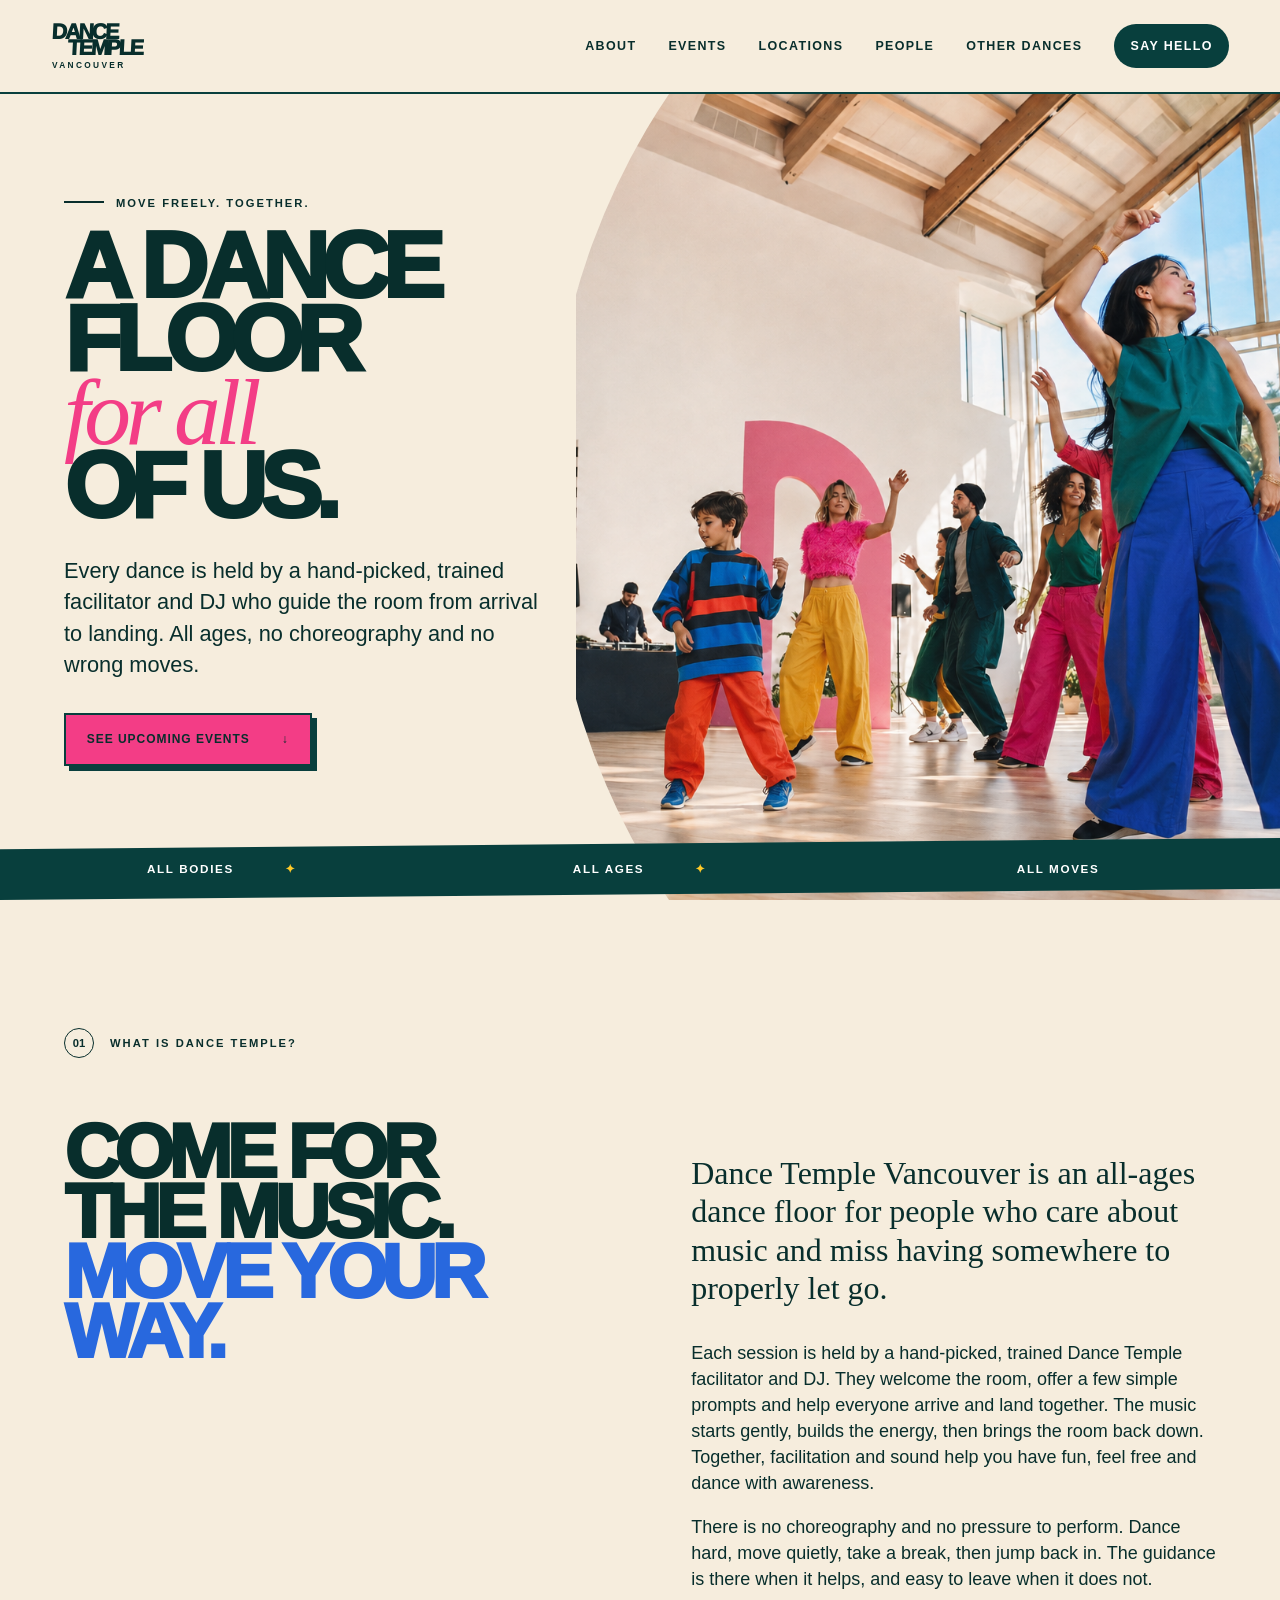
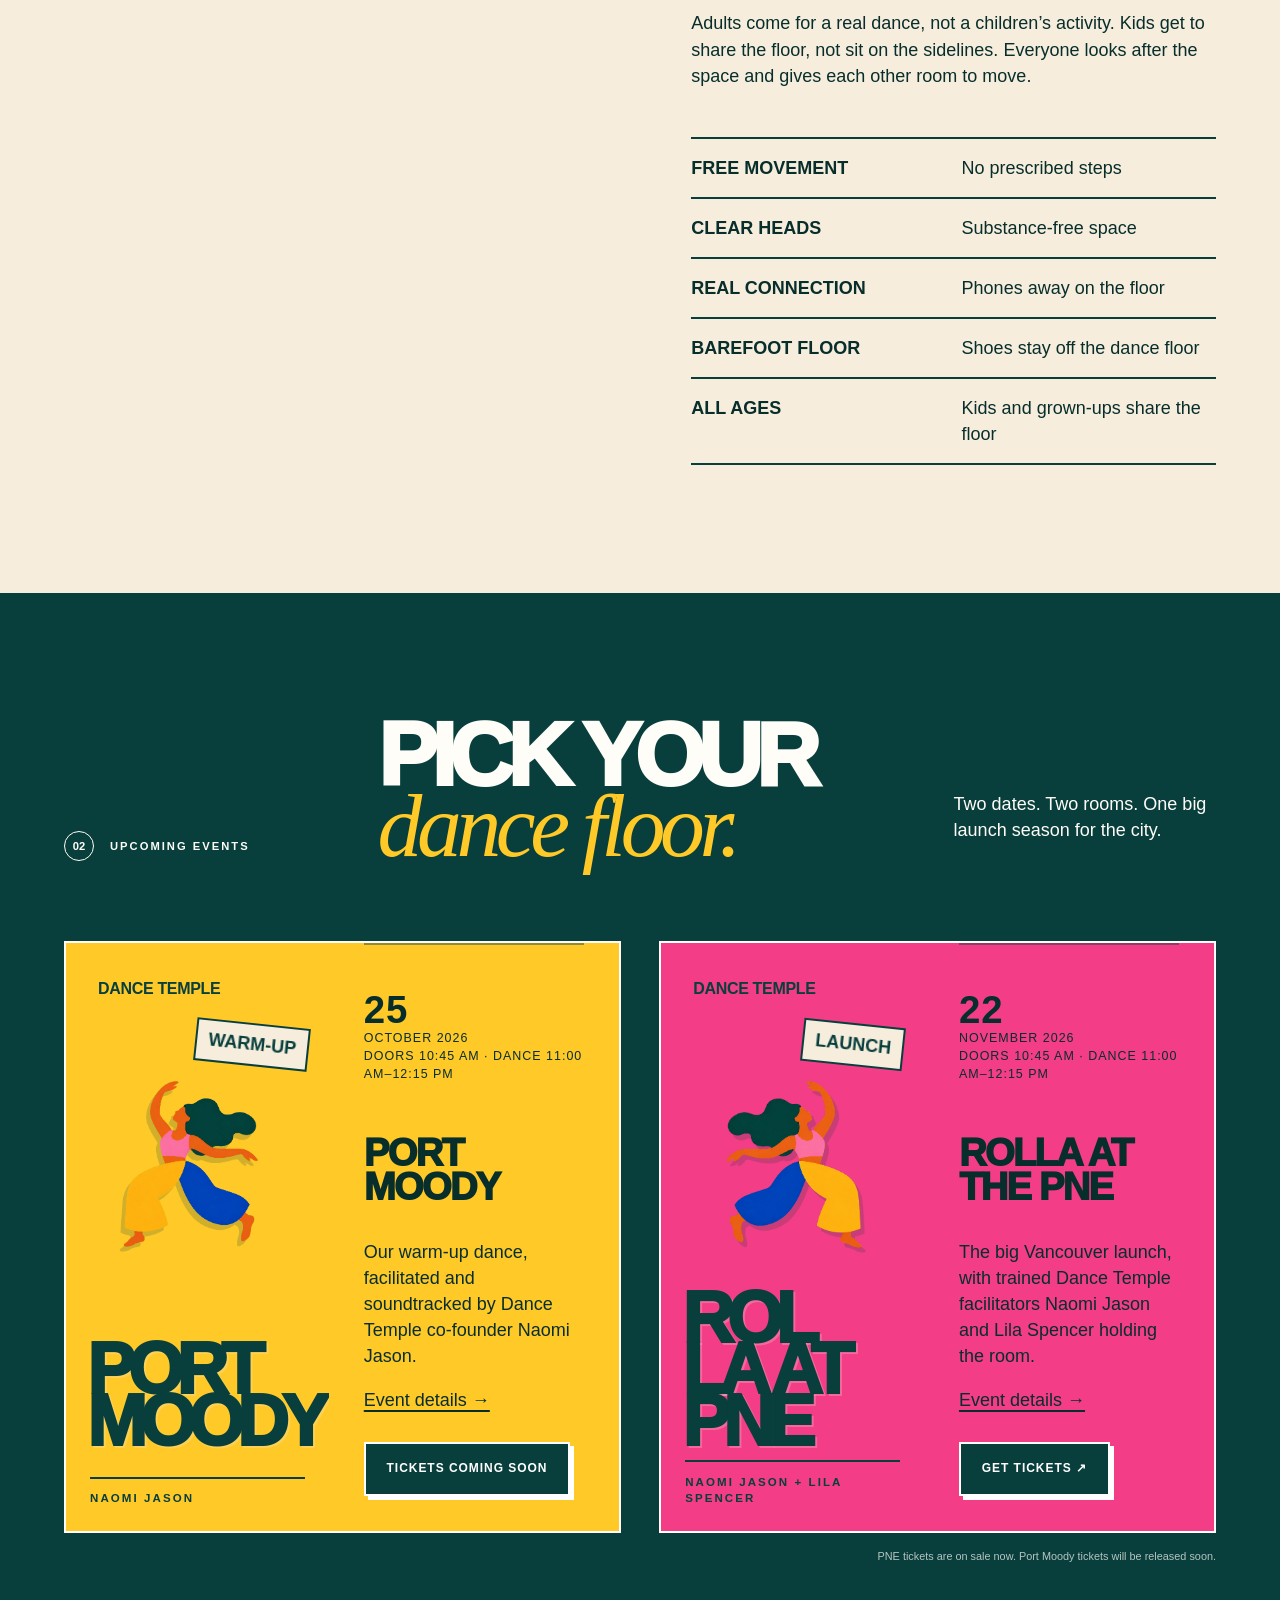
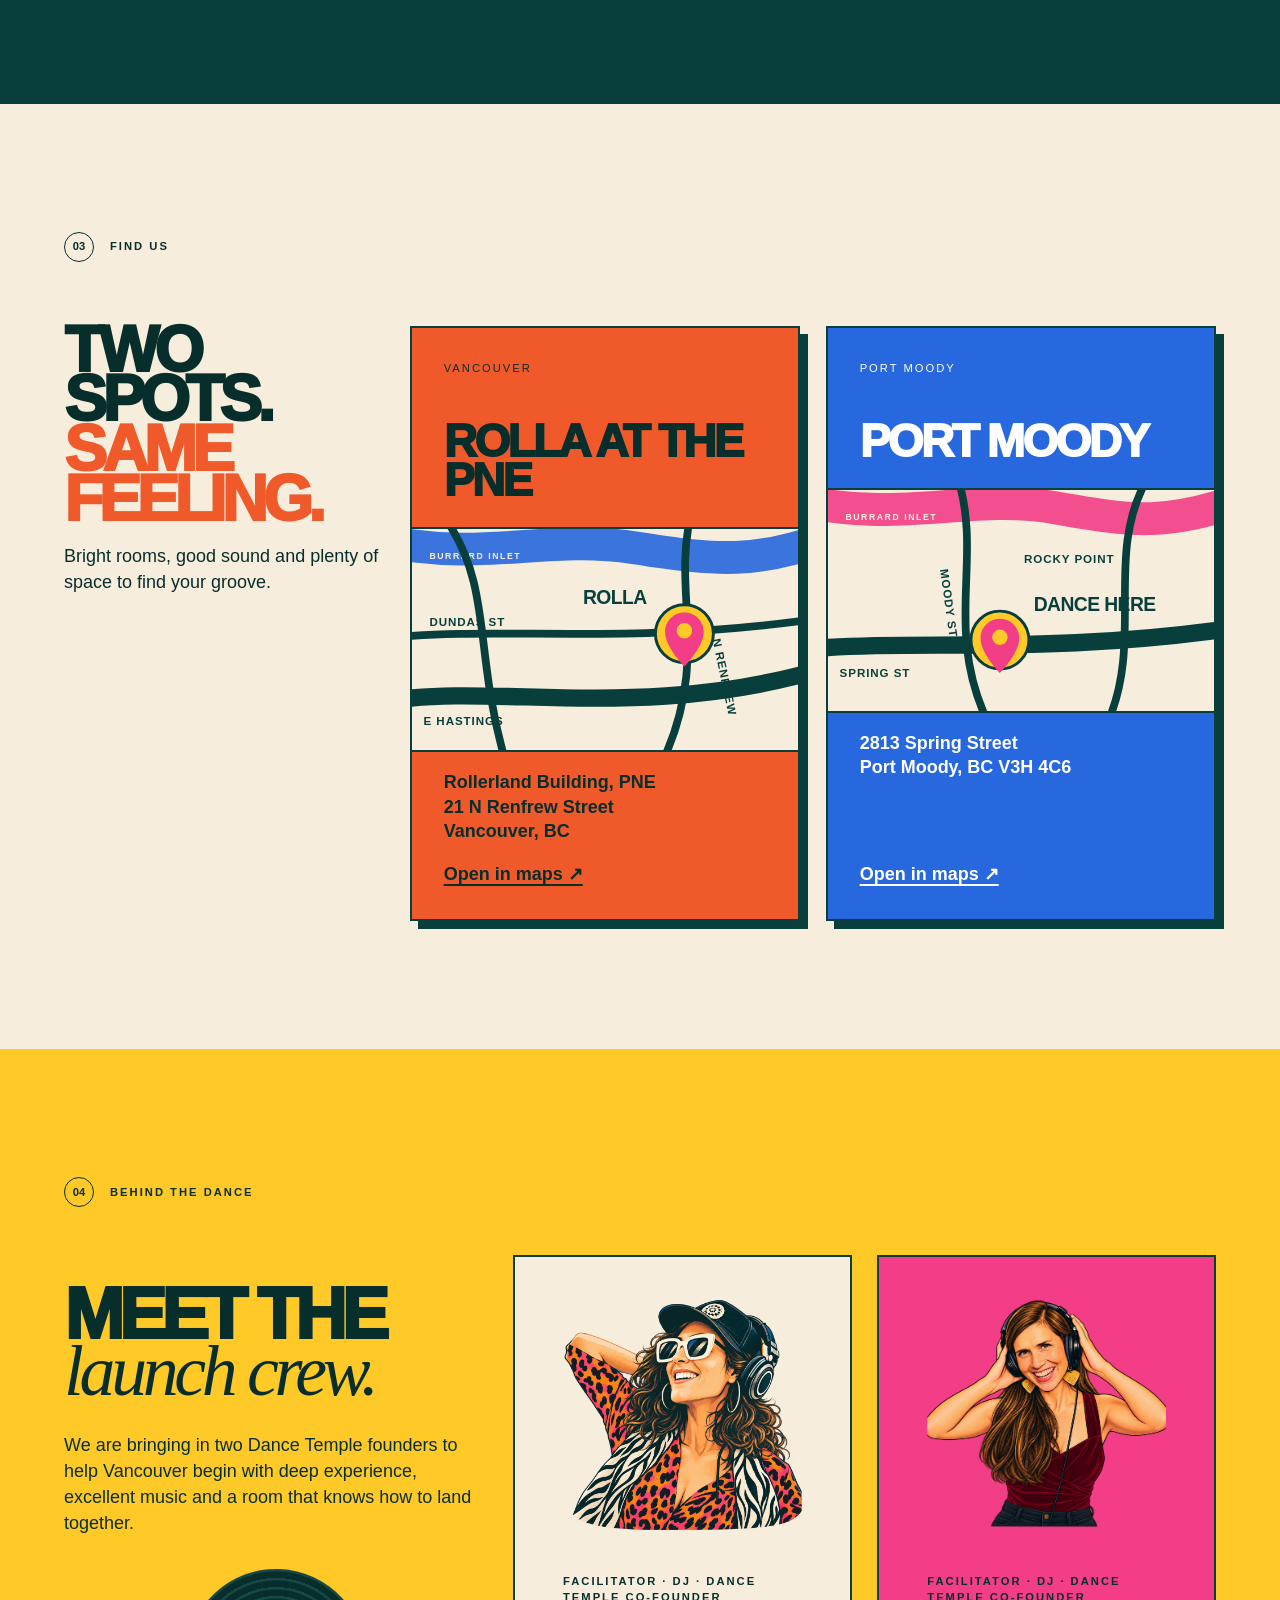
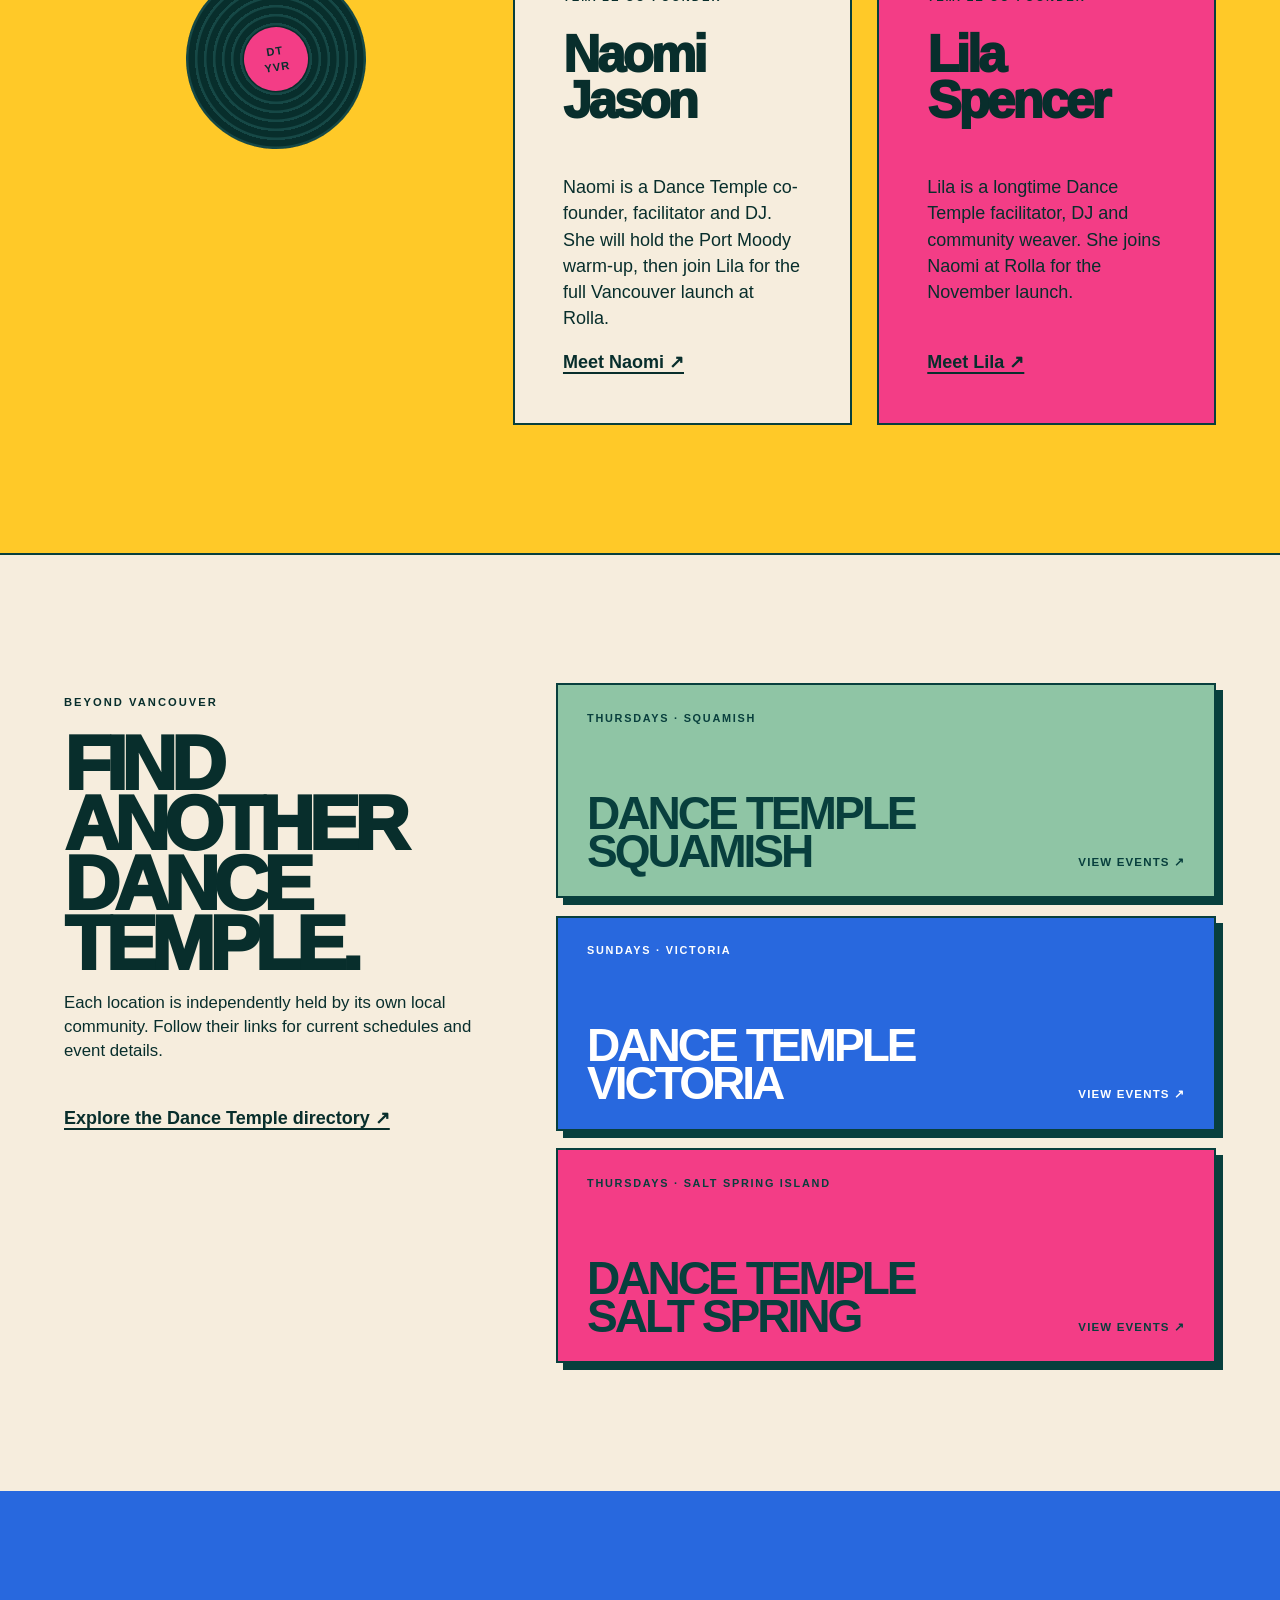
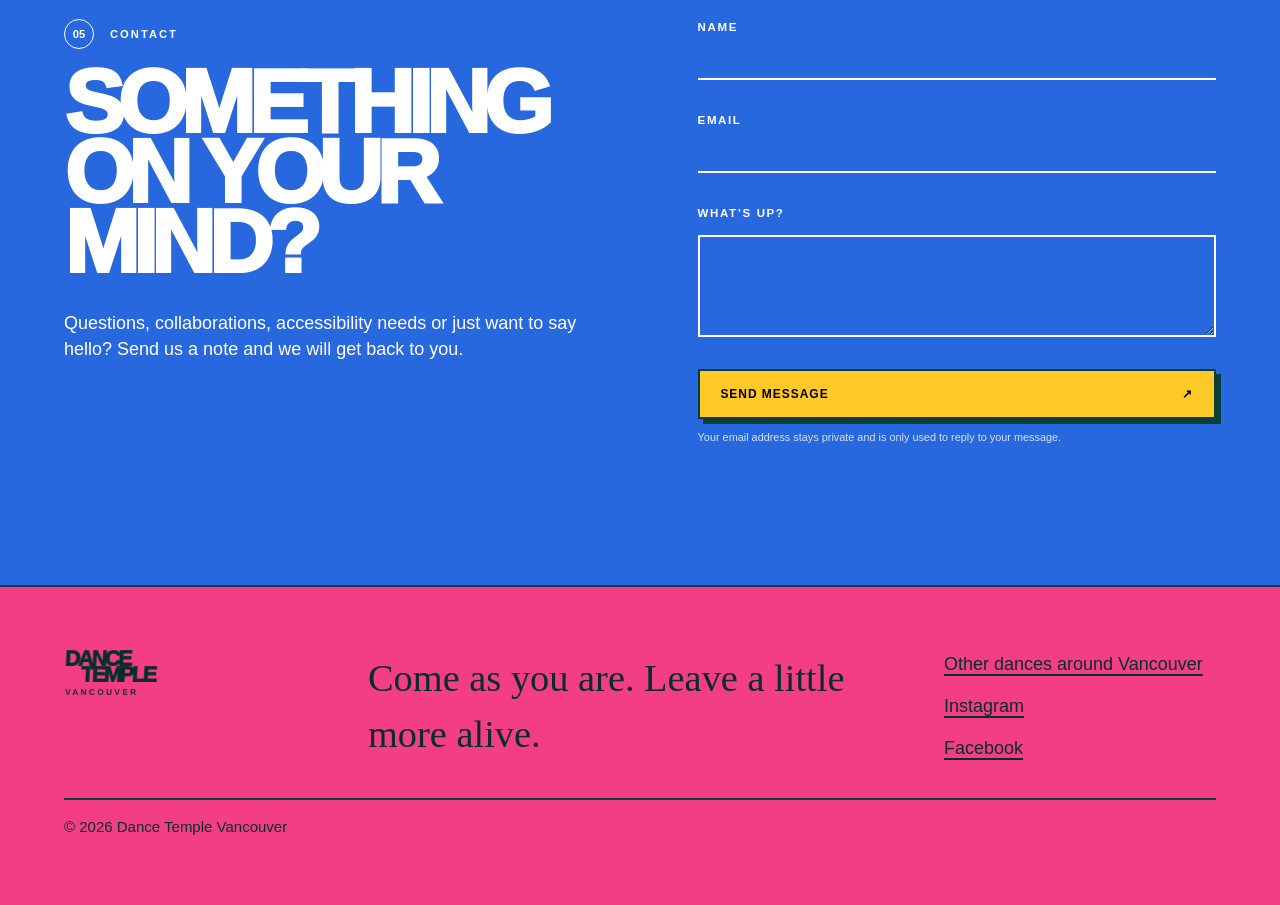
==== index.html @ 4ffa29ea "Shorten directory link for mobile" ====
<!doctype html>
<html lang="en">
<head>
  <meta charset="utf-8">
  <meta name="viewport" content="width=device-width, initial-scale=1">
  <title>All-Ages Conscious Dance Events | Dance Temple Vancouver</title>
  <meta name="description" content="All-ages conscious dance events in Vancouver and Port Moody, guided by a facilitator and rotating local DJs.">
  <link rel="canonical" href="https://dancetemplevancouver.com/">
  <link rel="icon" href="assets/logo-dancer.png" type="image/png">
  <meta name="theme-color" content="#004d46">
  <meta property="og:type" content="website">
  <meta property="og:site_name" content="Dance Temple Vancouver">
  <meta property="og:title" content="All-Ages Conscious Dance Events | Dance Temple Vancouver">
  <meta property="og:description" content="A conscious dance floor for people of all ages in Vancouver and Port Moody, with guided facilitation and brilliant local DJs.">
  <meta property="og:url" content="https://dancetemplevancouver.com/">
  <meta property="og:image" content="https://dancetemplevancouver.com/assets/dancers-hero.png">
  <meta property="og:image:alt" content="A colourful group of adults and children dancing together">
  <meta name="twitter:card" content="summary_large_image">
  <meta name="twitter:title" content="All-Ages Conscious Dance Events | Dance Temple Vancouver">
  <meta name="twitter:description" content="Move freely at an all-ages conscious dance in Vancouver and Port Moody, guided by a facilitator and local DJs.">
  <meta name="twitter:image" content="https://dancetemplevancouver.com/assets/dancers-hero.png">
  <link rel="stylesheet" href="styles.css">
  <link rel="stylesheet" href="revision.css?v=2">
  <script src="script.js" defer></script>
  <script type="application/ld+json">
  {
    "@context": "https://schema.org",
    "@graph": [
      {
        "@type": "Organization",
        "@id": "https://dancetemplevancouver.com/#organization",
        "name": "Dance Temple Vancouver",
        "url": "https://dancetemplevancouver.com/",
        "logo": "https://dancetemplevancouver.com/assets/logo-dancer.png",
        "sameAs": [
          "https://instagram.com/dancetemplevancouver",
          "https://facebook.com/dancetemplevancouver"
        ]
      },
      {
        "@type": "WebSite",
        "@id": "https://dancetemplevancouver.com/#website",
        "url": "https://dancetemplevancouver.com/",
        "name": "Dance Temple Vancouver",
        "publisher": { "@id": "https://dancetemplevancouver.com/#organization" },
        "inLanguage": "en-CA"
      },
      {
        "@type": "Event",
        "name": "Dance Temple Vancouver: Port Moody warm-up",
        "startDate": "2026-10-25T10:45:00-07:00",
        "endDate": "2026-10-25T12:15:00-07:00",
        "eventStatus": "https://schema.org/EventScheduled",
        "eventAttendanceMode": "https://schema.org/OfflineEventAttendanceMode",
        "url": "https://dancetemplevancouver.com/events/port-moody.html",
        "location": { "@type": "Place", "name": "Port Moody", "address": "2813 Spring Street, Port Moody, BC" },
        "organizer": { "@id": "https://dancetemplevancouver.com/#organization" },
        "performer": { "@type": "Person", "name": "Naomi Jason", "url": "https://www.naomijason.com/dancetemple" }
      },
      {
        "@type": "Event",
        "name": "Dance Temple Vancouver: Rolla at the PNE",
        "startDate": "2026-11-22T10:45:00-08:00",
        "endDate": "2026-11-22T12:15:00-08:00",
        "eventStatus": "https://schema.org/EventScheduled",
        "eventAttendanceMode": "https://schema.org/OfflineEventAttendanceMode",
        "url": "https://dancetemplevancouver.com/events/vancouver-pne.html",
        "location": { "@type": "Place", "name": "Rolla at the PNE", "address": "21 N Renfrew Street, Vancouver, BC" },
        "organizer": { "@id": "https://dancetemplevancouver.com/#organization" },
        "performer": [
          { "@type": "Person", "name": "Naomi Jason", "url": "https://www.naomijason.com/dancetemple" },
          { "@type": "Person", "name": "Lila Spencer", "url": "https://dancetemplegathering.com/contributors/" }
        ]
      }
    ]
  }
  </script>
</head>
<body>
  <a class="skip-link" href="#main">Skip to content</a>
  <header class="site-header">
    <a class="wordmark" href="#top" aria-label="Dance Temple Vancouver home"><span>Dance</span><span>Temple</span><small>Vancouver</small></a>
    <button class="menu-toggle" aria-expanded="false" aria-controls="site-nav">Menu</button>
    <nav id="site-nav" aria-label="Main navigation">
      <a href="#about">About</a><a href="#events">Events</a><a href="#locations">Locations</a><a href="#people">People</a><a href="other-dances.html">Other dances</a>
      <a class="nav-cta" href="#contact">Say hello</a>
    </nav>
  </header>

  <main id="main">
    <section class="hero" id="top">
      <div class="hero-copy">
        <p class="eyebrow">Move freely. Together.</p>
        <h1>A dance floor<br><em>for all</em><br>of us.</h1>
        <p class="hero-deck">Every dance is held by a hand-picked, trained facilitator and DJ who guide the room from arrival to landing. All ages, no choreography and no wrong moves.</p>
        <a class="button button-pink" href="#events">See upcoming events <span aria-hidden="true">↓</span></a>
      </div>
      <div class="hero-image" role="img" aria-label="A colourful group of people dancing joyfully"></div>
      <div class="hero-tape" aria-hidden="true"><span>all bodies</span><span>all ages</span><span>all moves</span></div>
    </section>

    <section class="about section" id="about">
      <div class="section-label"><span>01</span> What is Dance Temple?</div>
      <div class="about-grid">
        <h2>Come for<br>the music.<br><span>Move your way.</span></h2>
        <div class="about-copy">
          <p class="lead">Dance Temple Vancouver is an all-ages dance floor for people who care about music and miss having somewhere to properly let go.</p>
          <p>Each session is held by a hand-picked, trained Dance Temple facilitator and DJ. They welcome the room, offer a few simple prompts and help everyone arrive and land together. The music starts gently, builds the energy, then brings the room back down. Together, facilitation and sound help you have fun, feel free and dance with awareness.</p>
          <p>There is no choreography and no pressure to perform. Dance hard, move quietly, take a break, then jump back in. The guidance is there when it helps, and easy to leave when it does not.</p>
          <p>Adults come for a real dance, not a children’s activity. Kids get to share the floor, not sit on the sidelines. Everyone looks after the space and gives each other room to move.</p>
          <ul class="values" aria-label="Our values">
            <li><b>Free movement</b><span>No prescribed steps</span></li>
            <li><b>Clear heads</b><span>Substance-free space</span></li>
            <li><b>Real connection</b><span>Phones away on the floor</span></li>
            <li><b>Barefoot floor</b><span>Shoes stay off the dance floor</span></li>
            <li><b>All ages</b><span>Kids and grown-ups share the floor</span></li>
          </ul>
        </div>
      </div>
    </section>

    <section class="events section" id="events">
      <div class="section-heading">
        <div class="section-label section-label-light"><span>02</span> Upcoming events</div>
        <h2>Pick your<br><i>dance floor.</i></h2>
        <p>Two dates. Two rooms. One big launch season for the city.</p>
      </div>
      <div class="event-grid">
        <article class="event-card card-yellow">
          <a class="poster" href="events/port-moody.html" aria-label="View Port Moody event details">
            <span class="poster-kicker">Dance Temple</span><strong>PORT<br>MOODY</strong><span class="poster-place">WARM-UP</span><span class="poster-dj">NAOMI JASON</span>
            <span class="dancer dancer-a logo-figure" aria-hidden="true"><svg viewBox="0 0 260 320"><path class="flow-hair" d="M113 93C74 99 61 76 31 91C3 105 11 139 39 139C21 169 54 188 80 168C93 201 138 182 135 148C164 132 151 99 113 93Z"/><path class="skin-fill" d="M111 92C124 76 148 82 154 101C159 119 145 132 130 131L121 146L99 130L108 115C97 108 99 98 111 92ZM104 136C78 139 55 148 35 160C19 169 11 178 3 190C17 196 29 189 43 180C66 166 86 163 112 164ZM146 141C166 123 180 105 181 78C182 53 174 28 164 8C179 8 191 20 199 41C211 73 206 105 191 131C181 149 168 162 156 168Z"/><path class="top-fill" d="M102 128C122 124 148 130 160 151L153 205L104 200L91 151Z"/><path class="leg-one" d="M104 196C82 213 54 223 35 245C25 256 22 274 34 291C56 286 72 277 86 263C104 246 118 224 132 201Z"/><path class="leg-two" d="M132 199C150 205 175 220 190 241C204 260 209 280 203 302C180 305 160 299 145 288C131 278 121 261 113 247Z"/></svg></span>
            <span class="dancer dancer-b dancer-small logo-figure" aria-hidden="true"><svg viewBox="0 0 260 320"><path class="flow-hair" d="M102 74C73 61 45 78 45 105C22 107 19 139 40 149C31 176 65 192 86 171C105 193 141 180 140 151C162 131 147 96 124 95C123 82 114 77 102 74Z"/><path class="skin-fill" d="M99 91C115 80 139 91 140 111C141 128 128 140 113 139L108 151L85 139L93 126C81 119 84 100 99 91ZM91 145C62 143 38 132 18 115C12 128 18 141 31 152C48 166 65 172 93 172ZM135 148C158 150 181 139 205 119C214 130 208 144 196 155C177 172 156 180 131 176Z"/><path class="top-fill" d="M87 139C107 136 132 144 143 165L134 205L84 204L74 165Z"/><path class="leg-one" d="M86 200C66 213 51 232 41 258C35 274 35 292 43 307C61 306 76 296 84 281C95 258 103 231 111 202Z"/><path class="leg-two" d="M111 201C134 214 151 232 164 253C176 272 180 292 174 307C154 309 139 300 130 286C116 264 107 235 99 205Z"/></svg></span>
          </a>
          <div class="event-info"><p class="event-date"><span>25</span> October 2026<br>Doors 10:45 am · Dance 11:00 am–12:15 pm</p><h3>Port Moody</h3><p>Our warm-up dance, facilitated and soundtracked by Dance Temple co-founder Naomi Jason.</p><div class="event-actions"><a href="events/port-moody.html">Event details →</a><a class="button button-dark" href="#" data-ticket>Tickets coming soon</a></div></div>
        </article>
        <article class="event-card card-pink">
          <a class="poster" href="events/vancouver-pne.html" aria-label="View Rolla at the PNE event details">
            <span class="poster-kicker">Dance Temple</span><strong>ROL<br>LA AT<br>PNE</strong><span class="poster-place">LAUNCH</span><span class="poster-dj">NAOMI JASON + LILA SPENCER</span>
            <span class="dancer dancer-c logo-figure" aria-hidden="true"><svg viewBox="0 0 260 320"><path class="flow-hair" d="M132 91C110 61 70 64 60 95C24 92 7 125 27 148C6 174 34 204 63 188C80 215 120 205 126 174C154 165 165 132 145 112Z"/><path class="skin-fill" d="M112 90C129 75 153 83 158 103C162 121 148 135 132 134L124 149L100 135L108 120C94 113 98 99 112 90ZM103 141C81 129 61 108 55 82C51 65 55 48 65 31C77 40 83 53 84 67C87 91 101 108 119 121ZM148 143C169 129 187 111 199 88C208 71 211 53 207 35C224 43 231 60 227 81C220 115 194 146 158 169Z"/><path class="top-fill" d="M101 132C124 128 150 137 163 158L152 207L98 202L87 158Z"/><path class="leg-one" d="M101 198C77 210 55 229 41 253C31 269 28 287 34 305C55 306 74 297 88 281C104 262 116 232 127 203Z"/><path class="leg-two" d="M126 202C145 215 171 229 190 250C205 267 210 286 204 304C180 306 158 299 144 286C125 268 117 236 109 205Z"/></svg></span>
            <span class="dancer dancer-d dancer-small logo-figure" aria-hidden="true"><svg viewBox="0 0 260 320"><path class="flow-hair" d="M118 83C91 56 54 72 53 105C26 111 24 144 46 157C38 183 70 201 93 181C112 200 145 184 143 156C165 139 156 104 132 99Z"/><path class="skin-fill" d="M105 92C122 78 145 87 149 106C152 124 139 137 123 136L116 150L93 136L101 122C88 114 91 101 105 92ZM97 145C71 153 49 171 35 194C26 208 24 222 28 236C42 231 52 221 61 208C75 189 90 178 111 170ZM140 146C158 128 169 104 170 78C170 60 166 44 157 29C174 30 185 43 191 61C201 95 188 130 155 169Z"/><path class="top-fill" d="M94 137C117 131 142 139 155 159L146 206L91 204L80 161Z"/><path class="leg-one" d="M94 201C70 214 51 235 40 261C33 278 34 295 42 309C62 306 78 296 89 280C103 260 112 232 120 204Z"/><path class="leg-two" d="M120 203C141 216 163 235 177 258C188 276 190 294 182 309C162 308 146 300 136 285C121 263 113 234 106 206Z"/></svg></span>
          </a>
          <div class="event-info"><p class="event-date"><span>22</span> November 2026<br>Doors 10:45 am · Dance 11:00 am–12:15 pm</p><h3>Rolla at the PNE</h3><p>The big Vancouver launch, with trained Dance Temple facilitators Naomi Jason and Lila Spencer holding the room.</p><div class="event-actions"><a href="events/vancouver-pne.html">Event details →</a><a class="button button-dark" href="https://www.eventbrite.com/e/dance-temple-vancouver-official-launch-at-rolla-pne-tickets-1999994018949?aff=ebdsoporgprofile" target="_blank" rel="noopener">Get tickets ↗</a></div></div>
        </article>
      </div>
      <p class="placeholder-note">PNE tickets are on sale now. Port Moody tickets will be released soon.</p>
    </section>

    <section class="locations section" id="locations">
      <div class="section-label"><span>03</span> Find us</div>
      <div class="location-grid">
        <div class="location-intro"><h2>Two spots.<br><span>Same feeling.</span></h2><p>Bright rooms, good sound and plenty of space to find your groove.</p></div>
        <article class="location-card coral"><span>Vancouver</span><h3>Rolla at the PNE</h3><div class="mini-map" aria-label="Stylized map showing Rolla at the PNE at North Renfrew and Dundas Street"><svg viewBox="0 0 400 210" role="img"><path class="water" d="M-25 4 C80 24 140 -4 230 10 S355 26 430 0"/><text class="water-label" x="18" y="22">BURRARD INLET</text><path class="road" d="M-20 168 C90 151 245 190 430 134"/><path class="road thin" d="M-20 103 C92 91 232 112 430 82"/><path class="road thin" d="M288 -20 C270 55 308 126 260 230"/><path class="road thin" d="M38 -15 C82 52 65 118 95 225"/><circle class="pin-dot" cx="282" cy="99" r="30"/><path class="pin" d="M282 77c-11 0-20 9-20 20 0 16 20 36 20 36s20-20 20-36c0-11-9-20-20-20zm0 27a8 8 0 1 1 0-16 8 8 0 0 1 0 16z"/><text x="12" y="194">E HASTINGS</text><text x="18" y="91">DUNDAS ST</text><text x="311" y="105" transform="rotate(78 311 105)">N RENFREW</text><text class="map-label" x="177" y="68">ROLLA</text></svg></div><p class="address">Rollerland Building, PNE<br>21 N Renfrew Street<br>Vancouver, BC</p><a href="https://maps.google.com/?q=21+N+Renfrew+Street+Vancouver+BC" target="_blank" rel="noopener">Open in maps ↗</a></article>
        <article class="location-card blue"><span>Port Moody</span><h3>Port Moody</h3><div class="mini-map" aria-label="Stylized map showing 2813 Spring Street just east of Moody Street"><svg viewBox="0 0 400 210" role="img"><path class="water" d="M-25 2 C72 25 150 -6 235 9 S350 27 430 0"/><text class="water-label" x="18" y="22">BURRARD INLET</text><path class="road" d="M-20 155 C90 145 230 162 430 132"/><path class="road thin" d="M135 -20 C160 64 120 133 165 230"/><path class="road thin" d="M330 -20 C286 58 327 145 290 230"/><circle class="pin-dot" cx="178" cy="146" r="30"/><path class="pin" d="M178 124c-11 0-20 9-20 20 0 16 20 36 20 36s20-20 20-36c0-11-9-20-20-20zm0 27a8 8 0 1 1 0-16 8 8 0 0 1 0 16z"/><text x="12" y="184">SPRING ST</text><text x="116" y="73" transform="rotate(82 116 73)">MOODY ST</text><text x="203" y="66">ROCKY POINT</text><text class="map-label" x="213" y="116">DANCE HERE</text></svg></div><p class="address">2813 Spring Street<br>Port Moody, BC V3H 4C6</p><a href="https://maps.google.com/?q=2813+Spring+Street+Port+Moody+BC" target="_blank" rel="noopener">Open in maps ↗</a></article>
      </div>
    </section>

    <section class="people section" id="people">
      <div class="section-label"><span>04</span> Behind the dance</div>
      <div class="people-grid">
        <div class="people-title"><h2>Meet the<br><i>launch crew.</i></h2><p>We are bringing in two Dance Temple founders to help Vancouver begin with deep experience, excellent music and a room that knows how to land together.</p><div class="vinyl" aria-hidden="true"><span>DT<br>YVR</span></div></div>
        <article class="person-card"><img class="person-portrait" src="assets/portraits/naomi-jason.png" alt="Illustrated portrait of Naomi Jason" loading="lazy"><p class="role">Facilitator · DJ · Dance Temple co-founder</p><h3>Naomi Jason</h3><p>Naomi is a Dance Temple co-founder, facilitator and DJ. She will hold the Port Moody warm-up, then join Lila for the full Vancouver launch at Rolla.</p><a href="https://www.naomijason.com/dancetemple" target="_blank" rel="noopener">Meet Naomi ↗</a></article>
        <article class="person-card person-card-pink"><img class="person-portrait" src="assets/portraits/lila-spencer-v2.png" alt="Illustrated portrait of Lila Spencer wearing headphones" loading="lazy"><p class="role">Facilitator · DJ · Dance Temple co-founder</p><h3>Lila Spencer</h3><p>Lila is a longtime Dance Temple facilitator, DJ and community weaver. She joins Naomi at Rolla for the November launch.</p><a href="https://dancetemplegathering.com/contributors/" target="_blank" rel="noopener">Meet Lila ↗</a></article>
      </div>
    </section>

    <section class="city-guide temple-network section" aria-labelledby="city-guide-title">
      <div class="temple-network-intro"><p class="section-label">Beyond Vancouver</p><h2 id="city-guide-title">Find another<br>Dance Temple.</h2><p>Each location is independently held by its own local community. Follow their links for current schedules and event details.</p><a class="directory-link" href="https://dancetempleinternational.com/all-listings/" target="_blank" rel="noopener">Explore the Dance Temple directory ↗</a></div>
      <div class="temple-links" aria-label="Other Dance Temple locations">
        <a class="temple-link temple-link-green" href="https://www.dancetemplesquamish.ca/special-events" target="_blank" rel="noopener"><span>Thursdays · Squamish</span><strong>Dance Temple<br>Squamish</strong><em>View events ↗</em></a>
        <a class="temple-link temple-link-blue" href="https://www.facebook.com/DanceTempleVictoria" target="_blank" rel="noopener"><span>Sundays · Victoria</span><strong>Dance Temple<br>Victoria</strong><em>View events ↗</em></a>
        <a class="temple-link temple-link-pink" href="https://www.dancetemplesaltspring.com/" target="_blank" rel="noopener"><span>Thursdays · Salt Spring Island</span><strong>Dance Temple<br>Salt Spring</strong><em>View events ↗</em></a>
      </div>
    </section>

    <section class="contact section" id="contact">
      <div class="contact-copy"><div class="section-label section-label-light"><span>05</span> Contact</div><h2>Something<br>on your mind?</h2><p>Questions, collaborations, accessibility needs or just want to say hello? Send us a note and we will get back to you.</p></div>
      <form class="contact-form" id="contact-form" action="https://script.google.com/macros/s/AKfycbxjIYxrnARhOuVimfpV2gXaCUdnsebm8f3Qfwp2_0CRE3tC4y0xD2vM2CZEPV_pOhESww/exec" method="post" target="contact-target">
        <label>Name<input name="name" required autocomplete="name"></label>
        <label>Email<input type="email" name="email" required autocomplete="email"></label>
        <label>What’s up?<textarea name="message" rows="4" required></textarea></label>
        <label class="form-trap" aria-hidden="true">Leave this blank<input name="website" tabindex="-1" autocomplete="off"></label>
        <button class="button button-yellow" type="submit">Send message <span aria-hidden="true">↗</span></button>
        <p class="form-note" id="form-status" role="status" aria-live="polite">Your email address stays private and is only used to reply to your message.</p>
      </form>
      <iframe class="form-target" name="contact-target" title="Contact form response"></iframe>
    </section>
  </main>
  <footer><a class="wordmark wordmark-footer" href="#top"><span>Dance</span><span>Temple</span><small>Vancouver</small></a><p>Come as you are. Leave a little more alive.</p><div><a href="other-dances.html">Other dances around Vancouver</a><a href="https://instagram.com/dancetemplevancouver">Instagram</a><a href="https://facebook.com/dancetemplevancouver">Facebook</a></div><small>© <span id="year"></span> Dance Temple Vancouver</small></footer>
</body>
</html>
---- styles.css ----
:root{--cream:#f6eddd;--teal:#083f3d;--pink:#f33d86;--orange:#f05a2b;--yellow:#ffc928;--blue:#2868de;--green:#2db777;--white:#fffdf7;--ink:#082e2c;--border:2px solid var(--teal)}
*{box-sizing:border-box}html{scroll-behavior:smooth}body{margin:0;background:var(--cream);color:var(--ink);font-family:Arial,Helvetica,sans-serif;font-size:18px;line-height:1.45}body.menu-open{overflow:hidden}a{color:inherit;text-decoration-thickness:2px;text-underline-offset:4px}img{max-width:100%}.skip-link{position:fixed;left:1rem;top:-5rem;z-index:100;background:#fff;padding:.7rem}.skip-link:focus{top:1rem}.site-header{height:94px;display:flex;align-items:center;justify-content:space-between;padding:0 4vw;border-bottom:var(--border);background:rgba(246,237,221,.96);position:relative;z-index:20}.wordmark{text-decoration:none;text-transform:uppercase;font-size:1.24rem;font-weight:900;letter-spacing:-.08em;line-height:.78;display:grid;width:max-content}.wordmark span:last-of-type{margin-left:1.35rem}.wordmark small{font-size:.52rem;letter-spacing:.25em;margin:7px 0 0 2px}.site-header nav{display:flex;align-items:center;gap:2rem;font-size:.78rem;text-transform:uppercase;letter-spacing:.11em;font-weight:bold}.site-header nav a{text-decoration:none}.site-header nav a:not(.nav-cta):hover{color:var(--pink)}.nav-cta{background:var(--teal);color:#fff;padding:.8rem 1rem;border-radius:100px}.menu-toggle{display:none;background:none;border:var(--border);border-radius:100px;padding:.6rem 1rem;font-weight:bold}.hero{min-height:calc(100svh - 94px);display:grid;grid-template-columns:45% 55%;position:relative;overflow:hidden}.hero-copy{padding:7vw 2vw 8vw 5vw;position:relative;z-index:3}.eyebrow,.section-label,.role{font-size:.7rem;letter-spacing:.18em;text-transform:uppercase;font-weight:bold}.eyebrow:before{content:"";display:inline-block;width:40px;border-top:2px solid;margin:0 12px 4px 0}.hero h1,.section h2{font-size:clamp(3.2rem,7.3vw,8.8rem);line-height:.78;letter-spacing:-.075em;text-transform:uppercase;margin:1.2rem 0 2rem;font-weight:900}.hero h1 em,.events h2 i,.people h2 i{font-family:Georgia,serif;text-transform:none;font-weight:normal;letter-spacing:-.06em}.hero h1 em{color:var(--pink);white-space:nowrap}.hero-deck{max-width:520px;font-size:clamp(1.1rem,1.7vw,1.45rem);margin:0 0 2rem}.button{display:inline-flex;align-items:center;justify-content:space-between;gap:2rem;padding:1rem 1.3rem;border:var(--border);box-shadow:5px 5px 0 var(--teal);text-decoration:none;text-transform:uppercase;letter-spacing:.08em;font-size:.75rem;font-weight:bold;transition:.18s transform,.18s box-shadow;cursor:pointer}.button:hover{transform:translate(3px,3px);box-shadow:2px 2px 0 var(--teal)}.button-pink{background:var(--pink)}.button-dark{background:var(--teal);color:#fff;box-shadow:4px 4px 0 #fff;border-color:#fff}.button-yellow{background:var(--yellow);width:100%}.hero-image{background:url('assets/dancers-hero.png') center/cover no-repeat;clip-path:ellipse(79% 78% at 82% 50%)}.burst{position:absolute;right:3.5vw;top:3vw;background:var(--yellow);width:120px;height:120px;display:grid;place-items:center;font-weight:900;font-size:1.6rem;clip-path:polygon(50% 0,61% 21%,81% 6%,80% 29%,100% 29%,84% 48%,100% 64%,77% 66%,82% 91%,60% 77%,50% 100%,41% 78%,18% 94%,22% 68%,0 66%,17% 50%,0 30%,24% 30%,19% 6%,40% 21%);transform:rotate(10deg);z-index:4}.hero-tape{position:absolute;bottom:0;left:-2%;right:-2%;height:52px;background:var(--teal);color:#fff;z-index:5;display:flex;justify-content:space-around;align-items:center;text-transform:uppercase;letter-spacing:.14em;font-size:.73rem;font-weight:bold;transform:rotate(-1.2deg)}.hero-tape span:after{content:"✦";color:var(--yellow);margin-left:5vw}.section{padding:8rem 5vw}.section-label{display:flex;gap:1rem;align-items:center}.section-label span{display:grid;place-items:center;border:1px solid;border-radius:50%;width:30px;height:30px;letter-spacing:0}.about-grid{display:grid;grid-template-columns:1fr 1fr;gap:8vw;align-items:start}.about h2{font-size:clamp(3rem,6vw,7rem);margin-top:4rem}.about h2 span{color:var(--blue)}.about-copy{padding-top:4rem;max-width:680px}.lead{font-family:Georgia,serif;font-size:clamp(1.5rem,2.5vw,2.3rem);line-height:1.2}.values{list-style:none;padding:0;margin:3rem 0 0;border-top:var(--border)}.values li{display:grid;grid-template-columns:1fr 1fr;padding:1rem 0;border-bottom:var(--border);gap:1rem}.values b{text-transform:uppercase}.events{background:var(--teal);color:var(--white)}.section-label-light{color:var(--white)}.section-heading{display:grid;grid-template-columns:1fr 2fr 1fr;gap:4vw;align-items:end;margin-bottom:5rem}.section-heading h2{font-size:clamp(3.3rem,7vw,8rem);margin:0}.section-heading h2 i{color:var(--yellow)}.section-heading p{max-width:260px}.event-grid{display:grid;grid-template-columns:1fr 1fr;gap:3vw}.event-card{color:var(--ink);border:2px solid var(--white);display:grid;grid-template-columns:minmax(240px,.9fr) 1.1fr;min-height:560px}.card-pink{background:var(--pink)}.card-yellow{background:var(--yellow)}.poster{position:relative;overflow:hidden;border-right:2px solid var(--white);padding:2rem;text-decoration:none;color:var(--teal);min-height:520px}.poster-kicker{position:relative;z-index:2;text-transform:uppercase;font-size:.8rem;letter-spacing:.22em;font-weight:bold}.poster strong{position:absolute;left:1.3rem;bottom:5.2rem;font-size:clamp(3.5rem,6vw,6.5rem);line-height:.72;letter-spacing:-.1em;z-index:2}.poster-place{position:absolute;right:1.2rem;top:5rem;background:var(--cream);border:var(--border);padding:.4rem .7rem;font-weight:bold;transform:rotate(6deg);z-index:3}.poster-dj{position:absolute;bottom:1.5rem;left:1.5rem;right:1.5rem;border-top:var(--border);padding-top:.7rem;font-size:.72rem;font-weight:bold;letter-spacing:.18em}.shape{position:absolute;display:block}.shape-one{background:var(--orange);width:70%;aspect-ratio:1;border-radius:50%;right:-25%;top:14%}.shape-two{background:var(--blue);width:45%;height:38%;left:18%;top:25%;border-radius:50% 50% 0 0;transform:rotate(-22deg)}.shape-three{width:100%;height:42%;background:var(--pink);left:0;top:26%;clip-path:polygon(0 25%,100% 0,83% 100%,5% 87%)}.shape-four{width:55%;aspect-ratio:1;border-radius:50%;background:var(--green);right:-14%;top:9%}.event-info{padding:2.2rem;display:flex;flex-direction:column}.event-date{font-size:.78rem;text-transform:uppercase;letter-spacing:.08em}.event-date span{font-size:2.4rem;font-weight:900;display:block;line-height:1}.event-info h3{font-size:clamp(2rem,3vw,3.4rem);line-height:.9;text-transform:uppercase;letter-spacing:-.05em;margin:2.5rem 0 1rem}.event-actions{display:flex;flex-direction:column;align-items:flex-start;gap:1.8rem;margin-top:auto}.placeholder-note{text-align:right;font-size:.68rem;opacity:.7;margin-top:1rem}.location-grid{display:grid;grid-template-columns:1fr 1fr 1fr;gap:2vw;margin-top:4rem}.location-intro h2{font-size:clamp(3rem,5vw,6rem);margin:0}.location-intro h2 span{color:var(--orange)}.location-intro p{max-width:350px}.location-card{border:var(--border);padding:2.5rem;min-height:420px;display:flex;flex-direction:column;box-shadow:8px 8px 0 var(--teal)}.coral{background:var(--orange)}.blue{background:var(--blue);color:#fff}.location-card span{font-size:.7rem;text-transform:uppercase;letter-spacing:.18em}.location-card h3{font-size:clamp(2.5rem,4vw,5rem);line-height:.85;text-transform:uppercase;letter-spacing:-.06em}.location-card a{margin-top:auto;font-weight:bold}.people{background:var(--yellow)}.people-grid{display:grid;grid-template-columns:1.25fr 1fr 1fr;gap:2vw;margin-top:3rem}.people-title{position:relative}.people-title h2{font-size:clamp(3.3rem,5.6vw,6.6rem);margin:2rem 0}.vinyl{width:180px;aspect-ratio:1;border-radius:50%;background:repeating-radial-gradient(#082e2c 0 6px,#164846 7px 9px);display:grid;place-items:center;transform:rotate(-9deg);margin:2rem auto}.vinyl span{width:64px;aspect-ratio:1;border-radius:50%;background:var(--pink);display:grid;place-items:center;text-align:center;font-weight:900;font-size:.7rem;letter-spacing:.08em}.person-card{border:var(--border);background:var(--cream);padding:3rem;display:flex;flex-direction:column;min-height:530px}.person-card-pink{background:var(--pink)}.person-card h3{font-size:clamp(2.5rem,4vw,4.6rem);letter-spacing:-.06em;line-height:.9;margin:3rem 0 2rem}.person-card a{margin-top:auto;font-weight:bold}.contact{background:var(--blue);color:#fff;display:grid;grid-template-columns:1fr 1fr;gap:9vw}.contact h2{font-size:clamp(3.8rem,7vw,8rem)}.contact-copy>p{max-width:540px}.contact-copy a{color:var(--yellow)}.contact-form label{display:block;font-size:.72rem;text-transform:uppercase;letter-spacing:.14em;font-weight:bold;margin-bottom:2rem}.contact-form input,.contact-form textarea{display:block;width:100%;border:0;border-bottom:2px solid #fff;background:transparent;color:#fff;font:inherit;padding:.8rem 0;border-radius:0}.contact-form textarea{border:2px solid #fff;padding:1rem;margin-top:.8rem;resize:vertical}.contact-form input:focus,.contact-form textarea:focus{outline:3px solid var(--yellow);outline-offset:3px}.form-note{font-size:.68rem;opacity:.8}footer{background:var(--pink);min-height:320px;padding:4rem 5vw;display:grid;grid-template-columns:1fr 2fr 1fr;gap:2rem;align-items:start;border-top:var(--border)}footer>p{font-family:Georgia,serif;font-size:clamp(1.5rem,3vw,3rem);max-width:700px;margin:0}footer>div{display:flex;flex-direction:column;gap:1rem}footer>small{grid-column:1/-1;border-top:var(--border);padding-top:1rem}.wordmark-footer{font-size:1.8rem}
@media(max-width:1050px){.event-card{grid-template-columns:1fr}.poster{border-right:0;border-bottom:2px solid #fff}.location-grid,.people-grid{grid-template-columns:1fr 1fr}.location-intro,.people-title{grid-column:1/-1}.vinyl{position:static;margin:2.5rem auto 0}.section-heading{grid-template-columns:1fr 2fr}.section-heading p{grid-column:2}}
@media(max-width:760px){body{font-size:16px}.site-header{height:78px}.menu-toggle{display:block}.site-header nav{display:none;position:fixed;inset:78px 0 0;background:var(--yellow);flex-direction:column;justify-content:center;font-size:1.3rem}.site-header nav.open{display:flex}.hero{min-height:auto;display:flex;flex-direction:column}.hero-copy{padding:4rem 5vw 2.5rem}.hero h1{font-size:clamp(3.4rem,16vw,6rem)}.hero-image{min-height:52vh;clip-path:ellipse(92% 82% at 66% 55%);background-position:62% center}.burst{width:85px;height:85px;top:auto;bottom:46vh}.hero-tape{position:relative}.section{padding:5rem 5vw}.about-grid,.section-heading,.event-grid,.location-grid,.people-grid,.contact{grid-template-columns:1fr}.about-copy{padding-top:0}.section-heading h2,.section-heading p{grid-column:1}.event-card{grid-template-columns:1fr}.poster{min-height:480px}.location-intro,.people-title{grid-column:auto}.location-card{min-height:330px}.vinyl{position:static;margin:2rem auto}.person-card{min-height:420px}footer{grid-template-columns:1fr}footer>small{grid-column:1}}
.form-trap,.form-target{position:absolute!important;left:-10000px!important;width:1px!important;height:1px!important;border:0!important;overflow:hidden!important}.contact-form button[disabled]{opacity:.65;cursor:wait}.form-note.form-success{color:var(--yellow);font-weight:bold;opacity:1}.form-note.form-error{color:#fff;font-weight:bold;opacity:1}
@media(max-width:760px){.hero-tape{left:auto;right:auto;width:100vw;margin-left:calc(50% - 50vw);height:auto;min-height:60px;padding:.8rem .35rem;display:grid;grid-template-columns:repeat(3,minmax(0,1fr));transform:none;font-size:.58rem;letter-spacing:.1em}.hero-tape span{display:flex;align-items:center;justify-content:center;white-space:nowrap}.hero-tape span:after{margin-left:.55rem}.hero-tape span:last-child:after{display:none}.hero h1,.section h2{line-height:.94;letter-spacing:-.045em}.about h2,.section-heading h2,.people-title h2{font-size:clamp(2.9rem,13vw,4.2rem);line-height:.95}.people-title h2 i{display:block;line-height:1.05;margin-top:.12em}.poster strong{font-size:clamp(3.8rem,18vw,5.6rem);line-height:.88;letter-spacing:-.06em;bottom:5.5rem}.event-info h3{font-size:clamp(2rem,10vw,2.65rem);line-height:1.02;letter-spacing:-.015em}.location-card h3,.person-card h3{line-height:1;letter-spacing:-.035em}.contact h2{line-height:.95}.detail-hero h1,.detail-body h2,.guide-intro h2,.dj-profile h2{line-height:.94;letter-spacing:-.045em}}
.hero-tape{left:0;right:0;width:100%;height:62px;padding:.4rem 1vw;display:grid;grid-template-columns:repeat(3,minmax(0,1fr));transform:none;clip-path:polygon(0 18%,100% 0,100% 82%,0 100%)}
.hero-tape span{display:flex;align-items:center;justify-content:center;white-space:nowrap}
.hero-tape span:after{margin-left:4vw}
.hero-tape span:last-child:after{display:none}
@media(max-width:760px){.hero-tape{left:0;right:0;width:100%;margin-left:0;height:auto;min-height:60px;padding:.8rem .35rem;font-size:.58rem;letter-spacing:.1em;clip-path:polygon(0 10%,100% 0,100% 90%,0 100%)}.hero-tape span:after{margin-left:.55rem}}
@media(prefers-reduced-motion:reduce){html{scroll-behavior:auto}*{transition:none!important}}
---- revision.css ----
/* Refinement pass: stronger type, all-ages positioning, dancer posters and illustrated maps. */
body{font-family:"Avenir Next",Avenir,"Helvetica Neue",Arial,sans-serif}
.wordmark{font-family:"Arial Black",Impact,"Avenir Next",sans-serif;font-size:1.35rem;font-weight:950;line-height:.72;letter-spacing:-.105em;transform:skew(-3deg)}
.wordmark span:last-of-type{margin-left:1.05rem}.wordmark small{font-family:"Avenir Next",Arial,sans-serif;letter-spacing:.28em;font-weight:800;transform:skew(3deg)}
.hero h1,.section h2,.poster strong,.event-info h3,.location-card h3,.person-card h3{font-family:"Arial Black",Impact,"Avenir Next",sans-serif;font-weight:950}
.person-portrait{width:100%;height:clamp(240px,20vw,300px);object-fit:cover;object-position:center top;display:block;margin:-1.5rem 0 1.5rem;background:transparent;clip-path:inset(0)}
.person-card:has(.person-portrait) h3{margin-top:1rem}
.city-guide{display:grid;grid-template-columns:1fr 1fr;gap:8vw;background:var(--cream);border-top:var(--border)}
.city-guide h2{font-size:clamp(3.4rem,6vw,7rem);margin:1.5rem 0 0}.city-guide .button{margin-top:2rem}
.temple-network{grid-template-columns:minmax(280px,.85fr) minmax(0,1.35fr);align-items:start;gap:6vw}.temple-network-intro{position:sticky;top:3rem}.temple-network-intro>p:not(.section-label){max-width:570px;font-size:1.05rem}.directory-link{display:inline-block;margin-top:1.5rem;font-weight:800}.temple-links{display:grid;gap:1.1rem}.temple-link{min-height:215px;border:var(--border);box-shadow:7px 7px 0 var(--teal);padding:1.6rem 1.8rem;color:var(--teal);text-decoration:none;display:grid;grid-template-columns:1fr auto;align-items:end;transition:transform .18s,box-shadow .18s}.temple-link:hover{transform:translate(3px,3px);box-shadow:4px 4px 0 var(--teal)}.temple-link span{grid-column:1/-1;align-self:start;font-size:.68rem;letter-spacing:.16em;text-transform:uppercase;font-weight:800}.temple-link strong{font-family:"Arial Black",Impact,"Avenir Next",sans-serif;font-size:clamp(2.2rem,3.6vw,4.4rem);line-height:.82;letter-spacing:-.065em;text-transform:uppercase}.temple-link em{font-style:normal;font-size:.72rem;letter-spacing:.1em;text-transform:uppercase;font-weight:800;text-align:right}.temple-link-green{background:#8fc5a5}.temple-link-blue{background:var(--blue);color:#fff}.temple-link-pink{background:var(--pink)}
@media(max-width:760px){.person-portrait{height:280px}}
.hero-image{background-image:url('assets/dancers-hero.png');background-position:59% center;clip-path:ellipse(83% 82% at 79% 50%)}
.hero h1 em{font-family:Georgia,serif;font-weight:normal}.hero-deck{max-width:570px}
.poster{border-right:0}.event-card{grid-template-columns:minmax(250px,.95fr) 1.05fr}.event-info{position:relative}.event-info:before{content:"";position:absolute;left:2.2rem;right:2.2rem;top:0;border-top:2px solid rgba(8,63,61,.45)}
.dancer{--skin:var(--orange);--clothes:var(--blue);position:absolute;display:block;width:112px;height:230px;left:48%;top:17%;transform:rotate(-8deg);z-index:1}.dancer i{display:block;position:absolute;background:var(--teal)}.dancer .head{width:42px;height:45px;border-radius:50%;background:var(--skin);left:35px;top:0}.dancer .body{width:68px;height:105px;background:var(--clothes);left:22px;top:40px;border-radius:55% 45% 28% 28%;transform:rotate(-4deg)}.dancer .arm,.dancer .leg{height:13px;border-radius:20px;transform-origin:8px center}.dancer .arm{width:86px;top:57px}.dancer .arm-l{left:28px;transform:rotate(-48deg)}.dancer .arm-r{left:76px;transform:rotate(-118deg)}.dancer .leg{width:100px;top:135px;left:45px}.dancer .leg-l{transform:rotate(105deg)}.dancer .leg-r{transform:rotate(56deg)}.dancer-small{width:75px;height:150px;transform:scale(.68) rotate(15deg);left:13%;top:38%;transform-origin:top left;--skin:var(--yellow);--clothes:var(--green)}.dancer-b{left:12%;top:26%;--clothes:var(--yellow);--skin:var(--orange)}.dancer-c{left:50%;top:18%;transform:rotate(12deg);--clothes:var(--pink);--skin:var(--orange)}.dancer-d{left:16%;top:34%;--clothes:var(--blue);--skin:var(--pink)}
.dancer .arm::after{content:"";position:absolute;right:-8px;top:-5px;width:22px;height:22px;border-radius:55% 45% 50% 45%;background:var(--skin);box-shadow:7px -3px 0 -5px var(--teal),8px 2px 0 -5px var(--teal),5px 7px 0 -5px var(--teal)}.dancer .leg::after{content:"";position:absolute;right:-9px;top:-3px;width:28px;height:17px;border-radius:70% 35% 45% 30%;background:var(--cream);border:3px solid var(--teal)}.dancer-a .head::before,.dancer-c .head::before{content:"";position:absolute;z-index:-1;background:var(--teal)}.dancer-a .head::before{width:58px;height:58px;border-radius:50% 50% 42% 45%;left:-8px;top:-7px;box-shadow:-14px 17px 0 -5px var(--teal),18px 12px 0 -4px var(--teal)}.dancer-c .head::before{width:63px;height:34px;border-radius:50% 50% 20% 20%;left:-10px;top:-8px;box-shadow:-13px 18px 0 -7px var(--teal),13px 20px 0 -5px var(--teal)}.dancer-b .arm-l{transform:rotate(-105deg)}.dancer-b .arm-r{transform:rotate(-18deg)}.dancer-c .arm-l{transform:rotate(-150deg)}.dancer-c .arm-r{transform:rotate(-76deg)}.dancer-d .arm-l{transform:rotate(-28deg)}.dancer-d .arm-r{transform:rotate(-136deg)}
.dancer svg{display:block;width:100%;height:100%;overflow:visible}.logo-figure .skin-fill{fill:var(--skin)}.logo-figure .flow-hair{fill:var(--teal)}.logo-figure .top-fill{fill:var(--clothes)}.logo-figure .leg-one{fill:var(--blue)}.logo-figure .leg-two{fill:var(--yellow)}.dancer-a{width:190px;height:270px;left:38%;top:9%;transform:rotate(-6deg)}.dancer-b{width:145px;height:218px;left:3%;top:27%;transform:rotate(10deg);--clothes:var(--yellow);--skin:var(--orange)}.dancer-b .leg-one{fill:var(--green)}.dancer-b .leg-two{fill:var(--blue)}.dancer-c{width:190px;height:270px;left:39%;top:9%;transform:rotate(7deg);--clothes:var(--pink);--skin:var(--orange)}.dancer-c .leg-one{fill:var(--green)}.dancer-c .leg-two{fill:var(--blue)}.dancer-d{width:142px;height:214px;left:4%;top:29%;transform:rotate(-9deg);--clothes:var(--blue);--skin:var(--orange)}.dancer-d .leg-one{fill:var(--pink)}.dancer-d .leg-two{fill:var(--green)}.dancer-small{transform-origin:center}.poster strong{font-size:clamp(3.6rem,5.6vw,6.1rem);text-shadow:2px 2px 0 rgba(246,237,221,.25)}.poster-place{z-index:4}.poster-dj{z-index:4}.poster-kicker{font-family:"Arial Black",Impact,sans-serif;font-size:1rem;letter-spacing:-.02em}
.dancer-b,.dancer-d{display:none}.poster .logo-figure{box-sizing:border-box;width:64%;height:52%;left:18%;top:12%;padding:10px 14px;background:var(--cream);border:3px solid var(--teal);border-radius:47% 53% 44% 56% / 56% 43% 57% 44%;transform:none;box-shadow:7px 7px 0 rgba(8,63,61,.9);z-index:1}.poster .logo-figure svg{position:relative;z-index:2}.card-pink .dancer-a{--skin:var(--orange);--clothes:var(--pink)}.card-pink .dancer-a .leg-one{fill:var(--blue)}.card-pink .dancer-a .leg-two{fill:var(--yellow)}.card-yellow .dancer-c{--skin:var(--orange);--clothes:var(--pink)}.card-yellow .dancer-c .leg-one{fill:var(--blue)}.card-yellow .dancer-c .leg-two{fill:var(--green)}.poster strong{z-index:3}.poster-place,.poster-dj,.poster-kicker{z-index:4}
.location-grid{grid-template-columns:.82fr 1fr 1fr}.location-card{padding:0;min-height:590px;overflow:hidden}.location-card>span,.location-card>h3,.location-card>.address,.location-card>a{margin-left:2rem;margin-right:2rem}.location-card>span{margin-top:2rem}.location-card h3{font-size:clamp(2.6rem,3.6vw,4.5rem);margin-bottom:1.2rem}.mini-map{height:225px;border-top:var(--border);border-bottom:var(--border);background:var(--cream);color:var(--teal);margin-top:.5rem}.mini-map svg{width:100%;height:100%}.mini-map .road{fill:none;stroke:currentColor;stroke-width:18}.mini-map .road.thin{stroke-width:8}.mini-map .water{fill:none;stroke:var(--blue);stroke-width:40;opacity:.9}.blue .mini-map .water{stroke:var(--pink)}.mini-map .pin-dot{fill:var(--yellow);stroke:var(--teal);stroke-width:3}.mini-map .pin{fill:var(--pink)}.mini-map text{font:800 12px "Avenir Next",Arial,sans-serif;letter-spacing:.08em;fill:var(--teal)}.mini-map .map-label{font-family:"Arial Black",Impact,sans-serif;font-size:20px;letter-spacing:-.03em}.address{font-weight:700;line-height:1.35;user-select:all}.location-card>a{margin-top:auto;margin-bottom:2rem}.blue .mini-map{color:var(--teal)}
.poster .dancer{display:none}.poster::before{content:"";position:absolute;z-index:1;left:10%;top:10%;width:80%;height:58%;background:url('assets/logo-dancer.png') center/contain no-repeat;filter:drop-shadow(4px 5px 0 rgba(8,63,61,.18))}.card-yellow .poster::before{transform:scaleX(-1);left:8%}.mini-map .water{stroke-width:34}.mini-map .water-label{font-size:9px;letter-spacing:.18em;fill:var(--cream);font-weight:900}
@media(max-width:1050px){.event-card{grid-template-columns:1fr}.poster{border-bottom:0}.location-grid{grid-template-columns:1fr 1fr}.location-intro{grid-column:1/-1}}
@media(max-width:760px){.hero-image{background-position:63% center}.event-card{grid-template-columns:1fr}.event-card .poster strong{font-size:clamp(3.8rem,18vw,5.6rem);line-height:.88;letter-spacing:-.06em}.location-grid{grid-template-columns:1fr}.location-intro{grid-column:auto}.location-card{min-height:540px}.dancer{left:50%}.dancer-small{left:12%}.city-guide{grid-template-columns:1fr}.temple-network-intro{position:static}.temple-link{min-height:190px;padding:1.35rem}.temple-link strong{font-size:clamp(2rem,11vw,3.4rem)}.temple-link em{align-self:end}}
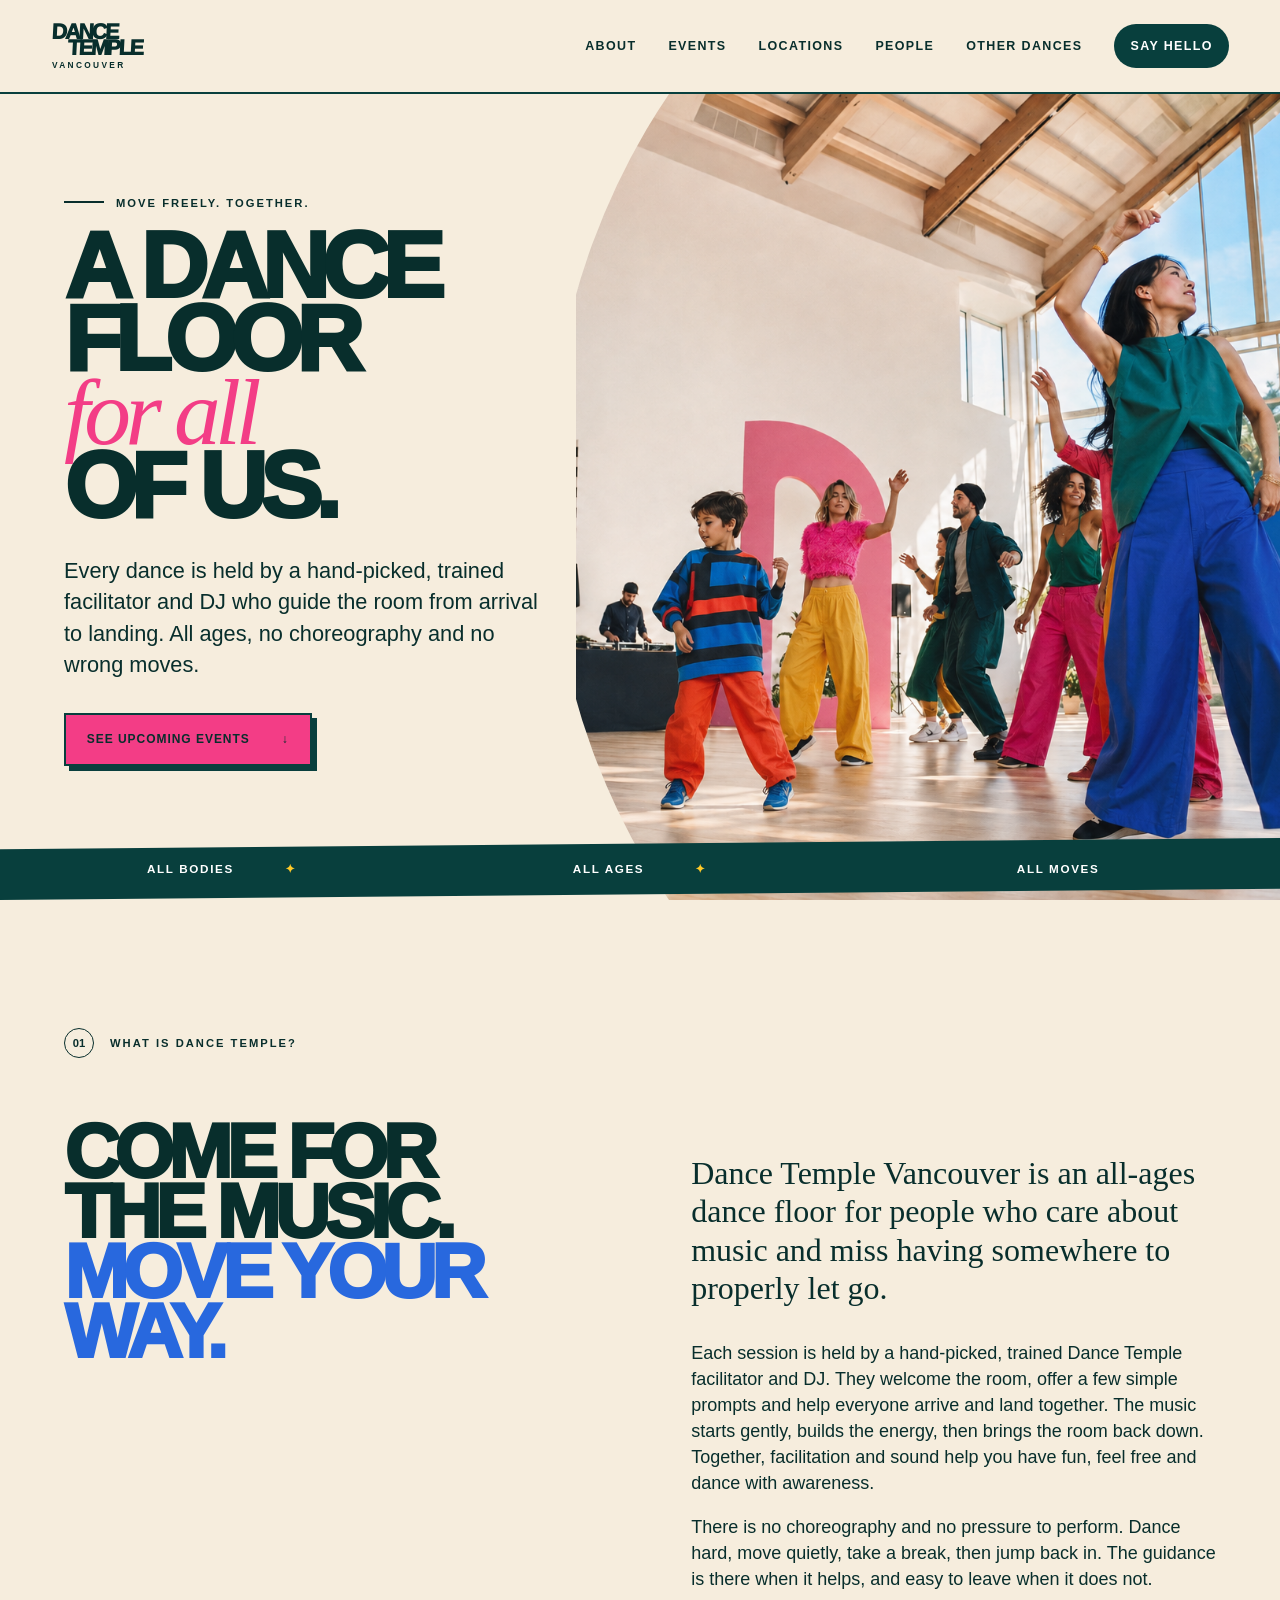
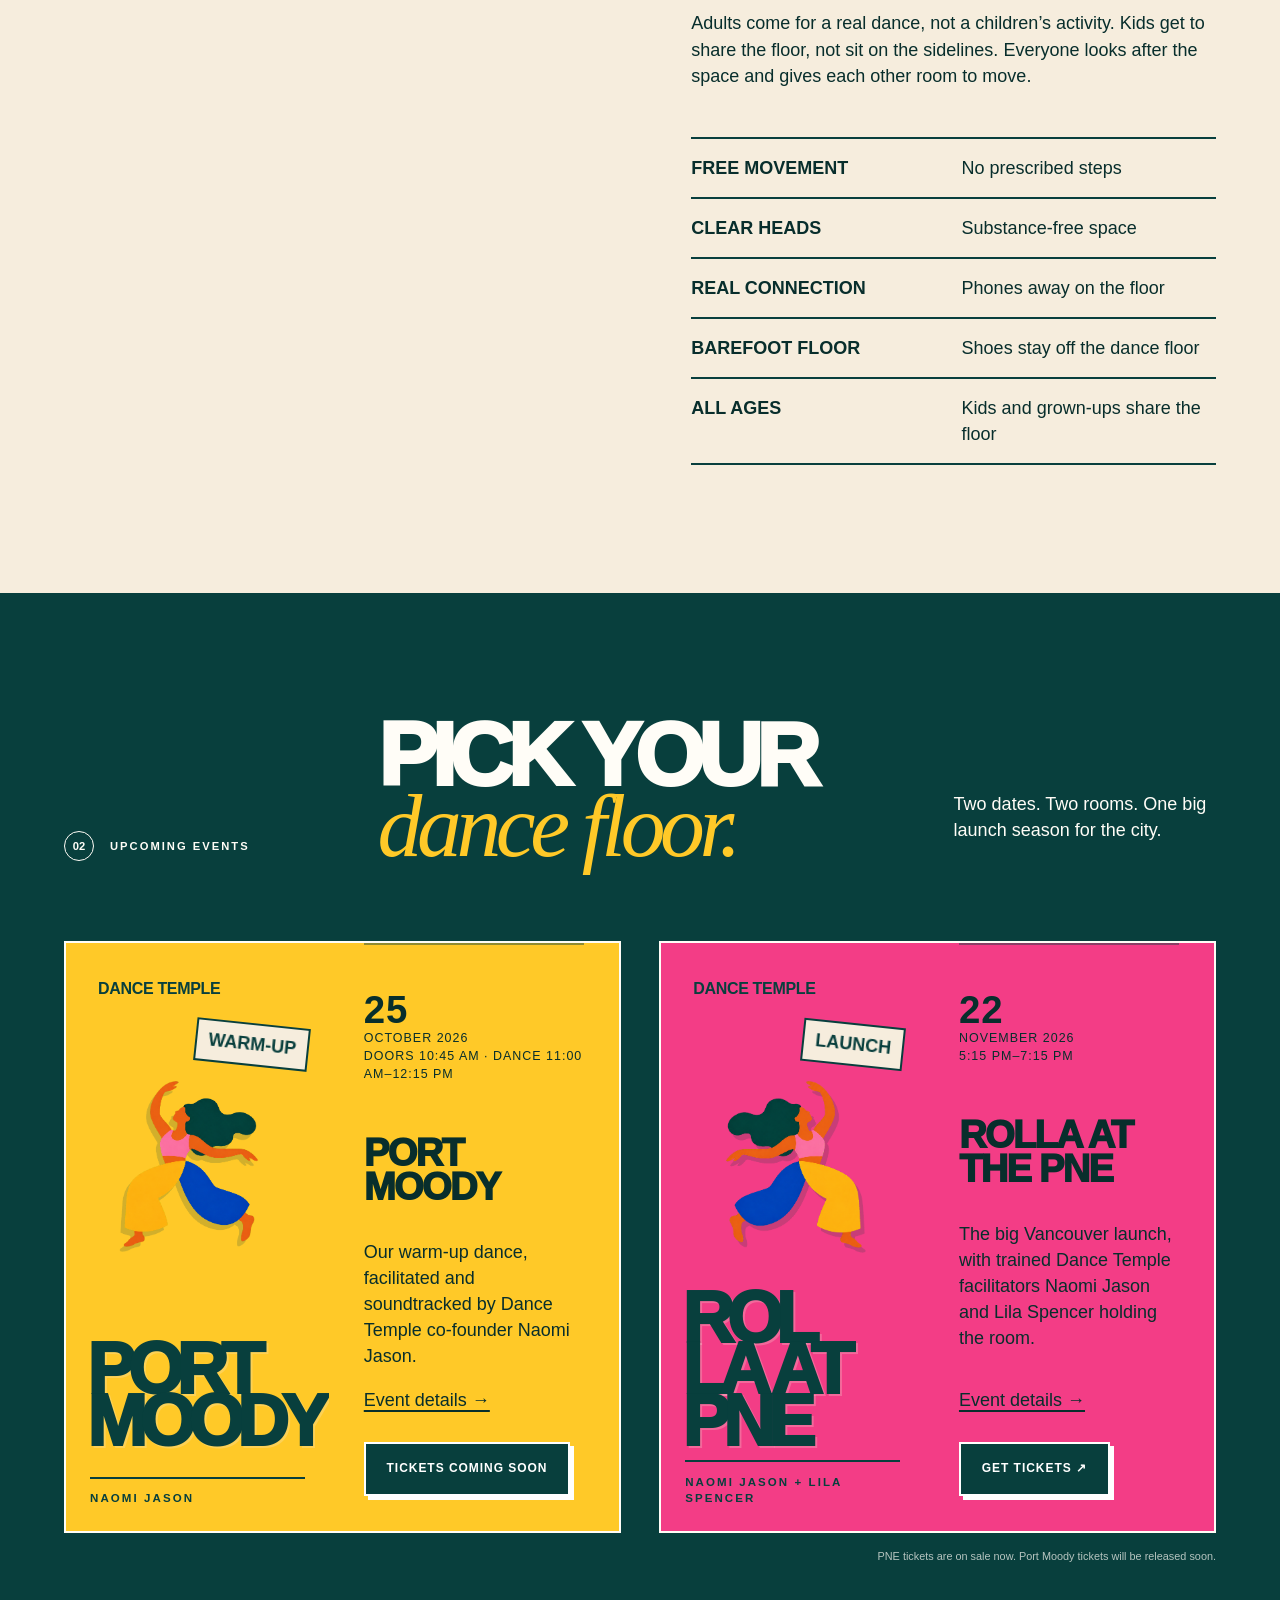
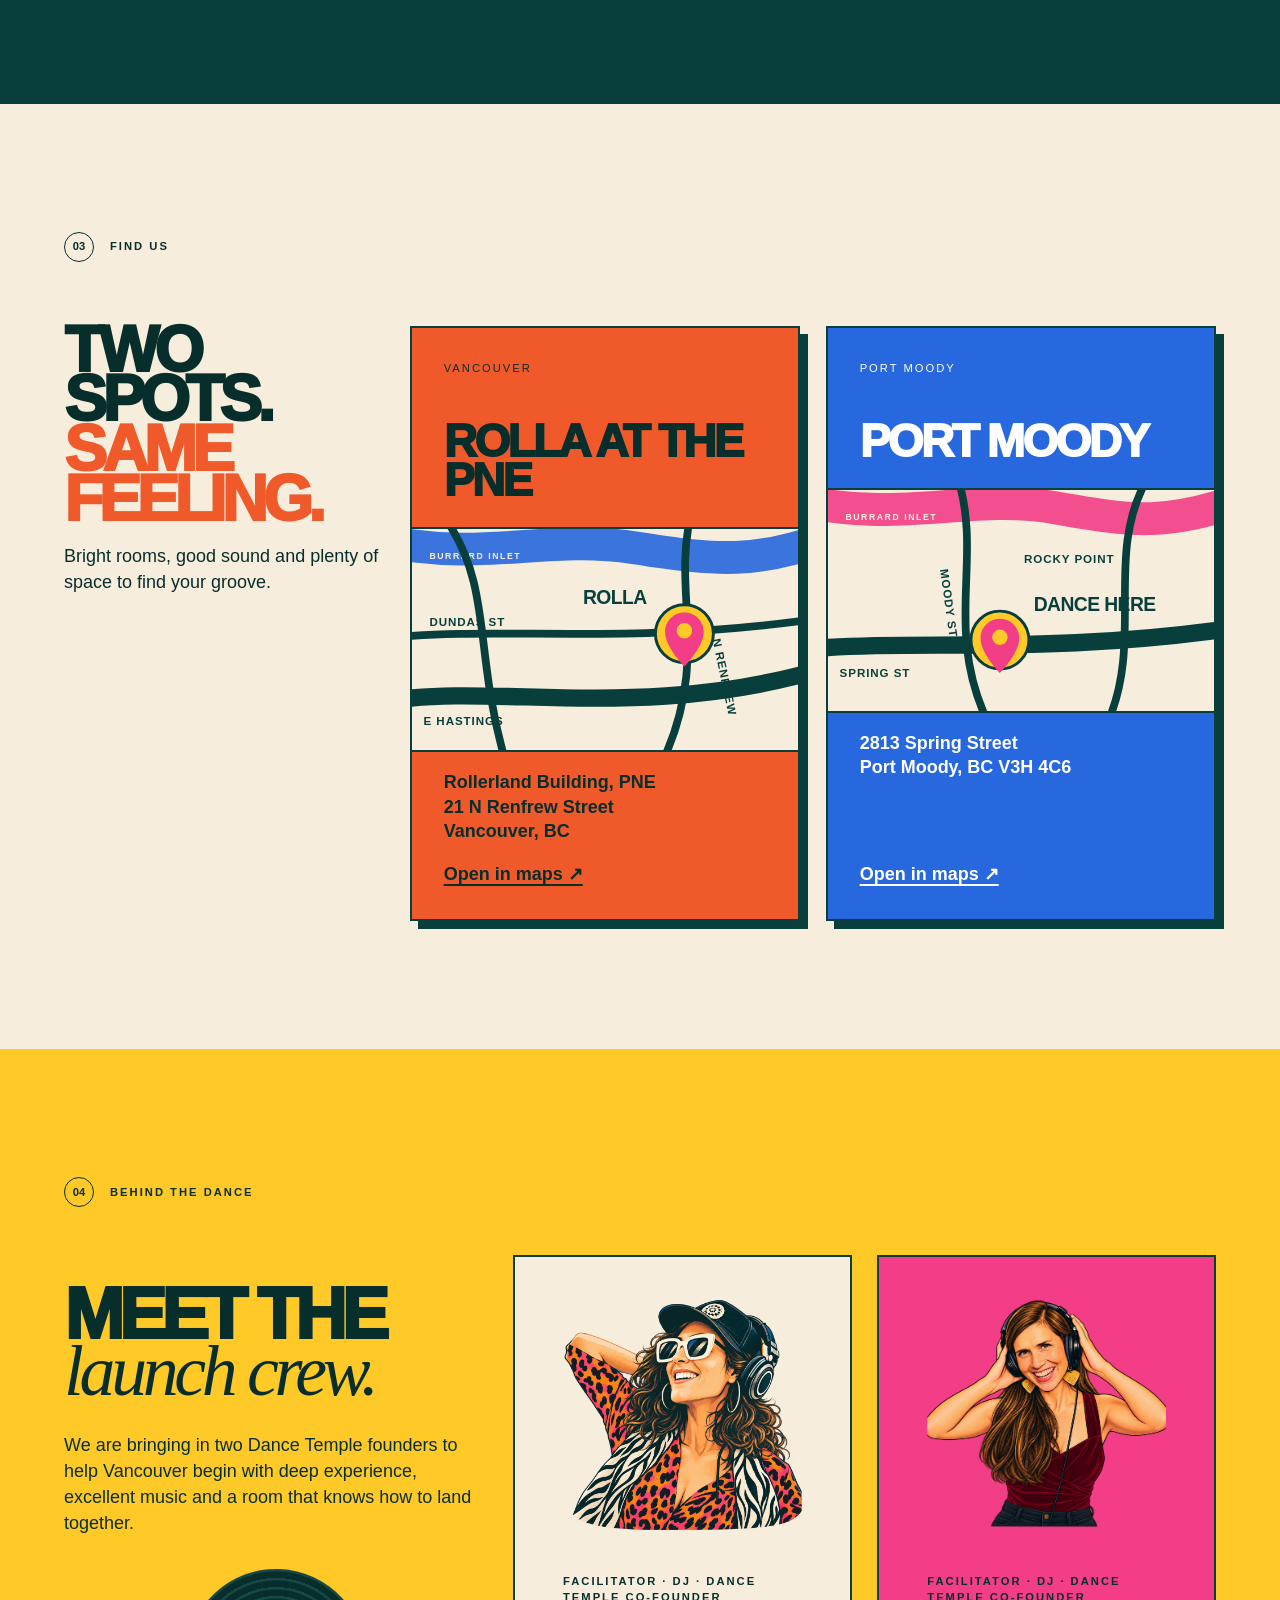
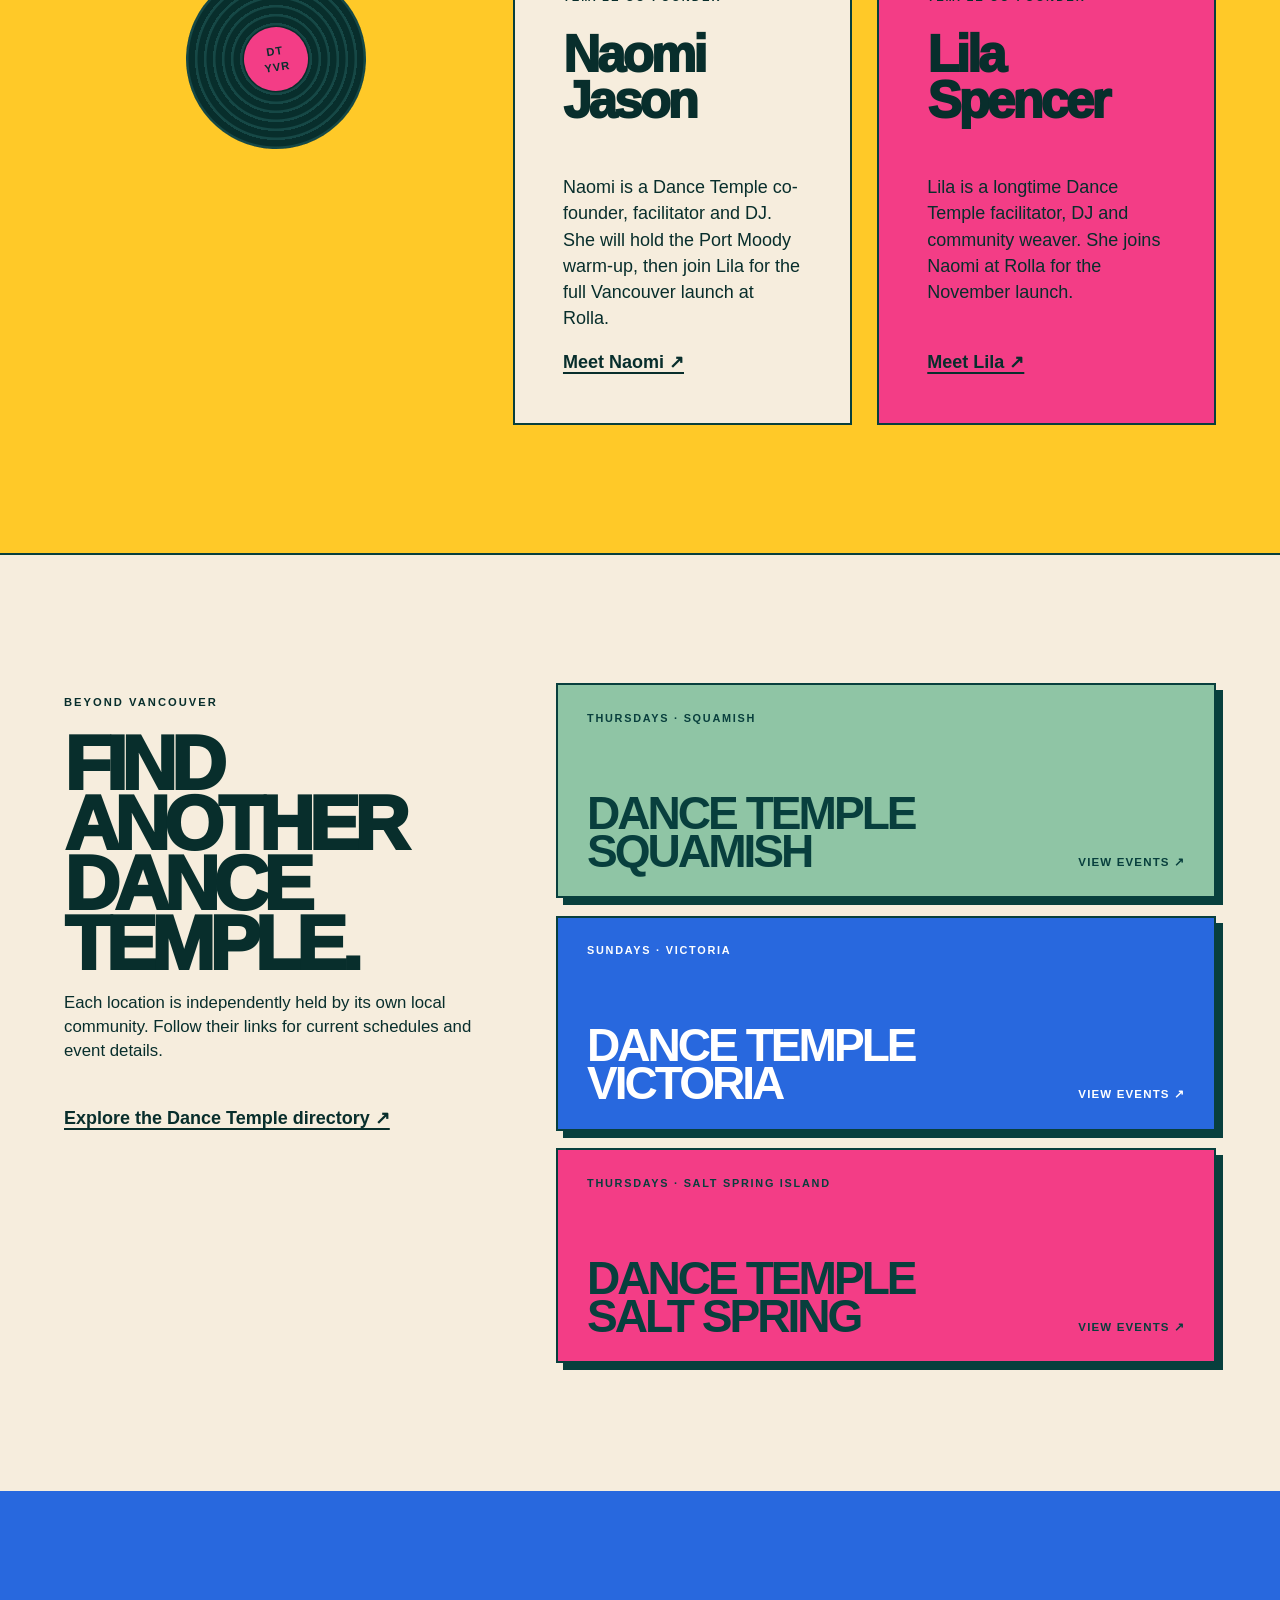
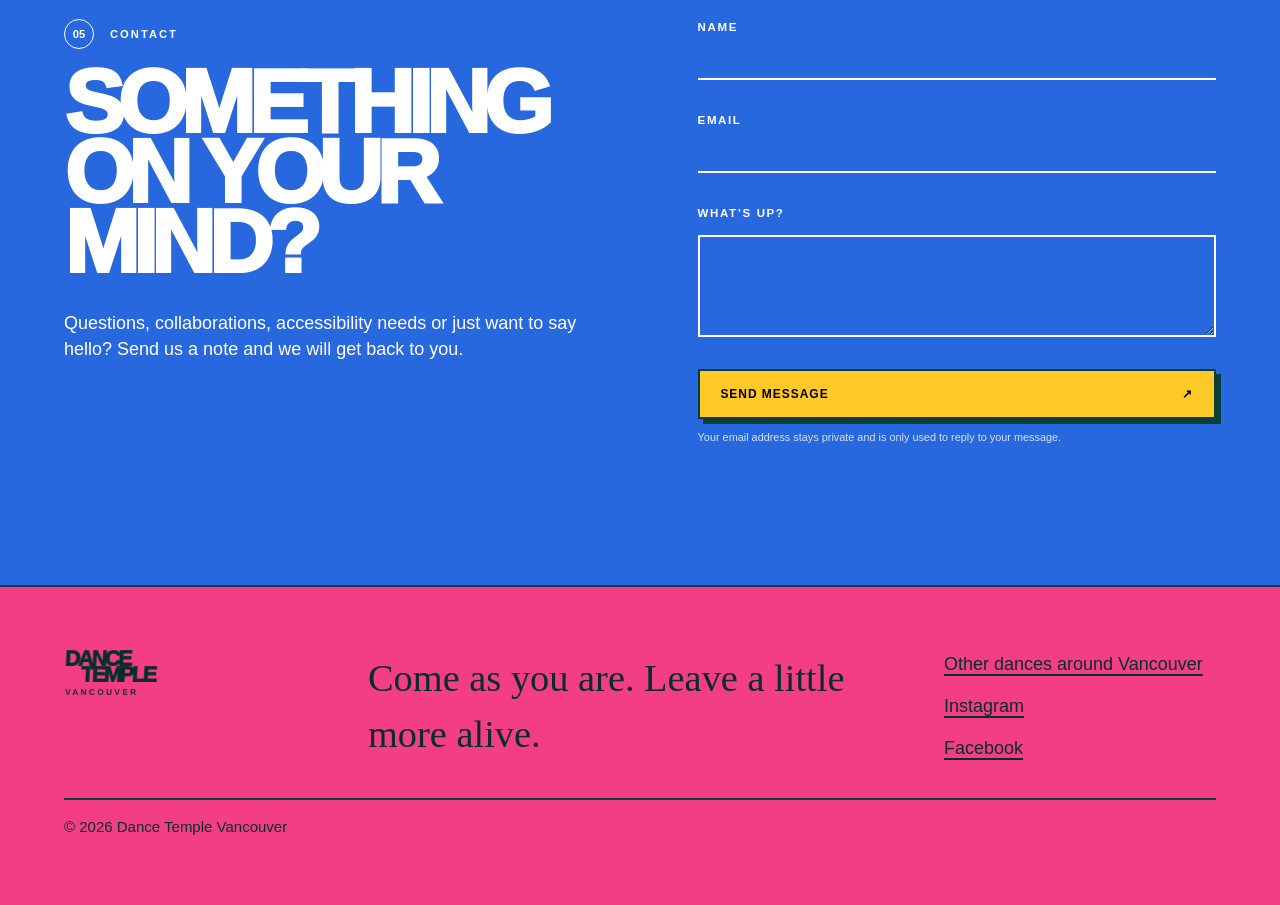
==== commit 3f170f05: "Update PNE event time" ====
--- a/index.html
+++ b/index.html
@@ -60,8 +60,8 @@
       {
         "@type": "Event",
         "name": "Dance Temple Vancouver: Rolla at the PNE",
-        "startDate": "2026-11-22T10:45:00-08:00",
-        "endDate": "2026-11-22T12:15:00-08:00",
+        "startDate": "2026-11-22T17:15:00-08:00",
+        "endDate": "2026-11-22T19:15:00-08:00",
         "eventStatus": "https://schema.org/EventScheduled",
         "eventAttendanceMode": "https://schema.org/OfflineEventAttendanceMode",
         "url": "https://dancetemplevancouver.com/events/vancouver-pne.html",
@@ -140,7 +140,7 @@
             <span class="dancer dancer-c logo-figure" aria-hidden="true"><svg viewBox="0 0 260 320"><path class="flow-hair" d="M132 91C110 61 70 64 60 95C24 92 7 125 27 148C6 174 34 204 63 188C80 215 120 205 126 174C154 165 165 132 145 112Z"/><path class="skin-fill" d="M112 90C129 75 153 83 158 103C162 121 148 135 132 134L124 149L100 135L108 120C94 113 98 99 112 90ZM103 141C81 129 61 108 55 82C51 65 55 48 65 31C77 40 83 53 84 67C87 91 101 108 119 121ZM148 143C169 129 187 111 199 88C208 71 211 53 207 35C224 43 231 60 227 81C220 115 194 146 158 169Z"/><path class="top-fill" d="M101 132C124 128 150 137 163 158L152 207L98 202L87 158Z"/><path class="leg-one" d="M101 198C77 210 55 229 41 253C31 269 28 287 34 305C55 306 74 297 88 281C104 262 116 232 127 203Z"/><path class="leg-two" d="M126 202C145 215 171 229 190 250C205 267 210 286 204 304C180 306 158 299 144 286C125 268 117 236 109 205Z"/></svg></span>
             <span class="dancer dancer-d dancer-small logo-figure" aria-hidden="true"><svg viewBox="0 0 260 320"><path class="flow-hair" d="M118 83C91 56 54 72 53 105C26 111 24 144 46 157C38 183 70 201 93 181C112 200 145 184 143 156C165 139 156 104 132 99Z"/><path class="skin-fill" d="M105 92C122 78 145 87 149 106C152 124 139 137 123 136L116 150L93 136L101 122C88 114 91 101 105 92ZM97 145C71 153 49 171 35 194C26 208 24 222 28 236C42 231 52 221 61 208C75 189 90 178 111 170ZM140 146C158 128 169 104 170 78C170 60 166 44 157 29C174 30 185 43 191 61C201 95 188 130 155 169Z"/><path class="top-fill" d="M94 137C117 131 142 139 155 159L146 206L91 204L80 161Z"/><path class="leg-one" d="M94 201C70 214 51 235 40 261C33 278 34 295 42 309C62 306 78 296 89 280C103 260 112 232 120 204Z"/><path class="leg-two" d="M120 203C141 216 163 235 177 258C188 276 190 294 182 309C162 308 146 300 136 285C121 263 113 234 106 206Z"/></svg></span>
           </a>
-          <div class="event-info"><p class="event-date"><span>22</span> November 2026<br>Doors 10:45 am · Dance 11:00 am–12:15 pm</p><h3>Rolla at the PNE</h3><p>The big Vancouver launch, with trained Dance Temple facilitators Naomi Jason and Lila Spencer holding the room.</p><div class="event-actions"><a href="events/vancouver-pne.html">Event details →</a><a class="button button-dark" href="https://www.eventbrite.com/e/dance-temple-vancouver-official-launch-at-rolla-pne-tickets-1999994018949?aff=ebdsoporgprofile" target="_blank" rel="noopener">Get tickets ↗</a></div></div>
+          <div class="event-info"><p class="event-date"><span>22</span> November 2026<br>5:15 pm–7:15 pm</p><h3>Rolla at the PNE</h3><p>The big Vancouver launch, with trained Dance Temple facilitators Naomi Jason and Lila Spencer holding the room.</p><div class="event-actions"><a href="events/vancouver-pne.html">Event details →</a><a class="button button-dark" href="https://www.eventbrite.com/e/dance-temple-vancouver-official-launch-at-rolla-pne-tickets-1999994018949?aff=ebdsoporgprofile" target="_blank" rel="noopener">Get tickets ↗</a></div></div>
         </article>
       </div>
       <p class="placeholder-note">PNE tickets are on sale now. Port Moody tickets will be released soon.</p>
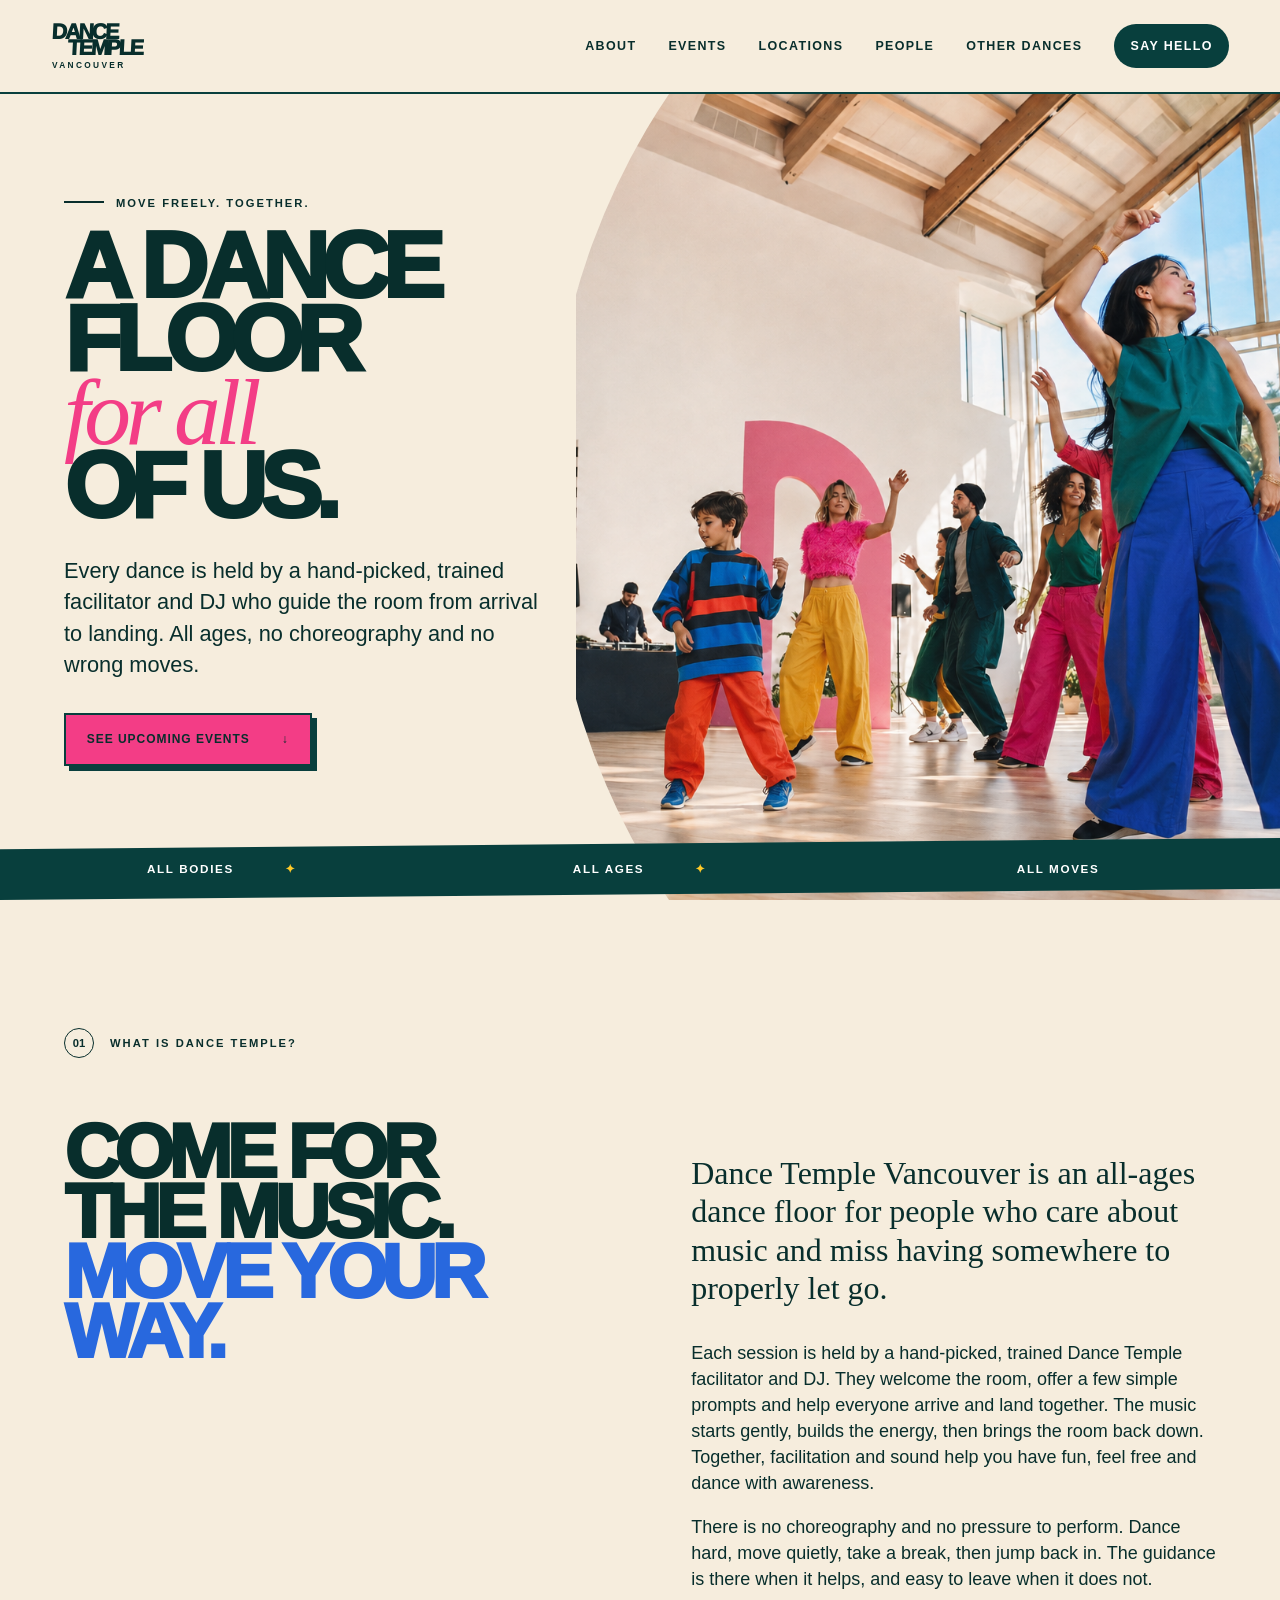
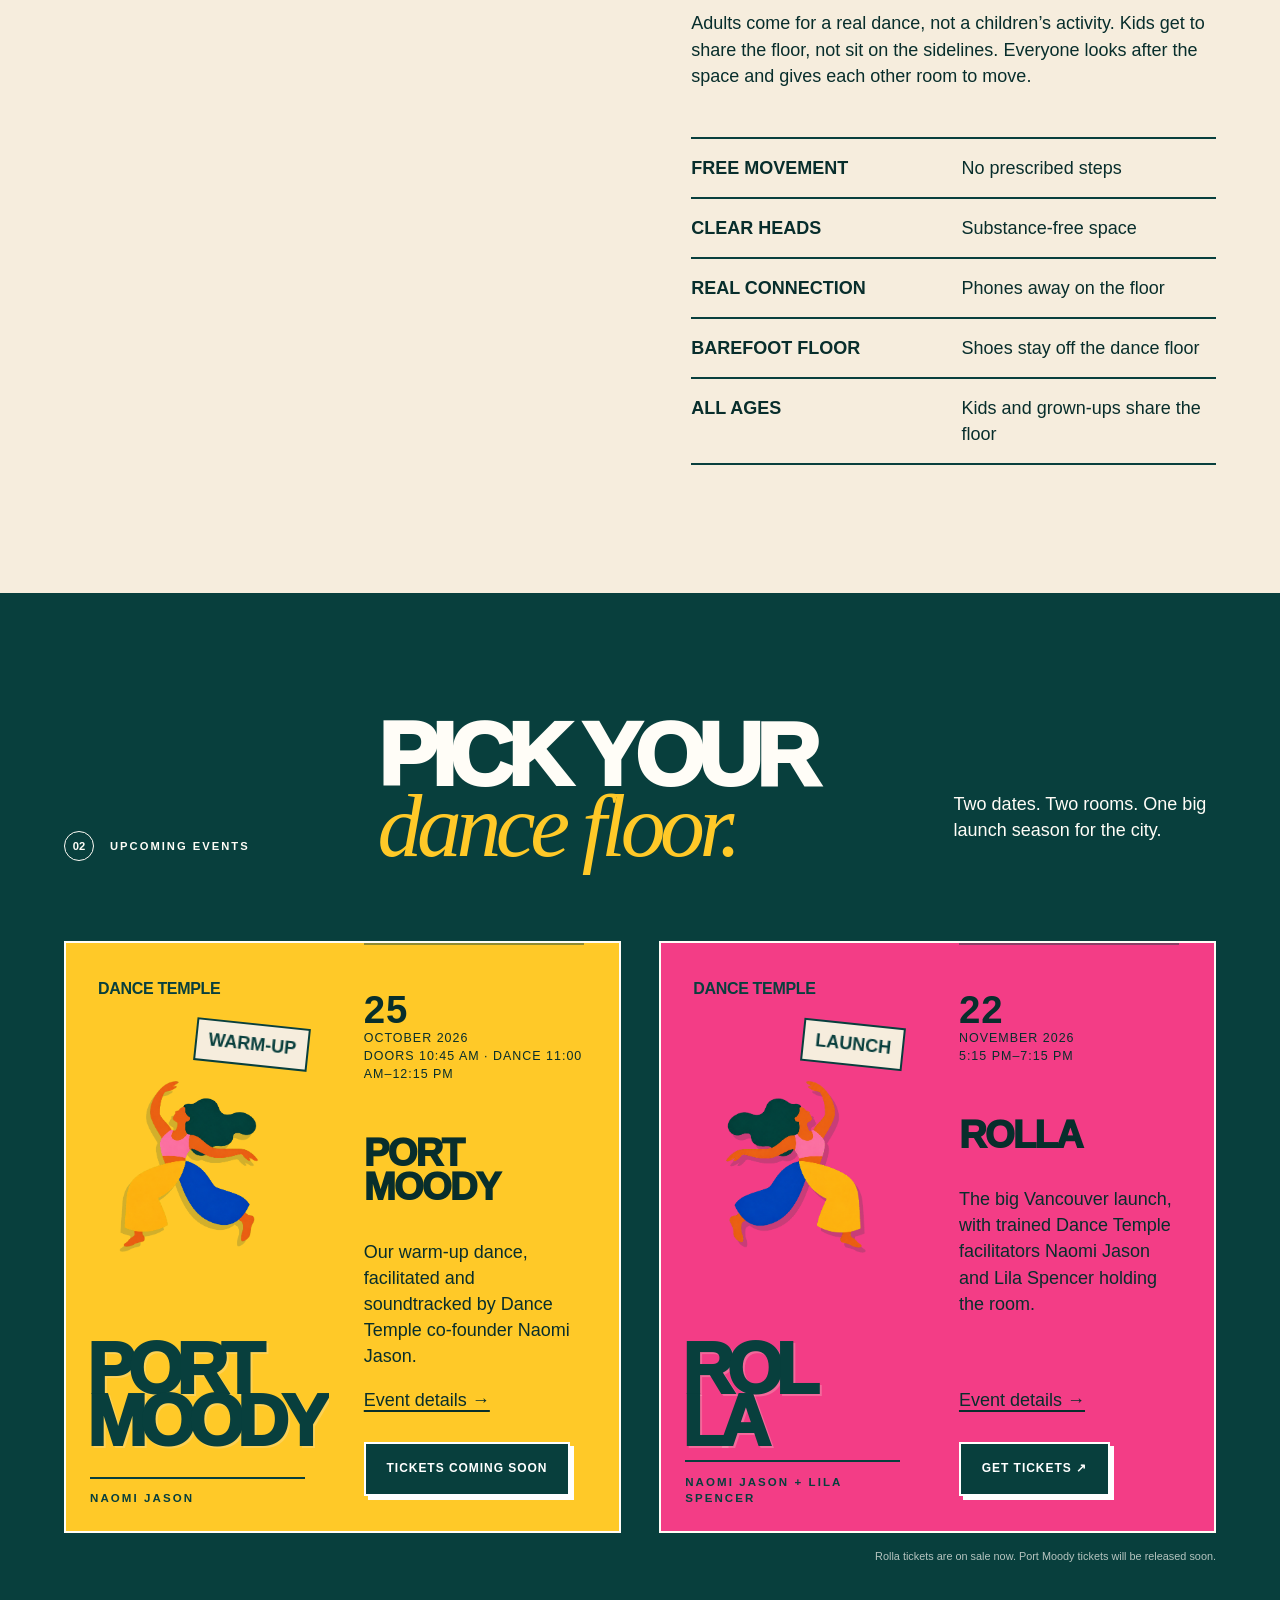
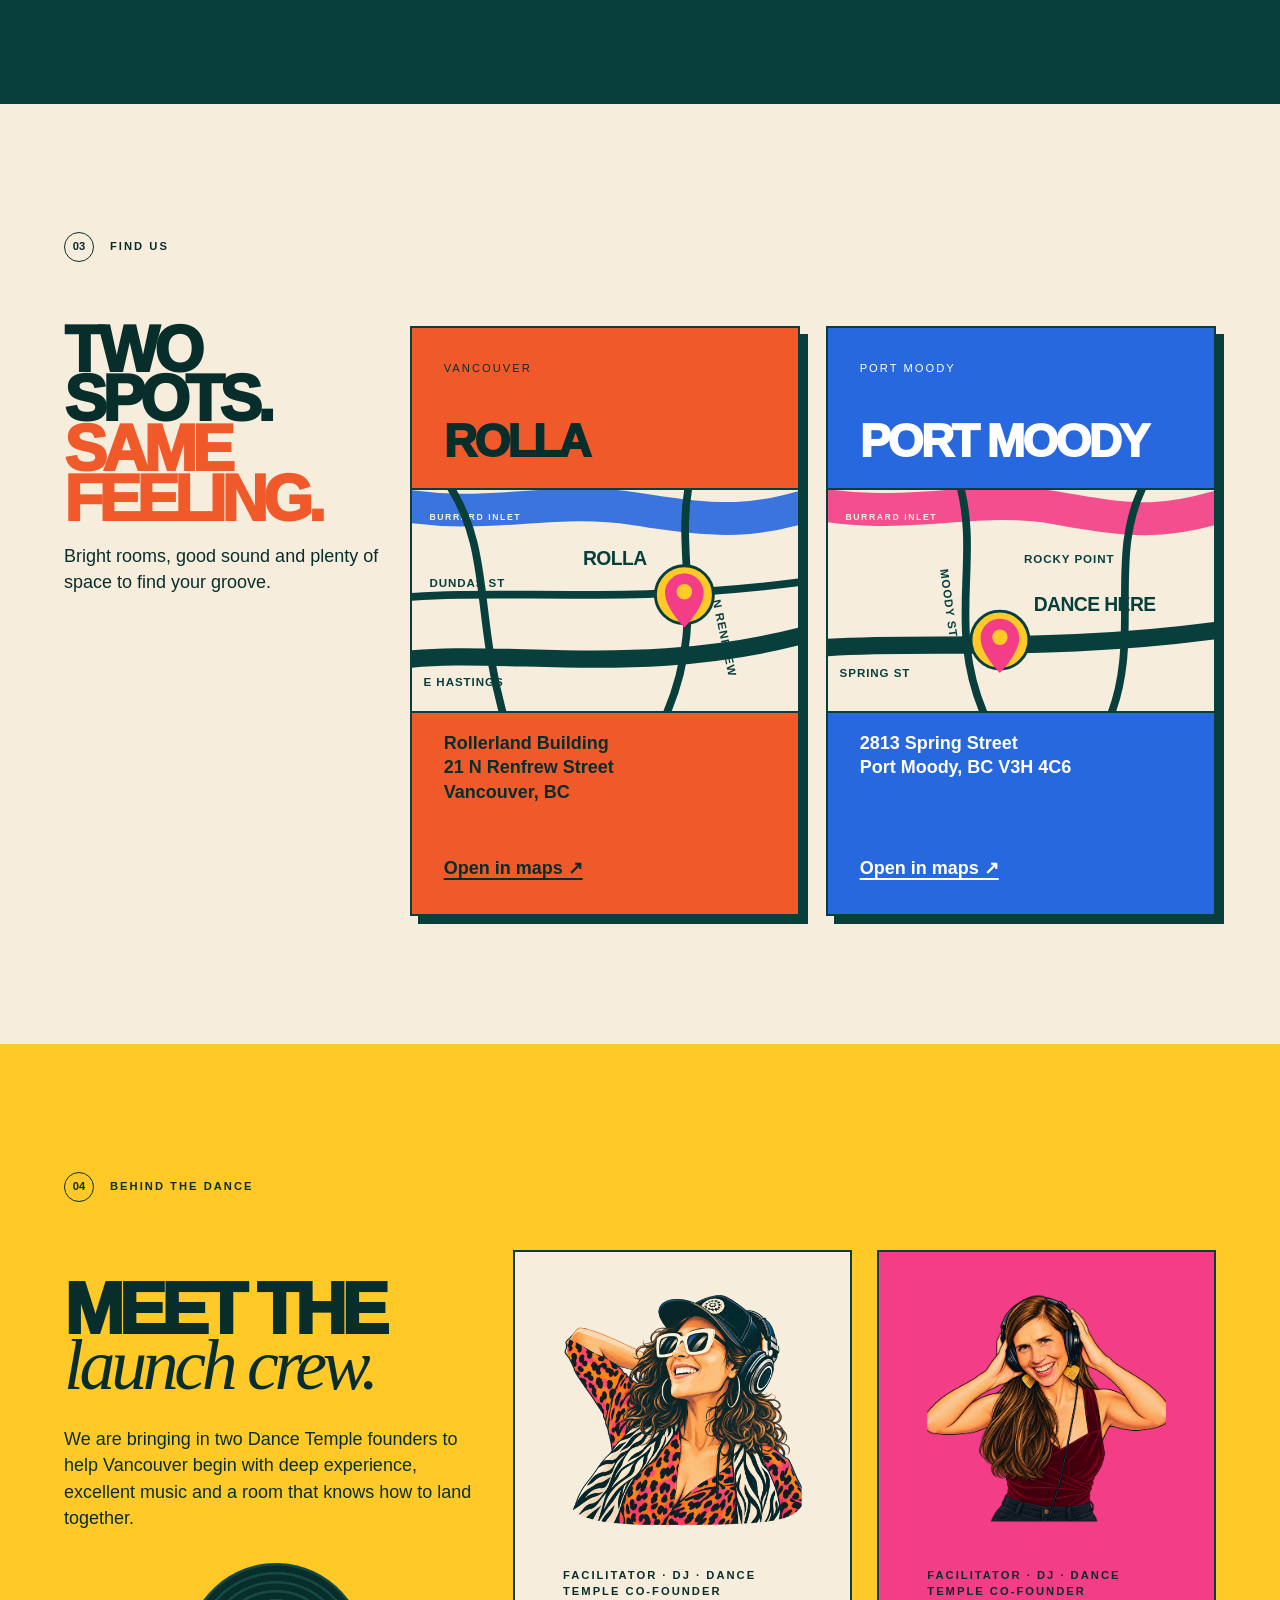
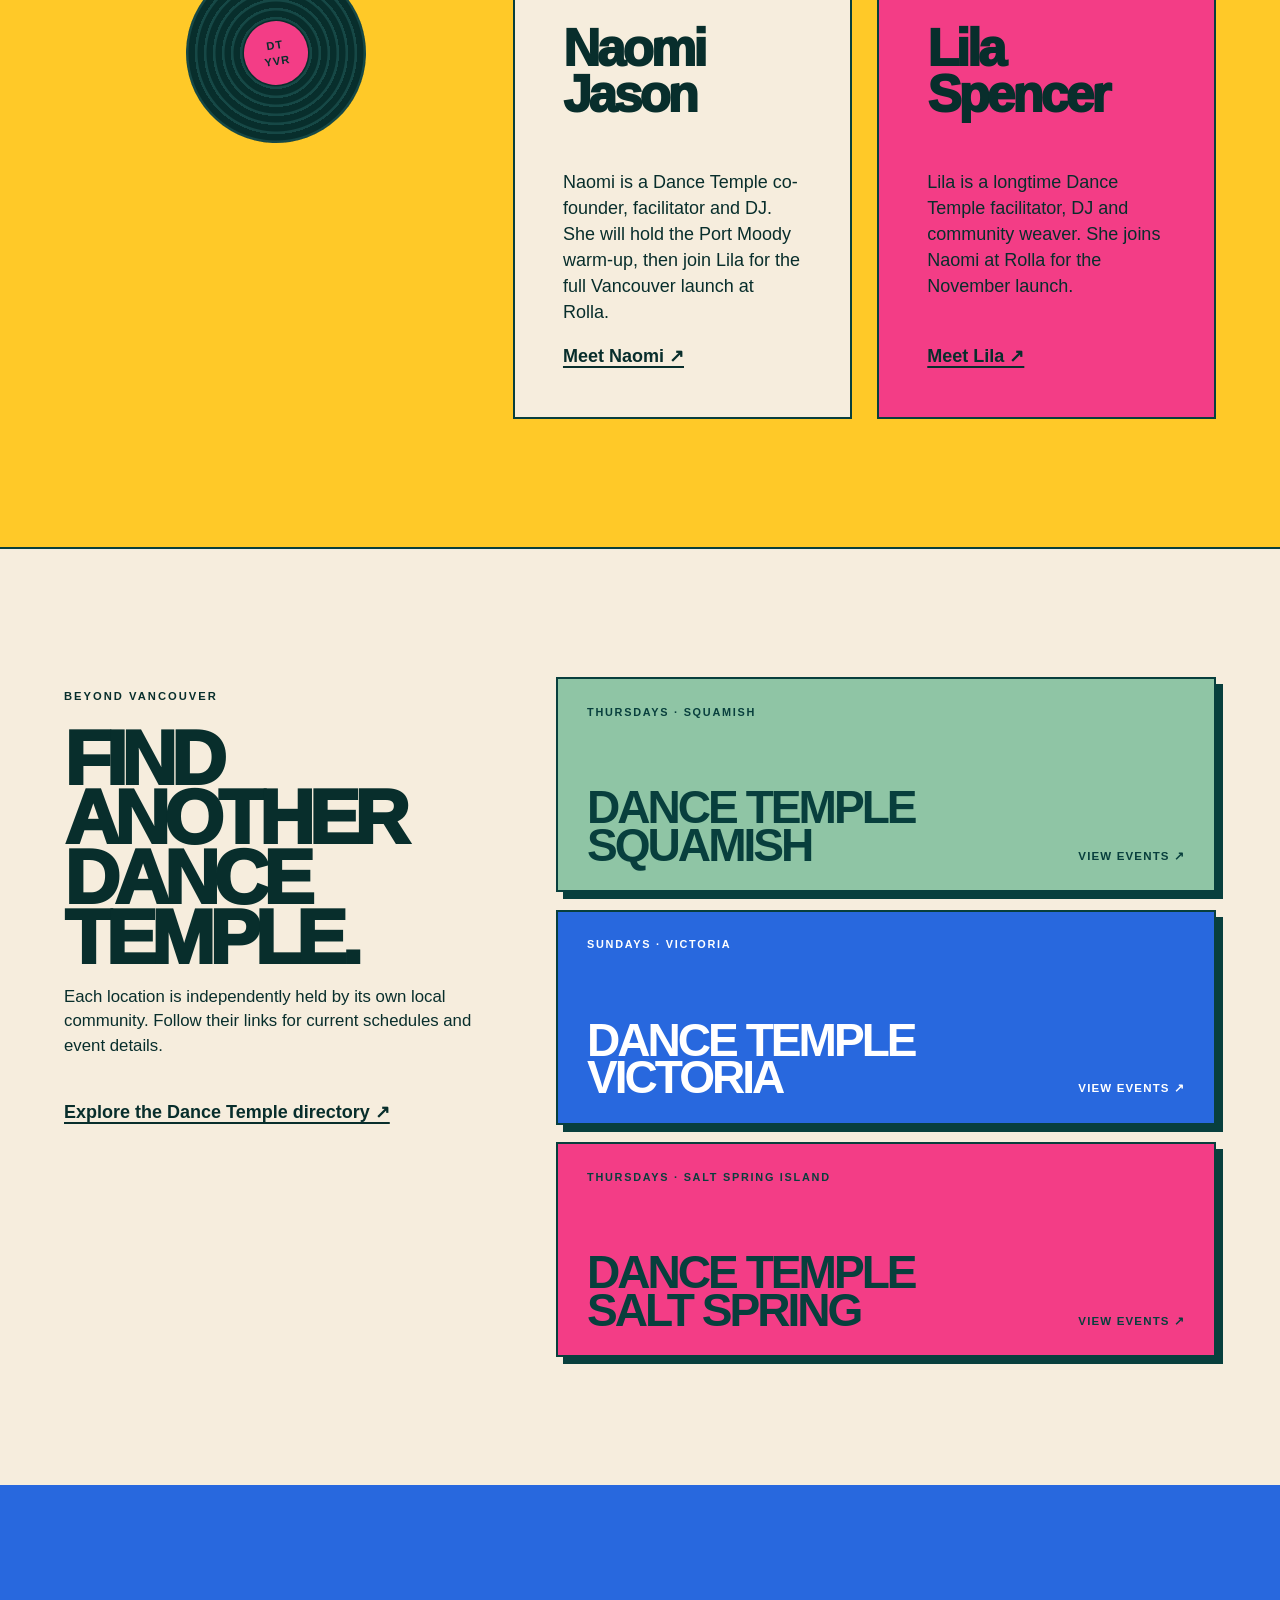
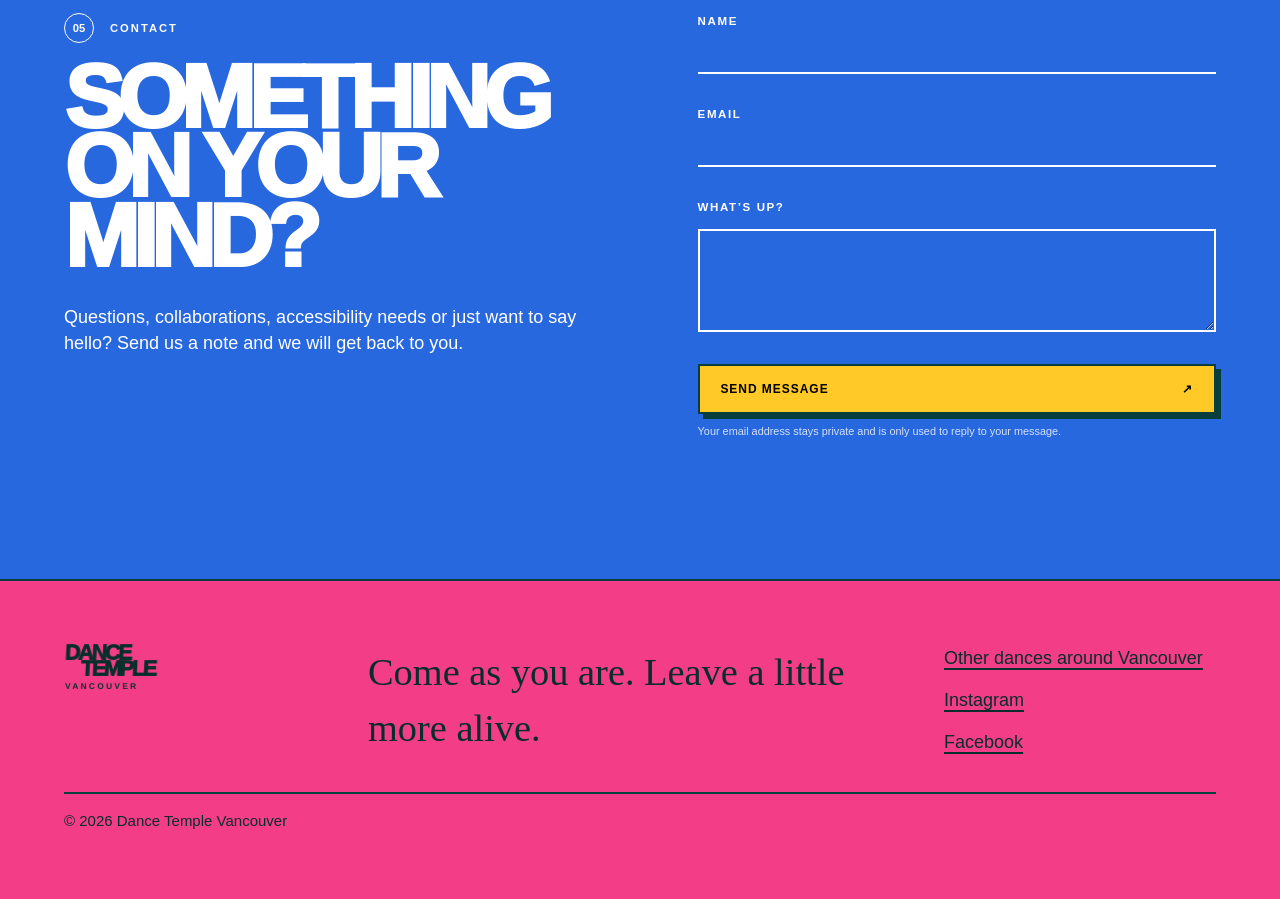
==== commit 32d140ba: "Remove PNE references from Rolla event" ====
--- a/index.html
+++ b/index.html
@@ -59,13 +59,13 @@
       },
       {
         "@type": "Event",
-        "name": "Dance Temple Vancouver: Rolla at the PNE",
+        "name": "Dance Temple Vancouver at Rolla",
         "startDate": "2026-11-22T17:15:00-08:00",
         "endDate": "2026-11-22T19:15:00-08:00",
         "eventStatus": "https://schema.org/EventScheduled",
         "eventAttendanceMode": "https://schema.org/OfflineEventAttendanceMode",
         "url": "https://dancetemplevancouver.com/events/vancouver-pne.html",
-        "location": { "@type": "Place", "name": "Rolla at the PNE", "address": "21 N Renfrew Street, Vancouver, BC" },
+        "location": { "@type": "Place", "name": "Rolla", "address": "21 N Renfrew Street, Vancouver, BC" },
         "organizer": { "@id": "https://dancetemplevancouver.com/#organization" },
         "performer": [
           { "@type": "Person", "name": "Naomi Jason", "url": "https://www.naomijason.com/dancetemple" },
@@ -135,22 +135,22 @@
           <div class="event-info"><p class="event-date"><span>25</span> October 2026<br>Doors 10:45 am · Dance 11:00 am–12:15 pm</p><h3>Port Moody</h3><p>Our warm-up dance, facilitated and soundtracked by Dance Temple co-founder Naomi Jason.</p><div class="event-actions"><a href="events/port-moody.html">Event details →</a><a class="button button-dark" href="#" data-ticket>Tickets coming soon</a></div></div>
         </article>
         <article class="event-card card-pink">
-          <a class="poster" href="events/vancouver-pne.html" aria-label="View Rolla at the PNE event details">
-            <span class="poster-kicker">Dance Temple</span><strong>ROL<br>LA AT<br>PNE</strong><span class="poster-place">LAUNCH</span><span class="poster-dj">NAOMI JASON + LILA SPENCER</span>
+          <a class="poster" href="events/vancouver-pne.html" aria-label="View the Rolla event details">
+            <span class="poster-kicker">Dance Temple</span><strong>ROL<br>LA</strong><span class="poster-place">LAUNCH</span><span class="poster-dj">NAOMI JASON + LILA SPENCER</span>
             <span class="dancer dancer-c logo-figure" aria-hidden="true"><svg viewBox="0 0 260 320"><path class="flow-hair" d="M132 91C110 61 70 64 60 95C24 92 7 125 27 148C6 174 34 204 63 188C80 215 120 205 126 174C154 165 165 132 145 112Z"/><path class="skin-fill" d="M112 90C129 75 153 83 158 103C162 121 148 135 132 134L124 149L100 135L108 120C94 113 98 99 112 90ZM103 141C81 129 61 108 55 82C51 65 55 48 65 31C77 40 83 53 84 67C87 91 101 108 119 121ZM148 143C169 129 187 111 199 88C208 71 211 53 207 35C224 43 231 60 227 81C220 115 194 146 158 169Z"/><path class="top-fill" d="M101 132C124 128 150 137 163 158L152 207L98 202L87 158Z"/><path class="leg-one" d="M101 198C77 210 55 229 41 253C31 269 28 287 34 305C55 306 74 297 88 281C104 262 116 232 127 203Z"/><path class="leg-two" d="M126 202C145 215 171 229 190 250C205 267 210 286 204 304C180 306 158 299 144 286C125 268 117 236 109 205Z"/></svg></span>
             <span class="dancer dancer-d dancer-small logo-figure" aria-hidden="true"><svg viewBox="0 0 260 320"><path class="flow-hair" d="M118 83C91 56 54 72 53 105C26 111 24 144 46 157C38 183 70 201 93 181C112 200 145 184 143 156C165 139 156 104 132 99Z"/><path class="skin-fill" d="M105 92C122 78 145 87 149 106C152 124 139 137 123 136L116 150L93 136L101 122C88 114 91 101 105 92ZM97 145C71 153 49 171 35 194C26 208 24 222 28 236C42 231 52 221 61 208C75 189 90 178 111 170ZM140 146C158 128 169 104 170 78C170 60 166 44 157 29C174 30 185 43 191 61C201 95 188 130 155 169Z"/><path class="top-fill" d="M94 137C117 131 142 139 155 159L146 206L91 204L80 161Z"/><path class="leg-one" d="M94 201C70 214 51 235 40 261C33 278 34 295 42 309C62 306 78 296 89 280C103 260 112 232 120 204Z"/><path class="leg-two" d="M120 203C141 216 163 235 177 258C188 276 190 294 182 309C162 308 146 300 136 285C121 263 113 234 106 206Z"/></svg></span>
           </a>
-          <div class="event-info"><p class="event-date"><span>22</span> November 2026<br>5:15 pm–7:15 pm</p><h3>Rolla at the PNE</h3><p>The big Vancouver launch, with trained Dance Temple facilitators Naomi Jason and Lila Spencer holding the room.</p><div class="event-actions"><a href="events/vancouver-pne.html">Event details →</a><a class="button button-dark" href="https://www.eventbrite.com/e/dance-temple-vancouver-official-launch-at-rolla-pne-tickets-1999994018949?aff=ebdsoporgprofile" target="_blank" rel="noopener">Get tickets ↗</a></div></div>
+          <div class="event-info"><p class="event-date"><span>22</span> November 2026<br>5:15 pm–7:15 pm</p><h3>Rolla</h3><p>The big Vancouver launch, with trained Dance Temple facilitators Naomi Jason and Lila Spencer holding the room.</p><div class="event-actions"><a href="events/vancouver-pne.html">Event details →</a><a class="button button-dark" href="https://www.eventbrite.com/e/dance-temple-vancouver-official-launch-at-rolla-pne-tickets-1999994018949?aff=ebdsoporgprofile" target="_blank" rel="noopener">Get tickets ↗</a></div></div>
         </article>
       </div>
-      <p class="placeholder-note">PNE tickets are on sale now. Port Moody tickets will be released soon.</p>
+      <p class="placeholder-note">Rolla tickets are on sale now. Port Moody tickets will be released soon.</p>
     </section>
 
     <section class="locations section" id="locations">
       <div class="section-label"><span>03</span> Find us</div>
       <div class="location-grid">
         <div class="location-intro"><h2>Two spots.<br><span>Same feeling.</span></h2><p>Bright rooms, good sound and plenty of space to find your groove.</p></div>
-        <article class="location-card coral"><span>Vancouver</span><h3>Rolla at the PNE</h3><div class="mini-map" aria-label="Stylized map showing Rolla at the PNE at North Renfrew and Dundas Street"><svg viewBox="0 0 400 210" role="img"><path class="water" d="M-25 4 C80 24 140 -4 230 10 S355 26 430 0"/><text class="water-label" x="18" y="22">BURRARD INLET</text><path class="road" d="M-20 168 C90 151 245 190 430 134"/><path class="road thin" d="M-20 103 C92 91 232 112 430 82"/><path class="road thin" d="M288 -20 C270 55 308 126 260 230"/><path class="road thin" d="M38 -15 C82 52 65 118 95 225"/><circle class="pin-dot" cx="282" cy="99" r="30"/><path class="pin" d="M282 77c-11 0-20 9-20 20 0 16 20 36 20 36s20-20 20-36c0-11-9-20-20-20zm0 27a8 8 0 1 1 0-16 8 8 0 0 1 0 16z"/><text x="12" y="194">E HASTINGS</text><text x="18" y="91">DUNDAS ST</text><text x="311" y="105" transform="rotate(78 311 105)">N RENFREW</text><text class="map-label" x="177" y="68">ROLLA</text></svg></div><p class="address">Rollerland Building, PNE<br>21 N Renfrew Street<br>Vancouver, BC</p><a href="https://maps.google.com/?q=21+N+Renfrew+Street+Vancouver+BC" target="_blank" rel="noopener">Open in maps ↗</a></article>
+        <article class="location-card coral"><span>Vancouver</span><h3>Rolla</h3><div class="mini-map" aria-label="Stylized map showing Rolla at North Renfrew and Dundas Street"><svg viewBox="0 0 400 210" role="img"><path class="water" d="M-25 4 C80 24 140 -4 230 10 S355 26 430 0"/><text class="water-label" x="18" y="22">BURRARD INLET</text><path class="road" d="M-20 168 C90 151 245 190 430 134"/><path class="road thin" d="M-20 103 C92 91 232 112 430 82"/><path class="road thin" d="M288 -20 C270 55 308 126 260 230"/><path class="road thin" d="M38 -15 C82 52 65 118 95 225"/><circle class="pin-dot" cx="282" cy="99" r="30"/><path class="pin" d="M282 77c-11 0-20 9-20 20 0 16 20 36 20 36s20-20 20-36c0-11-9-20-20-20zm0 27a8 8 0 1 1 0-16 8 8 0 0 1 0 16z"/><text x="12" y="194">E HASTINGS</text><text x="18" y="91">DUNDAS ST</text><text x="311" y="105" transform="rotate(78 311 105)">N RENFREW</text><text class="map-label" x="177" y="68">ROLLA</text></svg></div><p class="address">Rollerland Building<br>21 N Renfrew Street<br>Vancouver, BC</p><a href="https://maps.google.com/?q=21+N+Renfrew+Street+Vancouver+BC" target="_blank" rel="noopener">Open in maps ↗</a></article>
         <article class="location-card blue"><span>Port Moody</span><h3>Port Moody</h3><div class="mini-map" aria-label="Stylized map showing 2813 Spring Street just east of Moody Street"><svg viewBox="0 0 400 210" role="img"><path class="water" d="M-25 2 C72 25 150 -6 235 9 S350 27 430 0"/><text class="water-label" x="18" y="22">BURRARD INLET</text><path class="road" d="M-20 155 C90 145 230 162 430 132"/><path class="road thin" d="M135 -20 C160 64 120 133 165 230"/><path class="road thin" d="M330 -20 C286 58 327 145 290 230"/><circle class="pin-dot" cx="178" cy="146" r="30"/><path class="pin" d="M178 124c-11 0-20 9-20 20 0 16 20 36 20 36s20-20 20-36c0-11-9-20-20-20zm0 27a8 8 0 1 1 0-16 8 8 0 0 1 0 16z"/><text x="12" y="184">SPRING ST</text><text x="116" y="73" transform="rotate(82 116 73)">MOODY ST</text><text x="203" y="66">ROCKY POINT</text><text class="map-label" x="213" y="116">DANCE HERE</text></svg></div><p class="address">2813 Spring Street<br>Port Moody, BC V3H 4C6</p><a href="https://maps.google.com/?q=2813+Spring+Street+Port+Moody+BC" target="_blank" rel="noopener">Open in maps ↗</a></article>
       </div>
     </section>
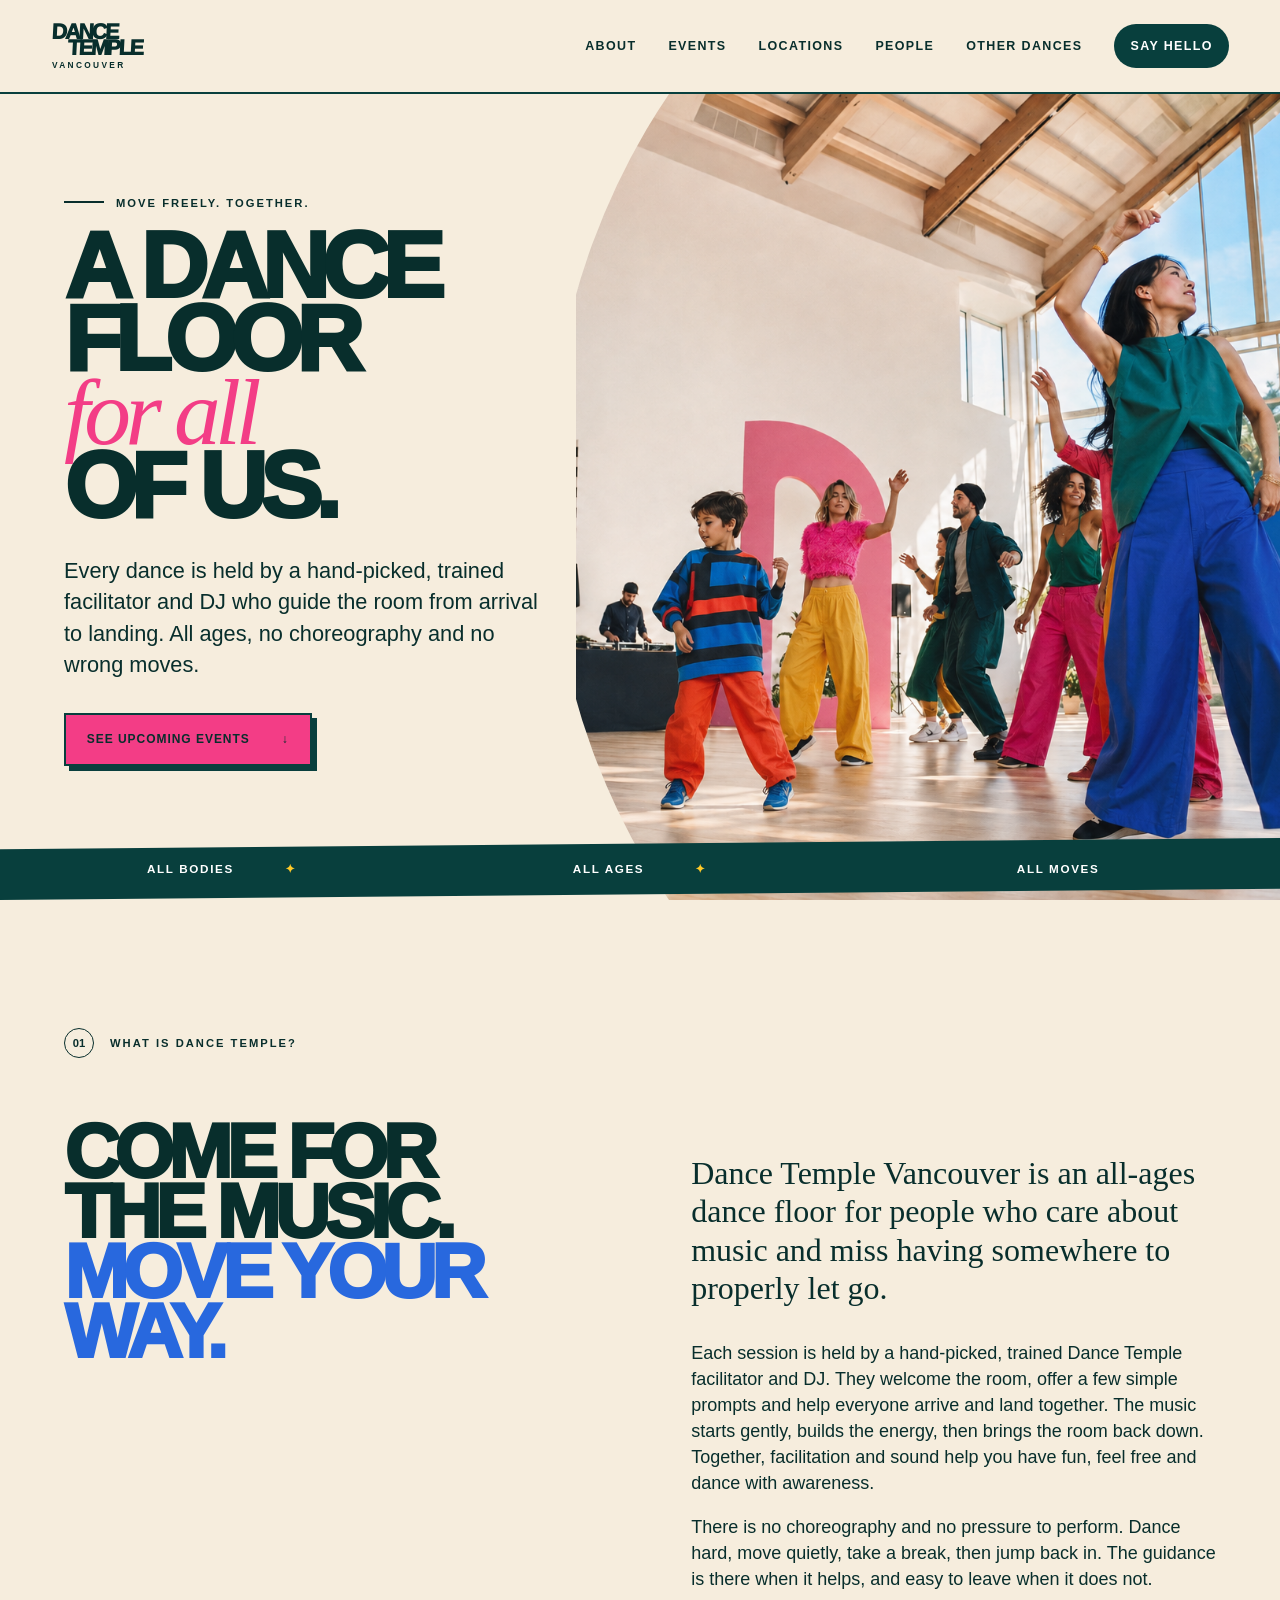
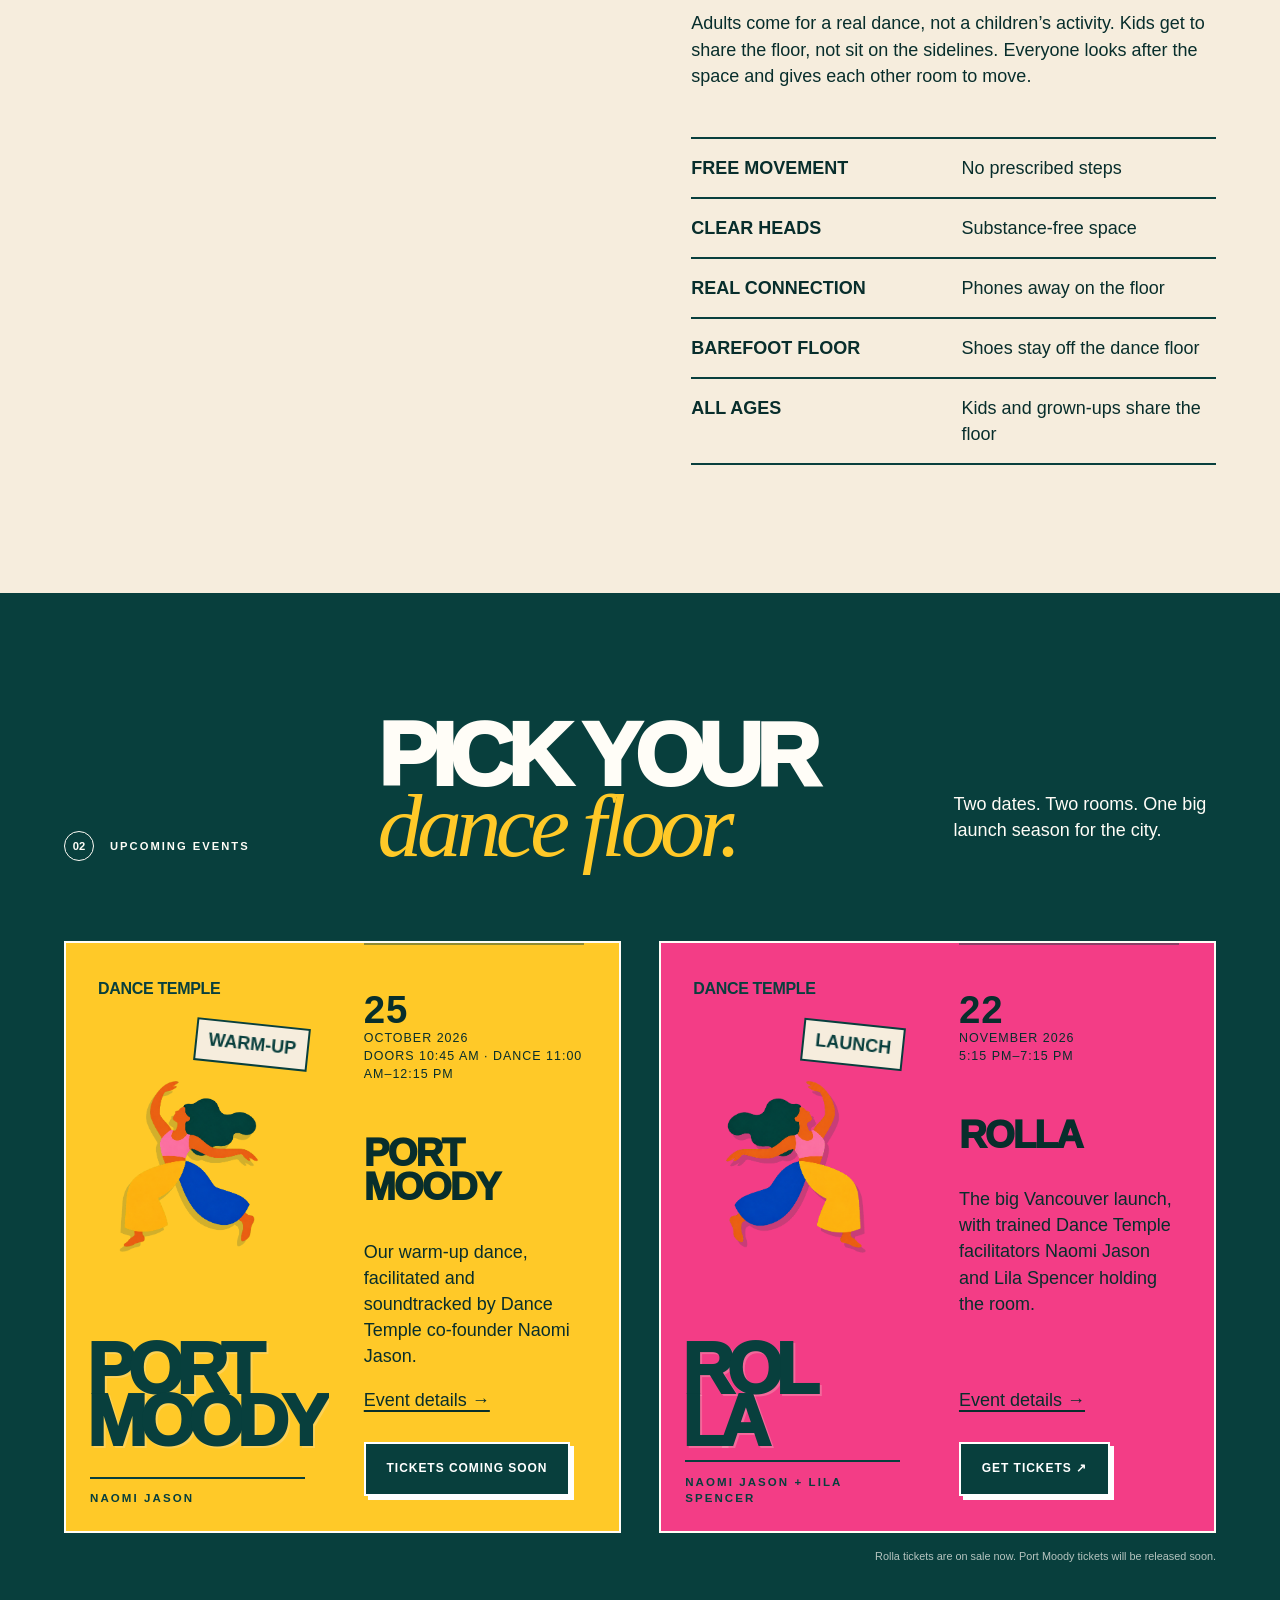
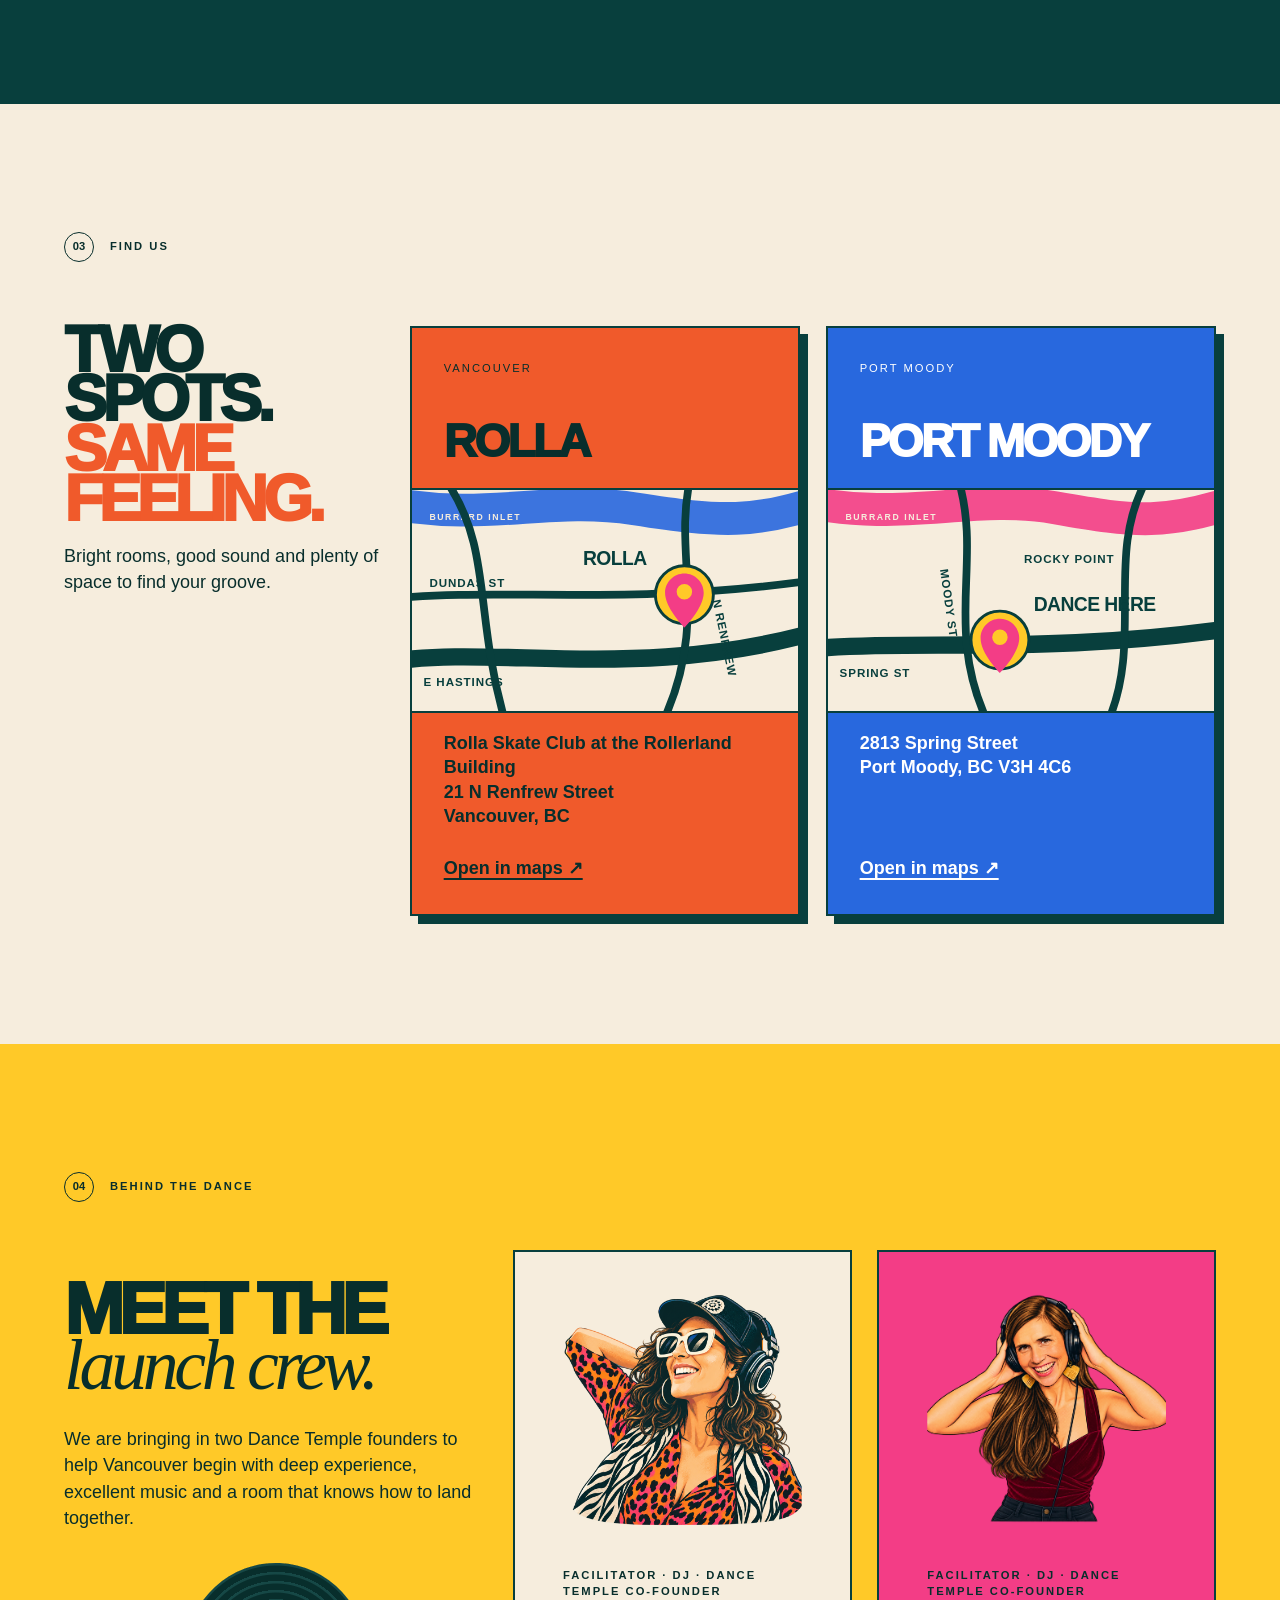
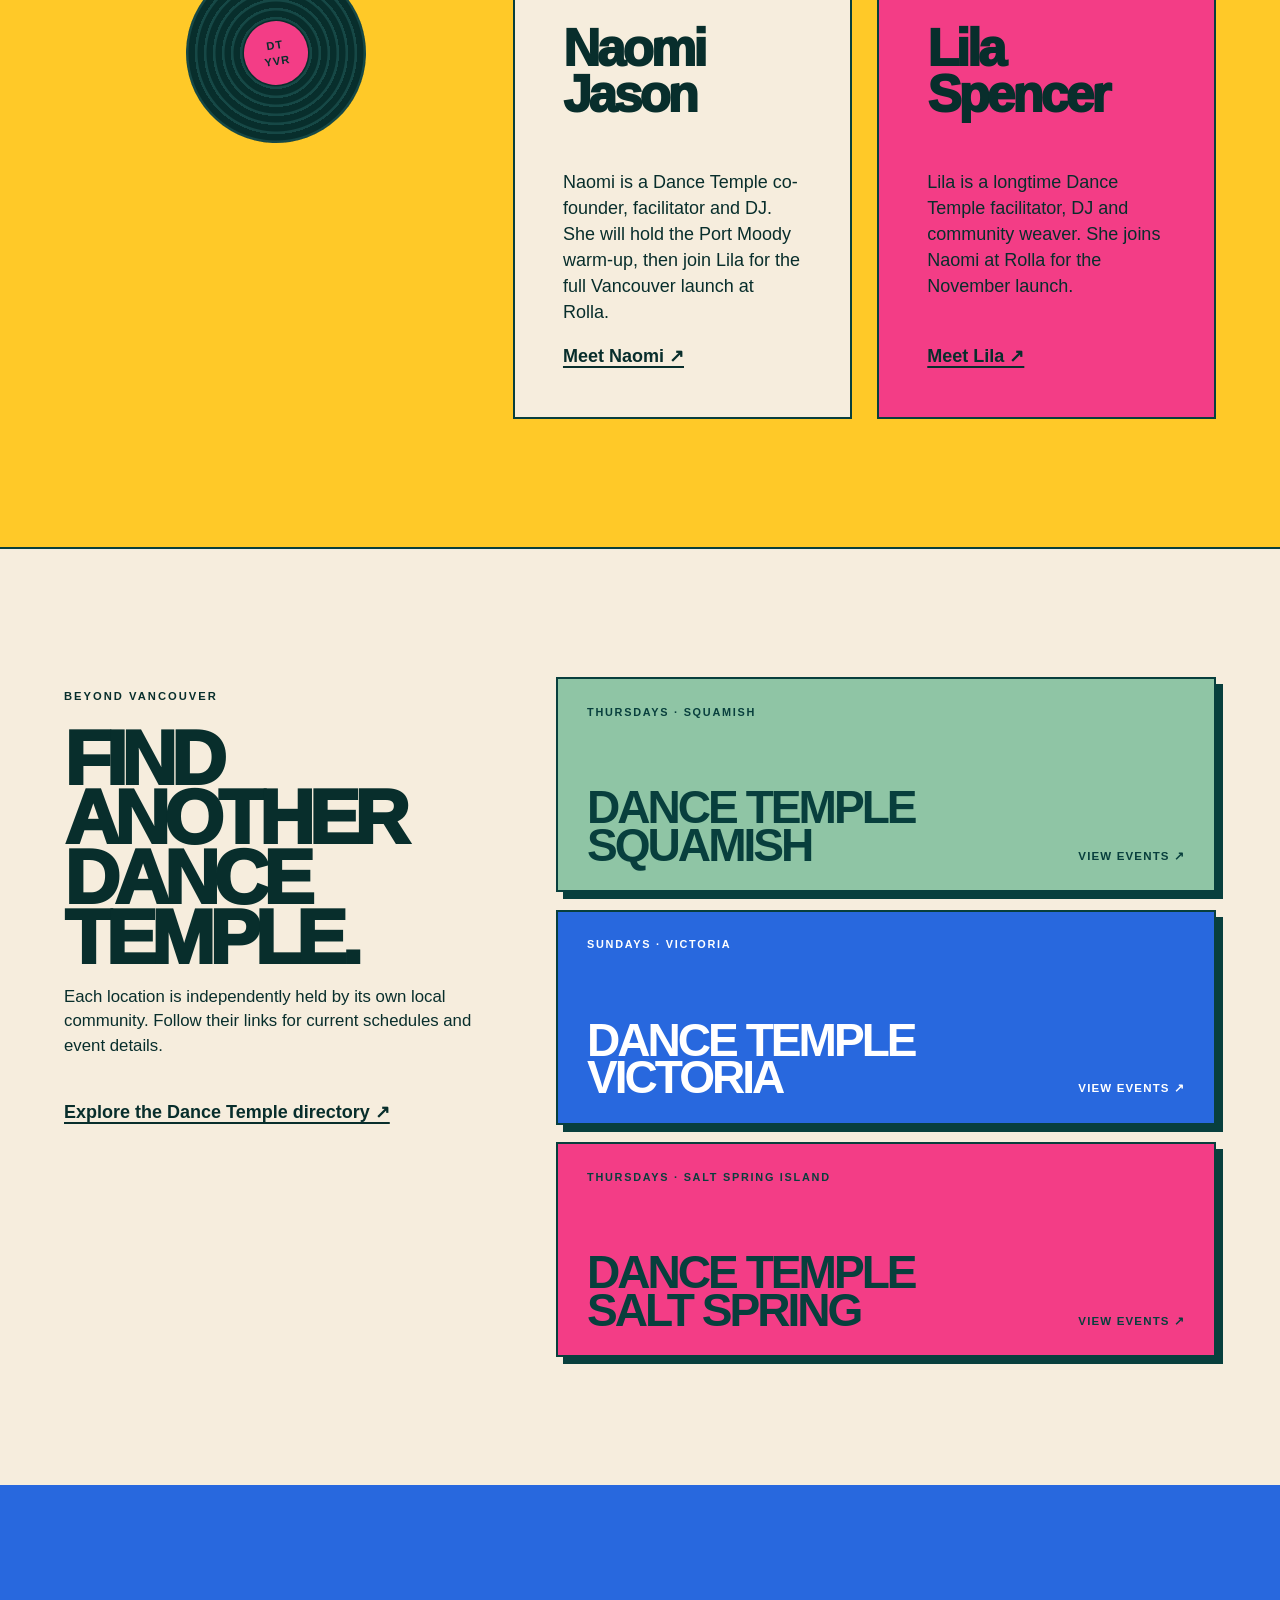
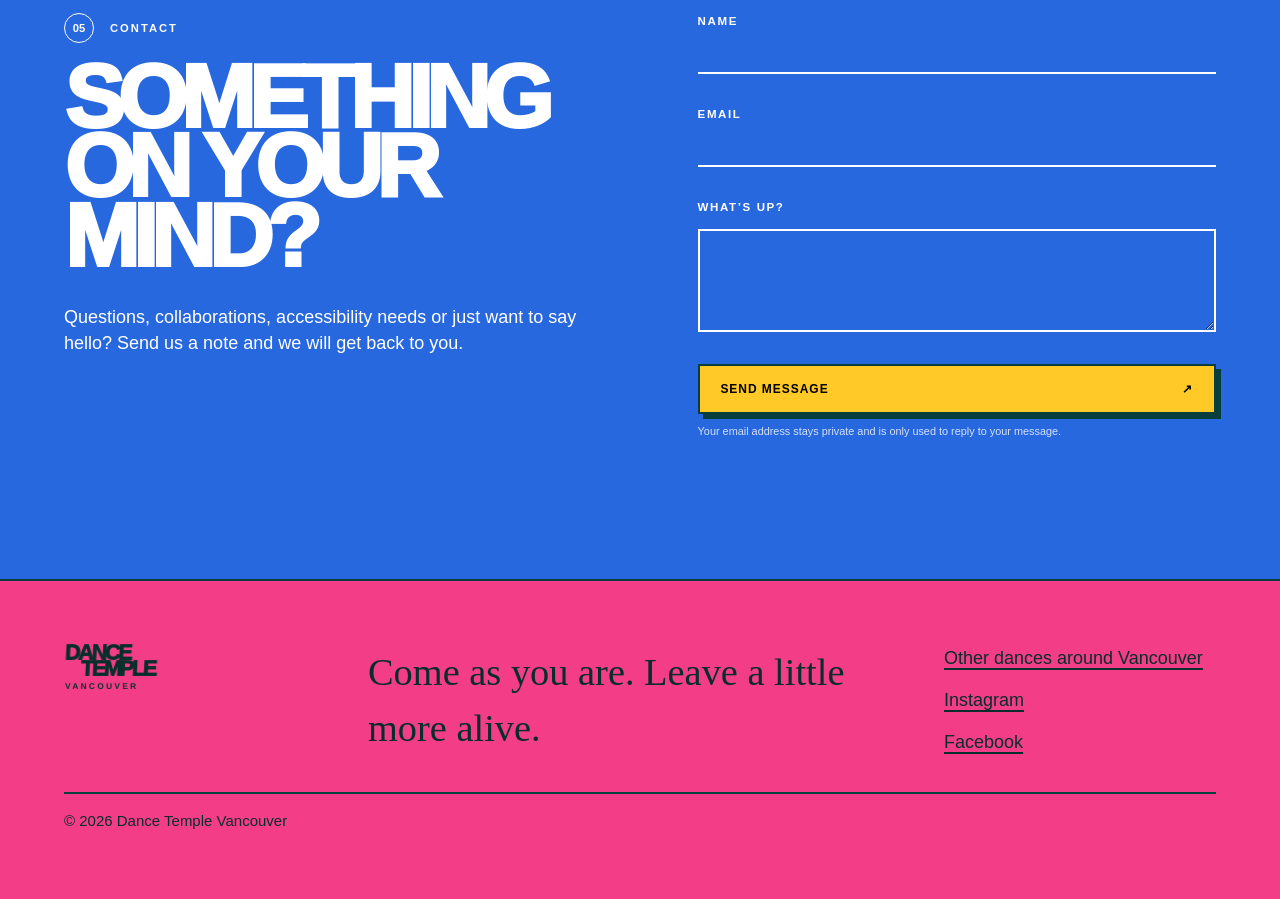
==== commit 193f1526: "Correct Rolla venue address" ====
--- a/index.html
+++ b/index.html
@@ -65,7 +65,7 @@
         "eventStatus": "https://schema.org/EventScheduled",
         "eventAttendanceMode": "https://schema.org/OfflineEventAttendanceMode",
         "url": "https://dancetemplevancouver.com/events/vancouver-pne.html",
-        "location": { "@type": "Place", "name": "Rolla", "address": "21 N Renfrew Street, Vancouver, BC" },
+        "location": { "@type": "Place", "name": "Rolla Skate Club at the Rollerland Building", "address": "21 N Renfrew Street, Vancouver, BC" },
         "organizer": { "@id": "https://dancetemplevancouver.com/#organization" },
         "performer": [
           { "@type": "Person", "name": "Naomi Jason", "url": "https://www.naomijason.com/dancetemple" },
@@ -150,7 +150,7 @@
       <div class="section-label"><span>03</span> Find us</div>
       <div class="location-grid">
         <div class="location-intro"><h2>Two spots.<br><span>Same feeling.</span></h2><p>Bright rooms, good sound and plenty of space to find your groove.</p></div>
-        <article class="location-card coral"><span>Vancouver</span><h3>Rolla</h3><div class="mini-map" aria-label="Stylized map showing Rolla at North Renfrew and Dundas Street"><svg viewBox="0 0 400 210" role="img"><path class="water" d="M-25 4 C80 24 140 -4 230 10 S355 26 430 0"/><text class="water-label" x="18" y="22">BURRARD INLET</text><path class="road" d="M-20 168 C90 151 245 190 430 134"/><path class="road thin" d="M-20 103 C92 91 232 112 430 82"/><path class="road thin" d="M288 -20 C270 55 308 126 260 230"/><path class="road thin" d="M38 -15 C82 52 65 118 95 225"/><circle class="pin-dot" cx="282" cy="99" r="30"/><path class="pin" d="M282 77c-11 0-20 9-20 20 0 16 20 36 20 36s20-20 20-36c0-11-9-20-20-20zm0 27a8 8 0 1 1 0-16 8 8 0 0 1 0 16z"/><text x="12" y="194">E HASTINGS</text><text x="18" y="91">DUNDAS ST</text><text x="311" y="105" transform="rotate(78 311 105)">N RENFREW</text><text class="map-label" x="177" y="68">ROLLA</text></svg></div><p class="address">Rollerland Building<br>21 N Renfrew Street<br>Vancouver, BC</p><a href="https://maps.google.com/?q=21+N+Renfrew+Street+Vancouver+BC" target="_blank" rel="noopener">Open in maps ↗</a></article>
+        <article class="location-card coral"><span>Vancouver</span><h3>Rolla</h3><div class="mini-map" aria-label="Stylized map showing Rolla at North Renfrew and Dundas Street"><svg viewBox="0 0 400 210" role="img"><path class="water" d="M-25 4 C80 24 140 -4 230 10 S355 26 430 0"/><text class="water-label" x="18" y="22">BURRARD INLET</text><path class="road" d="M-20 168 C90 151 245 190 430 134"/><path class="road thin" d="M-20 103 C92 91 232 112 430 82"/><path class="road thin" d="M288 -20 C270 55 308 126 260 230"/><path class="road thin" d="M38 -15 C82 52 65 118 95 225"/><circle class="pin-dot" cx="282" cy="99" r="30"/><path class="pin" d="M282 77c-11 0-20 9-20 20 0 16 20 36 20 36s20-20 20-36c0-11-9-20-20-20zm0 27a8 8 0 1 1 0-16 8 8 0 0 1 0 16z"/><text x="12" y="194">E HASTINGS</text><text x="18" y="91">DUNDAS ST</text><text x="311" y="105" transform="rotate(78 311 105)">N RENFREW</text><text class="map-label" x="177" y="68">ROLLA</text></svg></div><p class="address">Rolla Skate Club at the Rollerland Building<br>21 N Renfrew Street<br>Vancouver, BC</p><a href="https://maps.google.com/?q=21+N+Renfrew+Street+Vancouver+BC" target="_blank" rel="noopener">Open in maps ↗</a></article>
         <article class="location-card blue"><span>Port Moody</span><h3>Port Moody</h3><div class="mini-map" aria-label="Stylized map showing 2813 Spring Street just east of Moody Street"><svg viewBox="0 0 400 210" role="img"><path class="water" d="M-25 2 C72 25 150 -6 235 9 S350 27 430 0"/><text class="water-label" x="18" y="22">BURRARD INLET</text><path class="road" d="M-20 155 C90 145 230 162 430 132"/><path class="road thin" d="M135 -20 C160 64 120 133 165 230"/><path class="road thin" d="M330 -20 C286 58 327 145 290 230"/><circle class="pin-dot" cx="178" cy="146" r="30"/><path class="pin" d="M178 124c-11 0-20 9-20 20 0 16 20 36 20 36s20-20 20-36c0-11-9-20-20-20zm0 27a8 8 0 1 1 0-16 8 8 0 0 1 0 16z"/><text x="12" y="184">SPRING ST</text><text x="116" y="73" transform="rotate(82 116 73)">MOODY ST</text><text x="203" y="66">ROCKY POINT</text><text class="map-label" x="213" y="116">DANCE HERE</text></svg></div><p class="address">2813 Spring Street<br>Port Moody, BC V3H 4C6</p><a href="https://maps.google.com/?q=2813+Spring+Street+Port+Moody+BC" target="_blank" rel="noopener">Open in maps ↗</a></article>
       </div>
     </section>
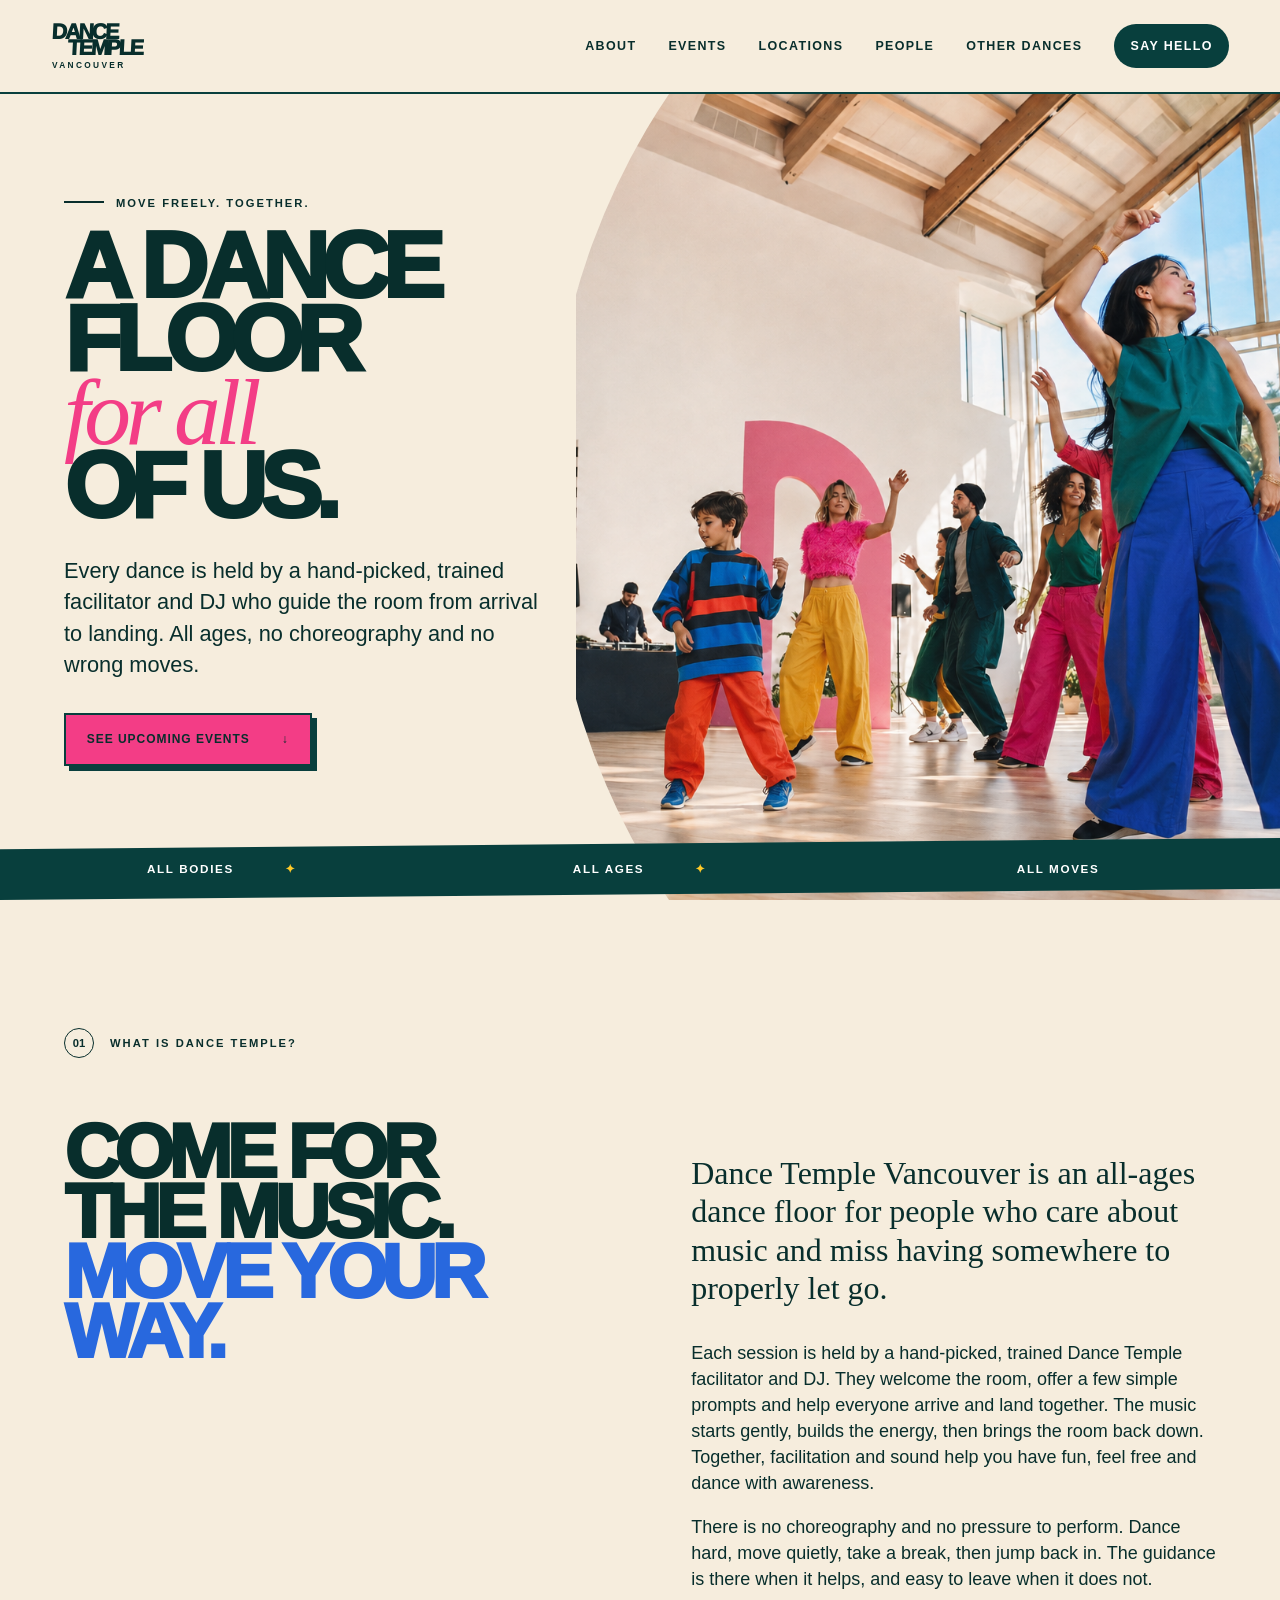
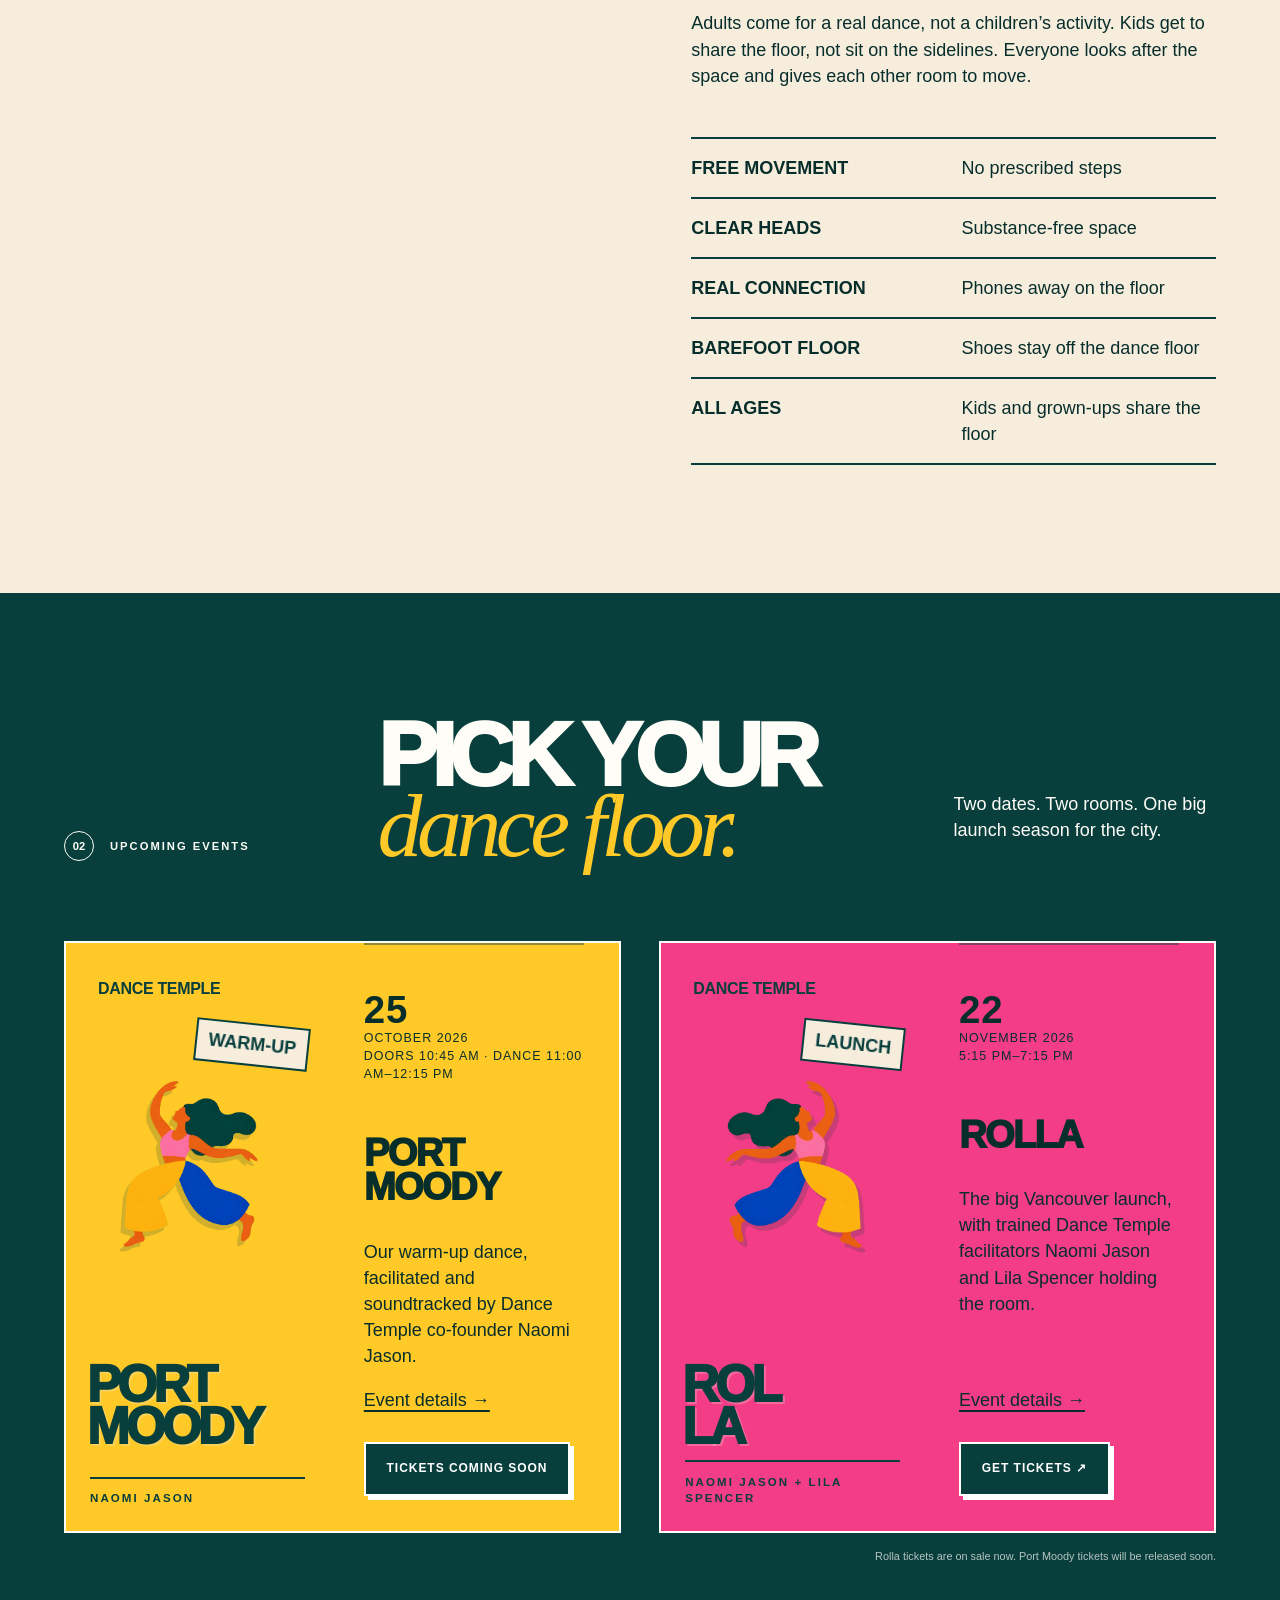
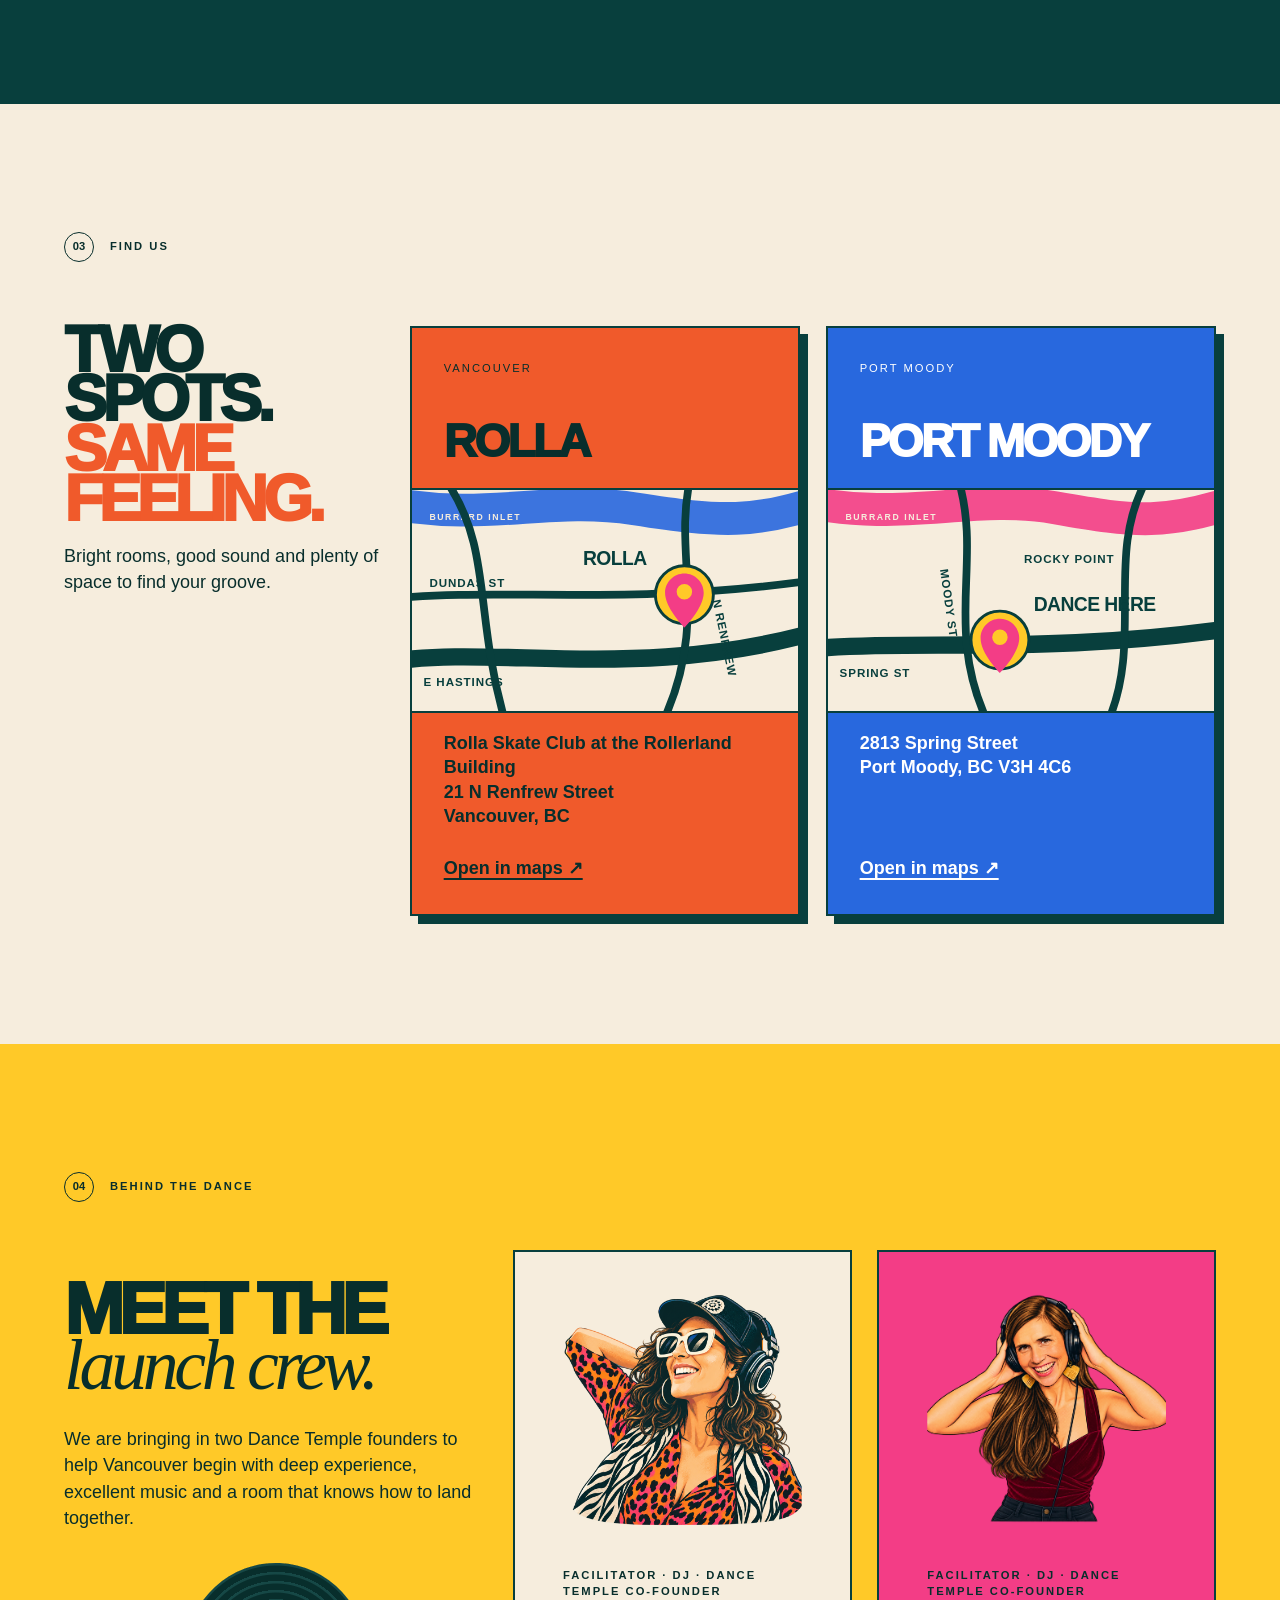
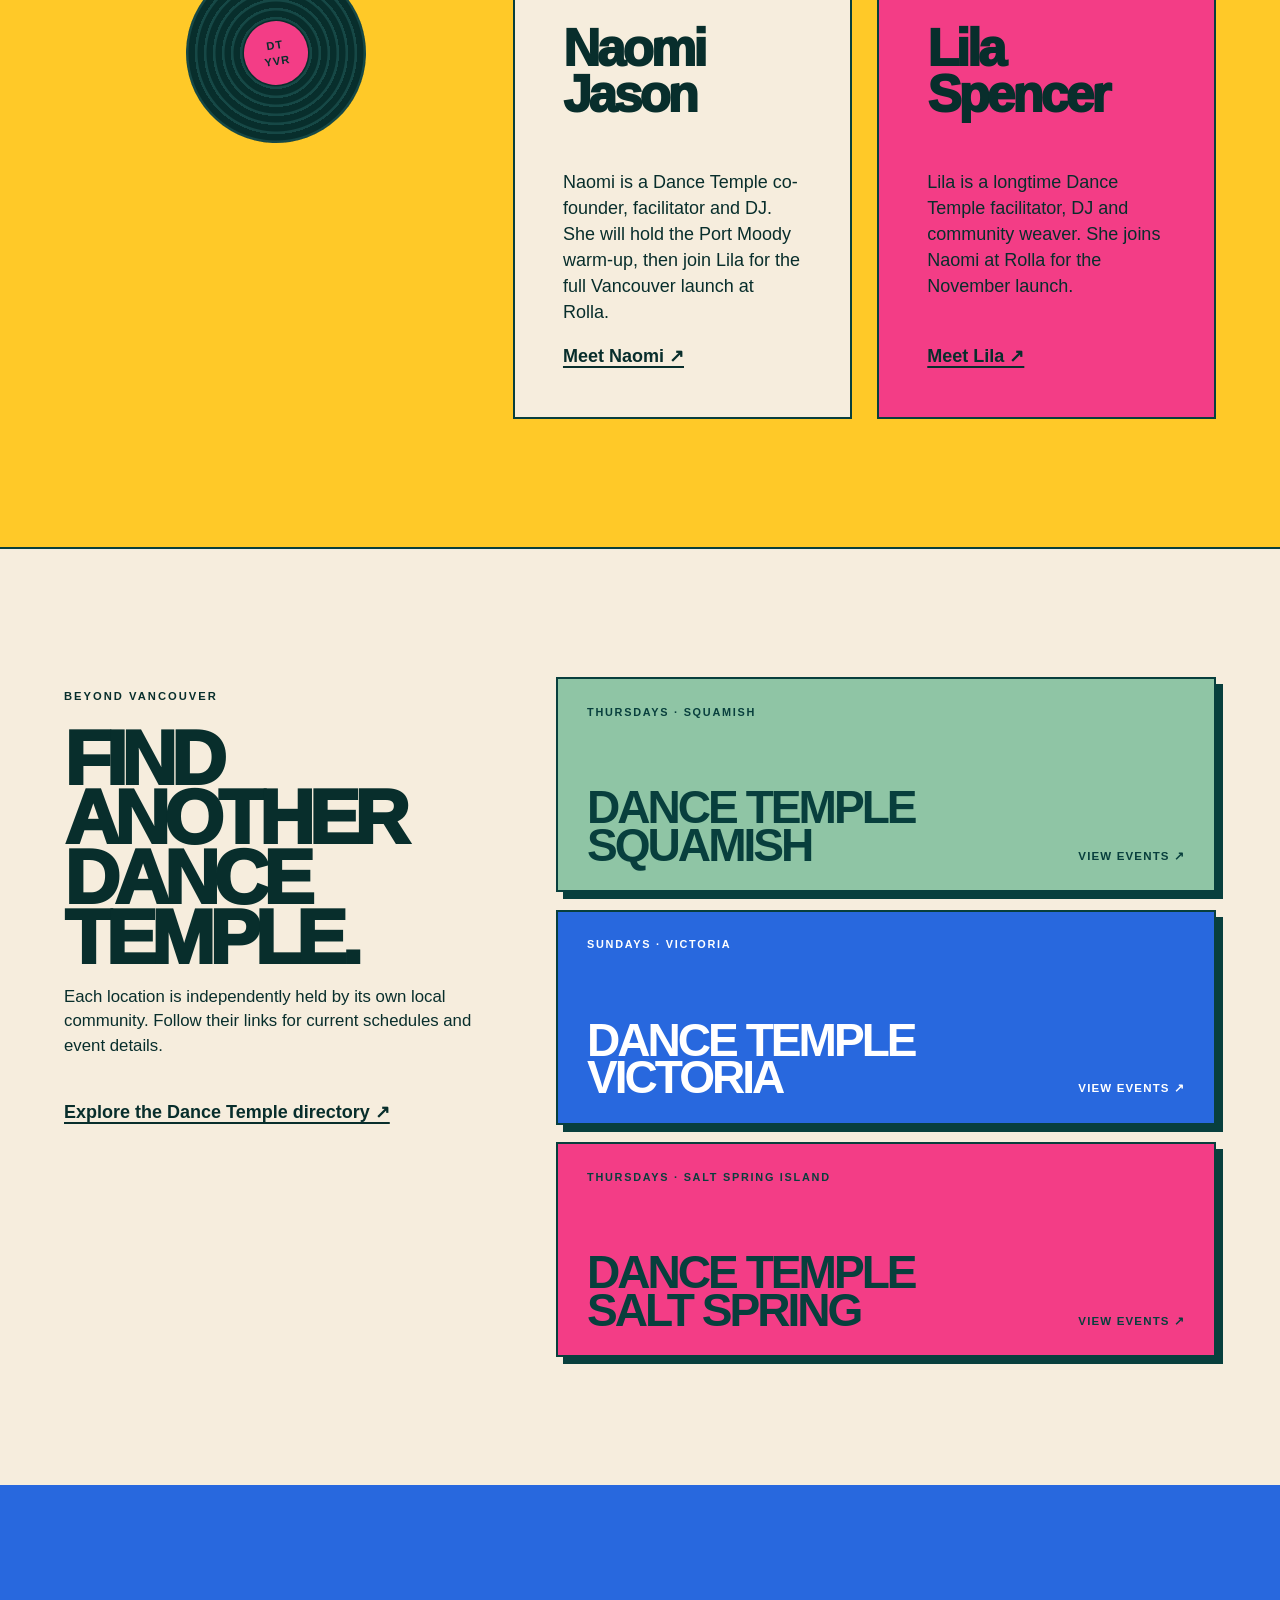
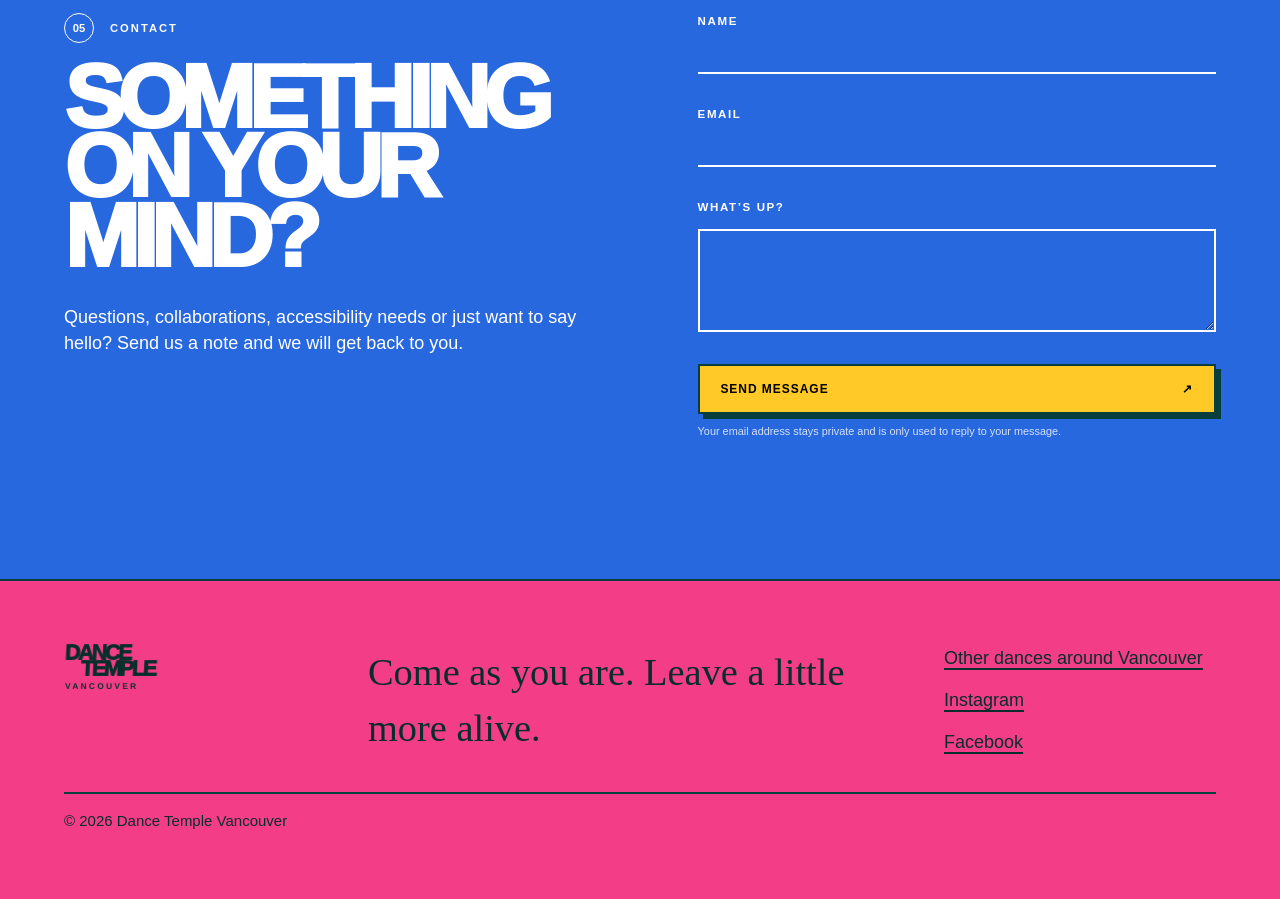
==== commit ac6c3aa0: "Repair responsive ticker and event poster overflow" ====
--- a/index.html
+++ b/index.html
@@ -3,6 +3,14 @@
 <head>
   <meta charset="utf-8">
   <meta name="viewport" content="width=device-width, initial-scale=1">
+  <!-- Google tag (gtag.js) -->
+  <script async src="https://www.googletagmanager.com/gtag/js?id=G-MECYMFHZHG"></script>
+  <script>
+    window.dataLayer = window.dataLayer || [];
+    function gtag(){dataLayer.push(arguments);}
+    gtag('js', new Date());
+    gtag('config', 'G-MECYMFHZHG');
+  </script>
   <title>All-Ages Conscious Dance Events | Dance Temple Vancouver</title>
   <meta name="description" content="All-ages conscious dance events in Vancouver and Port Moody, guided by a facilitator and rotating local DJs.">
   <link rel="canonical" href="https://dancetemplevancouver.com/">
@@ -20,7 +28,7 @@
   <meta name="twitter:description" content="Move freely at an all-ages conscious dance in Vancouver and Port Moody, guided by a facilitator and local DJs.">
   <meta name="twitter:image" content="https://dancetemplevancouver.com/assets/dancers-hero.png">
   <link rel="stylesheet" href="styles.css">
-  <link rel="stylesheet" href="revision.css?v=2">
+  <link rel="stylesheet" href="revision.css?v=4">
   <script src="script.js" defer></script>
   <script type="application/ld+json">
   {
--- a/revision.css
+++ b/revision.css
@@ -20,3 +20,13 @@
 .poster .dancer{display:none}.poster::before{content:"";position:absolute;z-index:1;left:10%;top:10%;width:80%;height:58%;background:url('assets/logo-dancer.png') center/contain no-repeat;filter:drop-shadow(4px 5px 0 rgba(8,63,61,.18))}.card-yellow .poster::before{transform:scaleX(-1);left:8%}.mini-map .water{stroke-width:34}.mini-map .water-label{font-size:9px;letter-spacing:.18em;fill:var(--cream);font-weight:900}
 @media(max-width:1050px){.event-card{grid-template-columns:1fr}.poster{border-bottom:0}.location-grid{grid-template-columns:1fr 1fr}.location-intro{grid-column:1/-1}}
 @media(max-width:760px){.hero-image{background-position:63% center}.event-card{grid-template-columns:1fr}.event-card .poster strong{font-size:clamp(3.8rem,18vw,5.6rem);line-height:.88;letter-spacing:-.06em}.location-grid{grid-template-columns:1fr}.location-intro{grid-column:auto}.location-card{min-height:540px}.dancer{left:50%}.dancer-small{left:12%}.city-guide{grid-template-columns:1fr}.temple-network-intro{position:static}.temple-link{min-height:190px;padding:1.35rem}.temple-link strong{font-size:clamp(2rem,11vw,3.4rem)}.temple-link em{align-self:end}}
+
+/* Responsive overflow repair: keep the ticker and event posters inside their columns. */
+html,body{max-width:100%;overflow-x:clip}
+.hero-tape{left:0;right:0;width:100%;max-width:100%;overflow:hidden}
+.hero-tape span{min-width:0}
+.event-grid,.event-card,.poster,.event-info{min-width:0}
+.event-card{grid-template-columns:minmax(220px,.95fr) minmax(0,1.05fr)}
+.poster strong{max-width:calc(100% - 2.6rem);font-size:clamp(3.2rem,4vw,4.8rem);line-height:.82;letter-spacing:-.075em}
+@media(max-width:1050px){.event-card{grid-template-columns:1fr}.poster strong{font-size:clamp(3.6rem,9vw,5.6rem)}}
+@media(max-width:760px){.event-card .poster strong{font-size:clamp(3.4rem,17vw,5.2rem);max-width:calc(100% - 2.6rem)}}
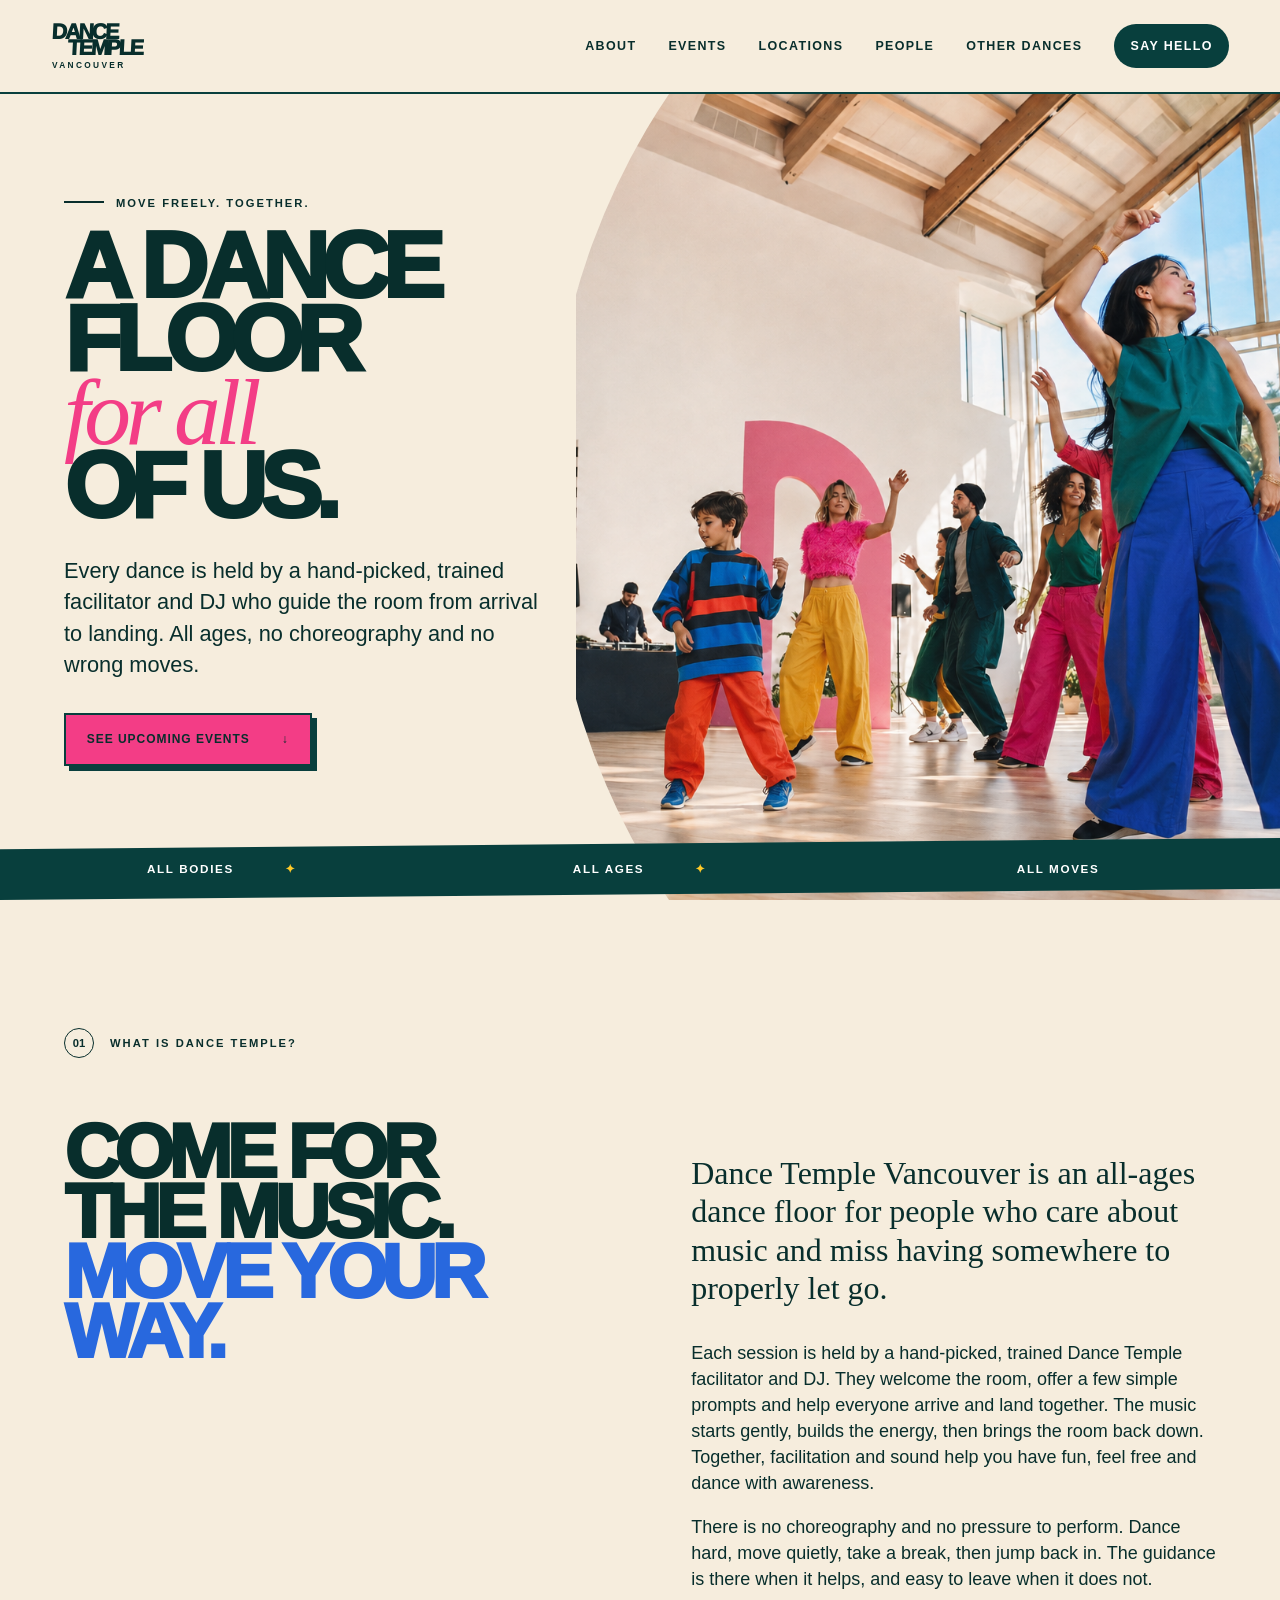
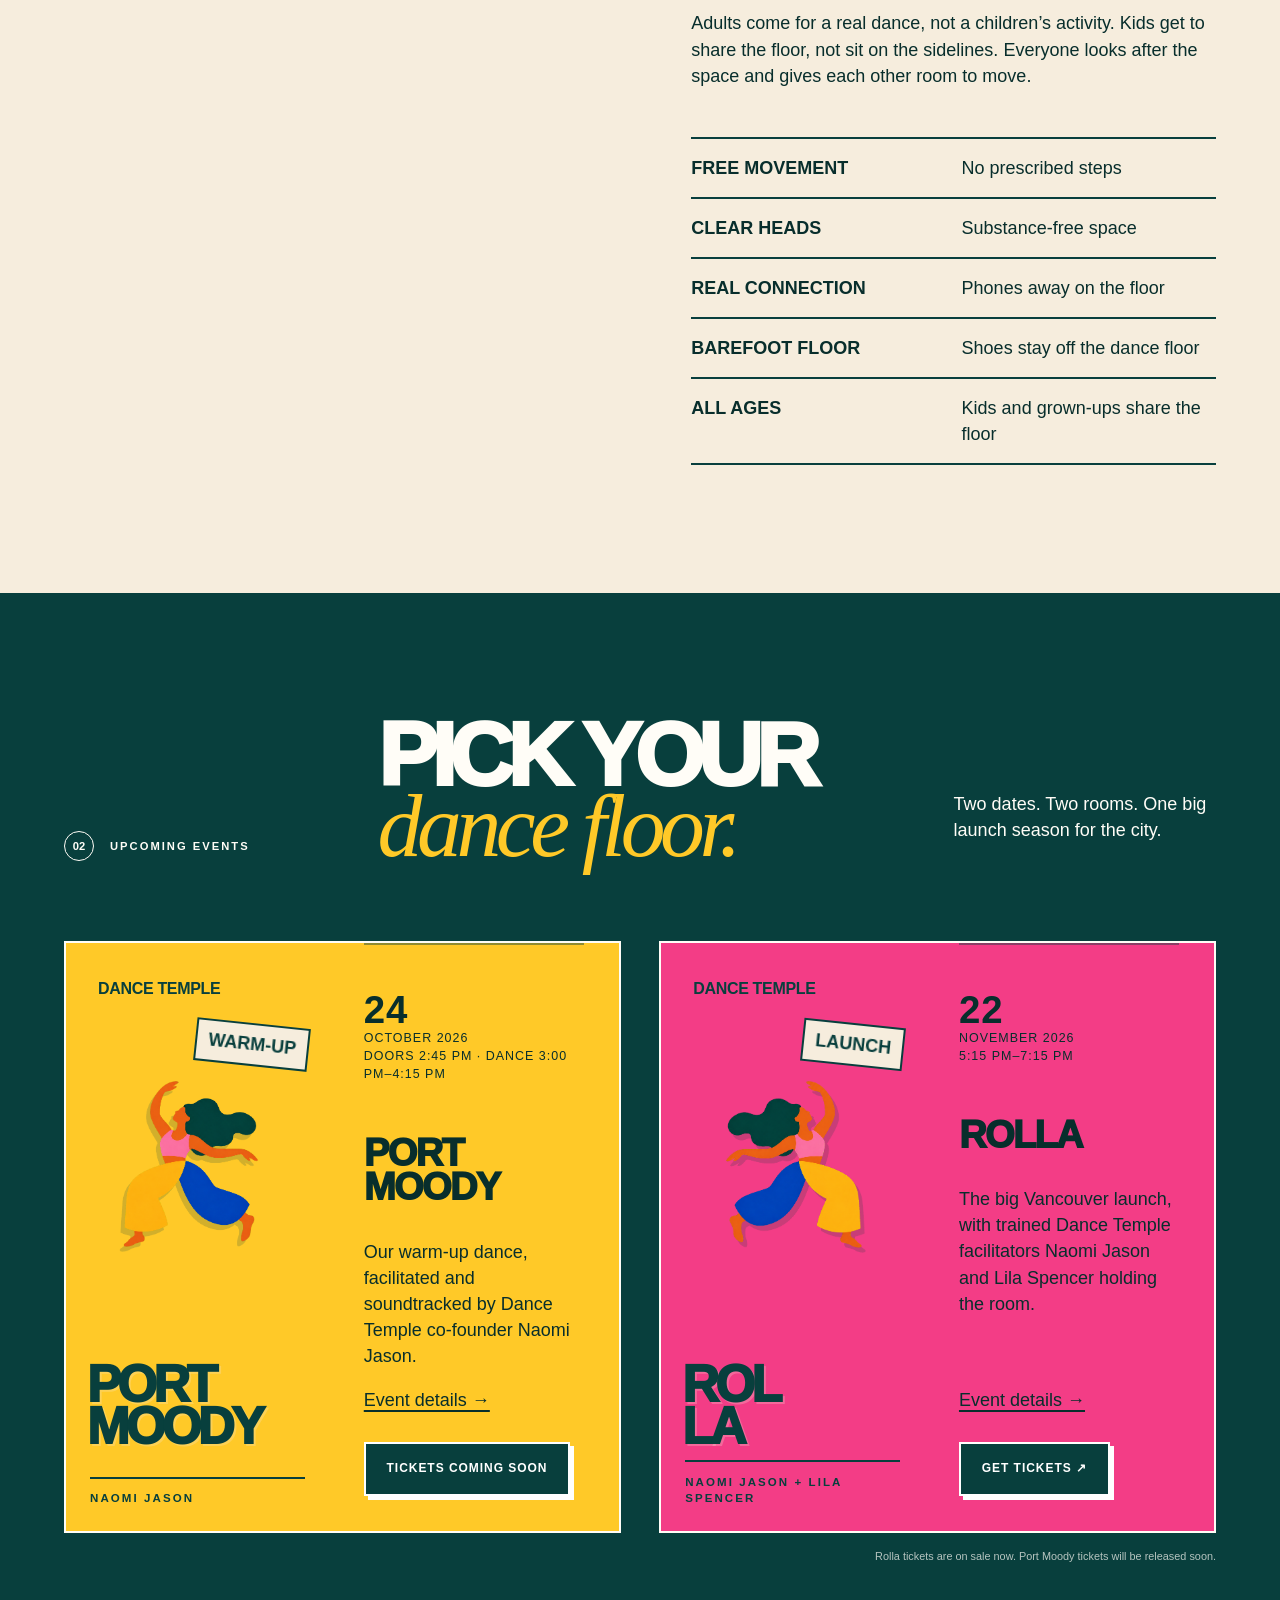
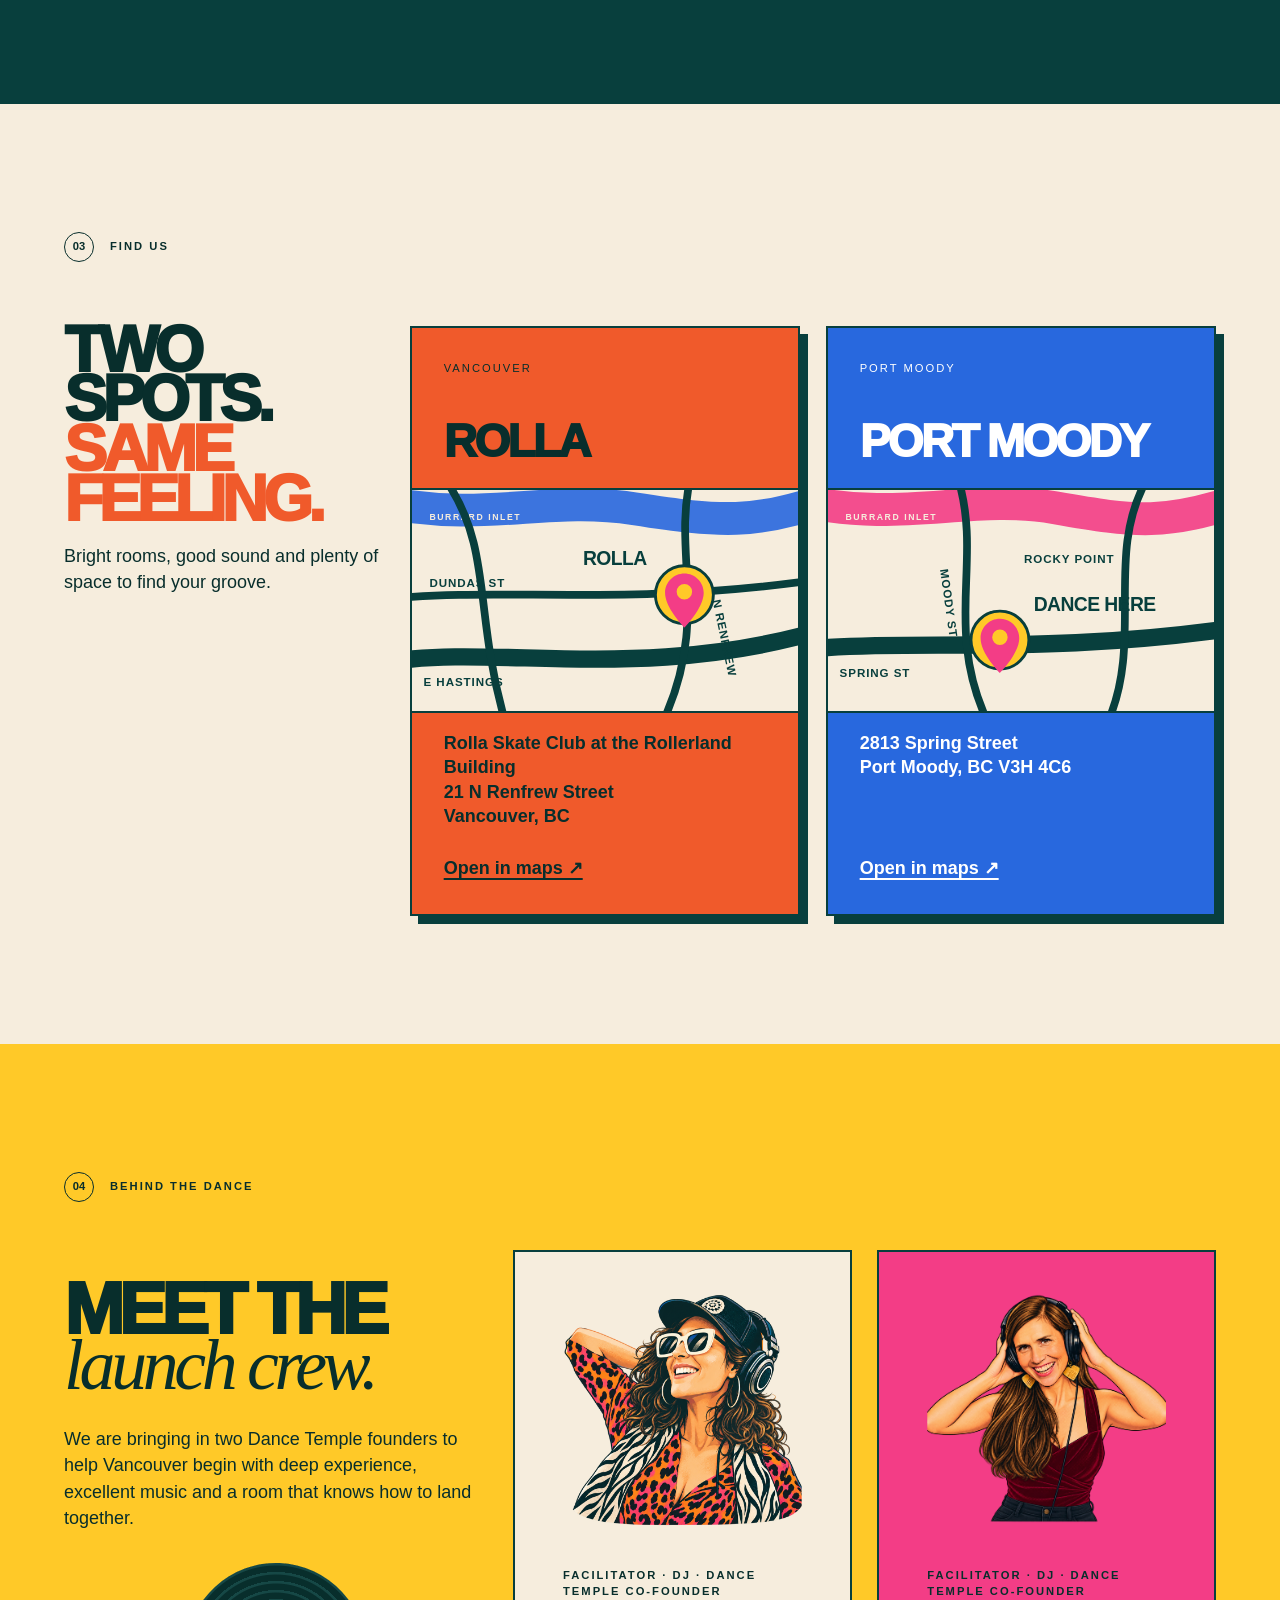
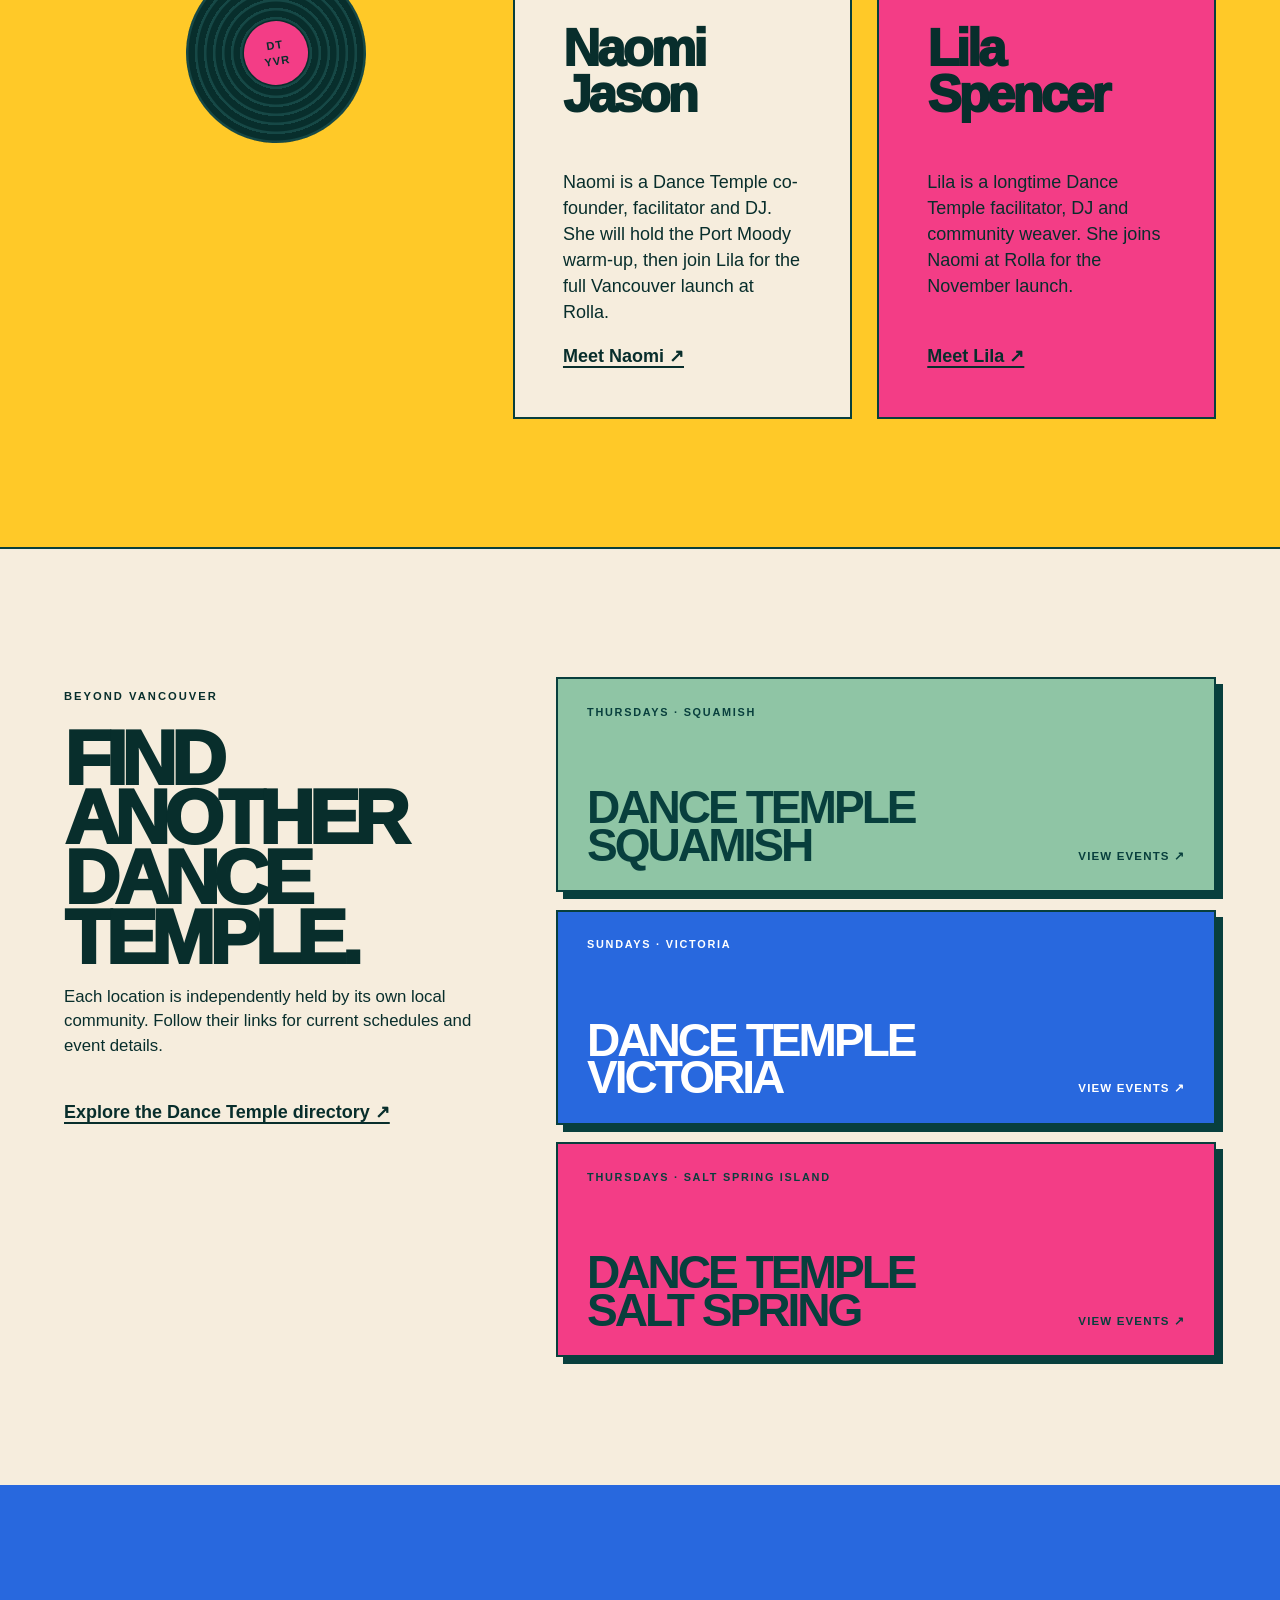
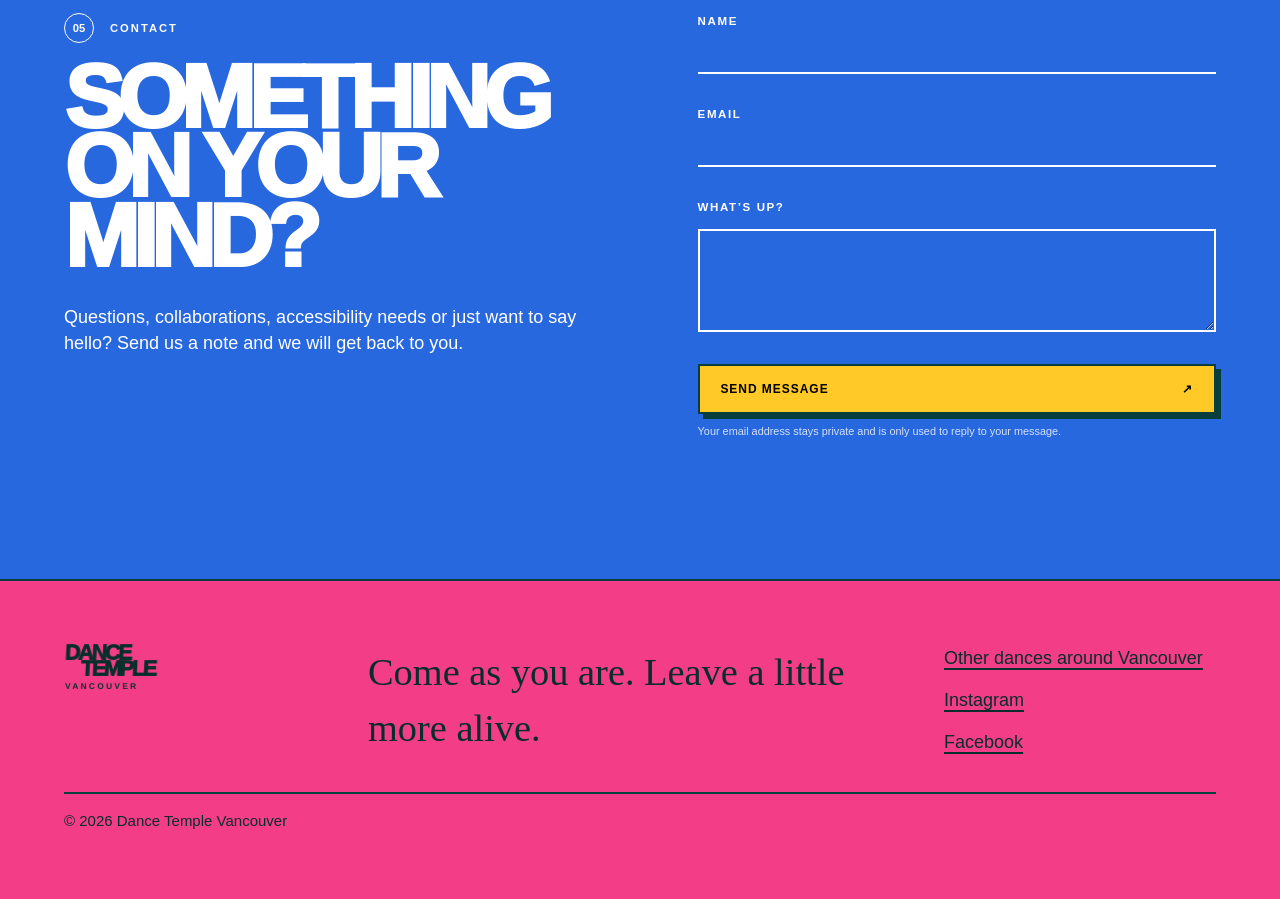
==== commit 0a9f95bc: "Update Port Moody date and time" ====
--- a/index.html
+++ b/index.html
@@ -56,8 +56,8 @@
       {
         "@type": "Event",
         "name": "Dance Temple Vancouver: Port Moody warm-up",
-        "startDate": "2026-10-25T10:45:00-07:00",
-        "endDate": "2026-10-25T12:15:00-07:00",
+        "startDate": "2026-10-24T15:00:00-07:00",
+        "endDate": "2026-10-24T16:15:00-07:00",
         "eventStatus": "https://schema.org/EventScheduled",
         "eventAttendanceMode": "https://schema.org/OfflineEventAttendanceMode",
         "url": "https://dancetemplevancouver.com/events/port-moody.html",
@@ -140,7 +140,7 @@
             <span class="dancer dancer-a logo-figure" aria-hidden="true"><svg viewBox="0 0 260 320"><path class="flow-hair" d="M113 93C74 99 61 76 31 91C3 105 11 139 39 139C21 169 54 188 80 168C93 201 138 182 135 148C164 132 151 99 113 93Z"/><path class="skin-fill" d="M111 92C124 76 148 82 154 101C159 119 145 132 130 131L121 146L99 130L108 115C97 108 99 98 111 92ZM104 136C78 139 55 148 35 160C19 169 11 178 3 190C17 196 29 189 43 180C66 166 86 163 112 164ZM146 141C166 123 180 105 181 78C182 53 174 28 164 8C179 8 191 20 199 41C211 73 206 105 191 131C181 149 168 162 156 168Z"/><path class="top-fill" d="M102 128C122 124 148 130 160 151L153 205L104 200L91 151Z"/><path class="leg-one" d="M104 196C82 213 54 223 35 245C25 256 22 274 34 291C56 286 72 277 86 263C104 246 118 224 132 201Z"/><path class="leg-two" d="M132 199C150 205 175 220 190 241C204 260 209 280 203 302C180 305 160 299 145 288C131 278 121 261 113 247Z"/></svg></span>
             <span class="dancer dancer-b dancer-small logo-figure" aria-hidden="true"><svg viewBox="0 0 260 320"><path class="flow-hair" d="M102 74C73 61 45 78 45 105C22 107 19 139 40 149C31 176 65 192 86 171C105 193 141 180 140 151C162 131 147 96 124 95C123 82 114 77 102 74Z"/><path class="skin-fill" d="M99 91C115 80 139 91 140 111C141 128 128 140 113 139L108 151L85 139L93 126C81 119 84 100 99 91ZM91 145C62 143 38 132 18 115C12 128 18 141 31 152C48 166 65 172 93 172ZM135 148C158 150 181 139 205 119C214 130 208 144 196 155C177 172 156 180 131 176Z"/><path class="top-fill" d="M87 139C107 136 132 144 143 165L134 205L84 204L74 165Z"/><path class="leg-one" d="M86 200C66 213 51 232 41 258C35 274 35 292 43 307C61 306 76 296 84 281C95 258 103 231 111 202Z"/><path class="leg-two" d="M111 201C134 214 151 232 164 253C176 272 180 292 174 307C154 309 139 300 130 286C116 264 107 235 99 205Z"/></svg></span>
           </a>
-          <div class="event-info"><p class="event-date"><span>25</span> October 2026<br>Doors 10:45 am · Dance 11:00 am–12:15 pm</p><h3>Port Moody</h3><p>Our warm-up dance, facilitated and soundtracked by Dance Temple co-founder Naomi Jason.</p><div class="event-actions"><a href="events/port-moody.html">Event details →</a><a class="button button-dark" href="#" data-ticket>Tickets coming soon</a></div></div>
+          <div class="event-info"><p class="event-date"><span>24</span> October 2026<br>Doors 2:45 pm · Dance 3:00 pm–4:15 pm</p><h3>Port Moody</h3><p>Our warm-up dance, facilitated and soundtracked by Dance Temple co-founder Naomi Jason.</p><div class="event-actions"><a href="events/port-moody.html">Event details →</a><a class="button button-dark" href="#" data-ticket>Tickets coming soon</a></div></div>
         </article>
         <article class="event-card card-pink">
           <a class="poster" href="events/vancouver-pne.html" aria-label="View the Rolla event details">
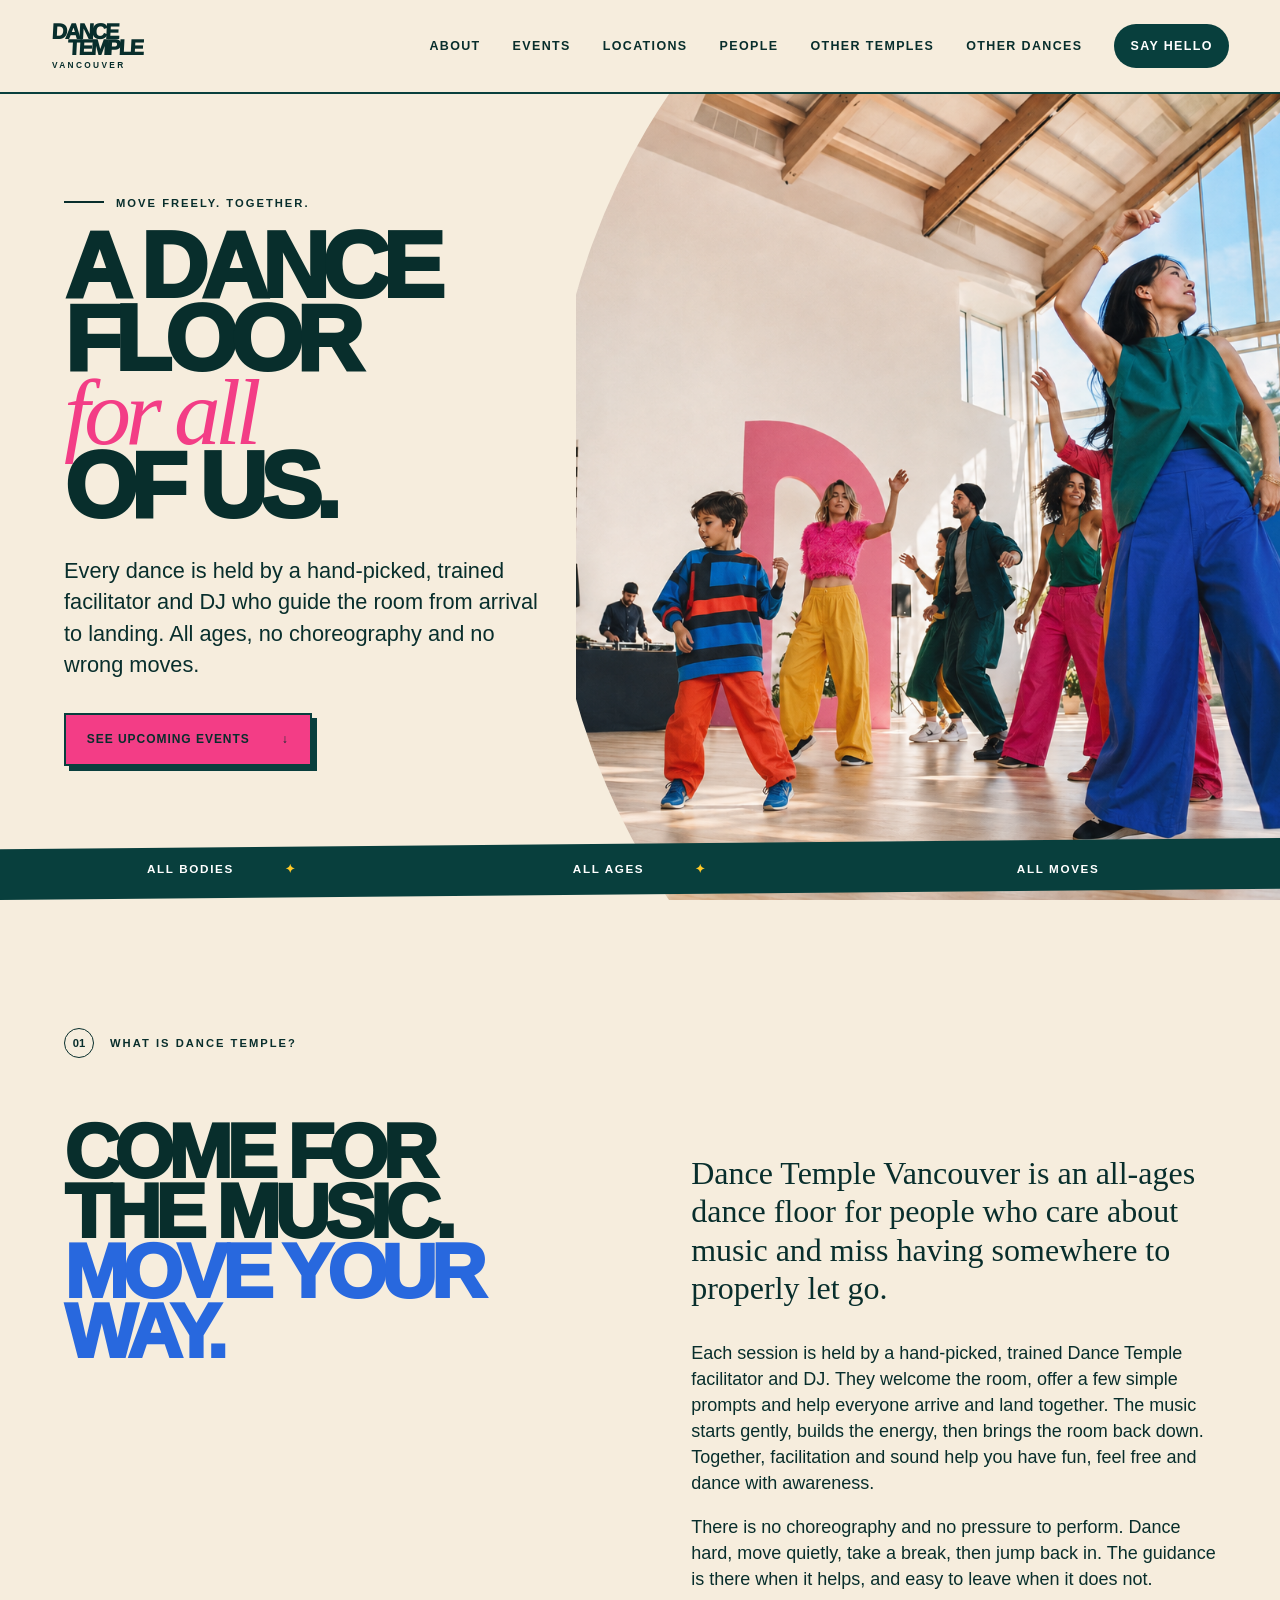
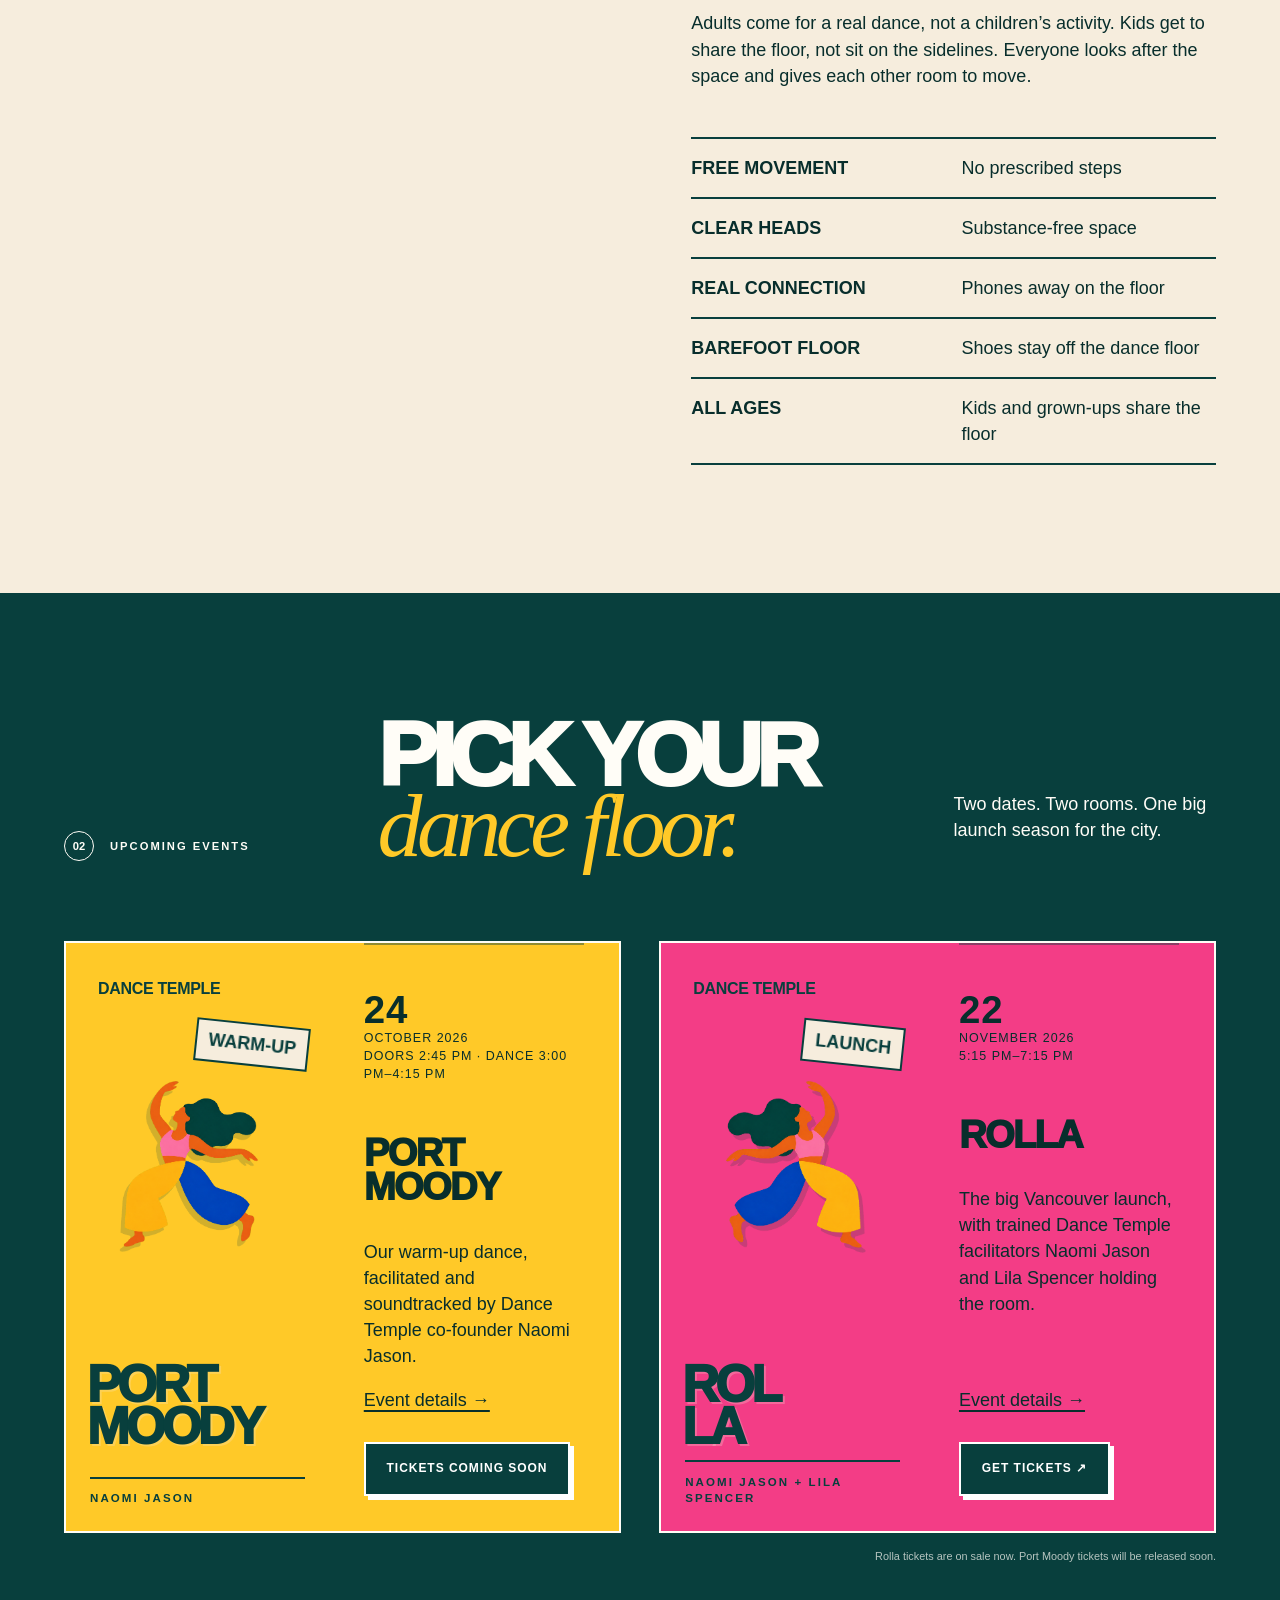
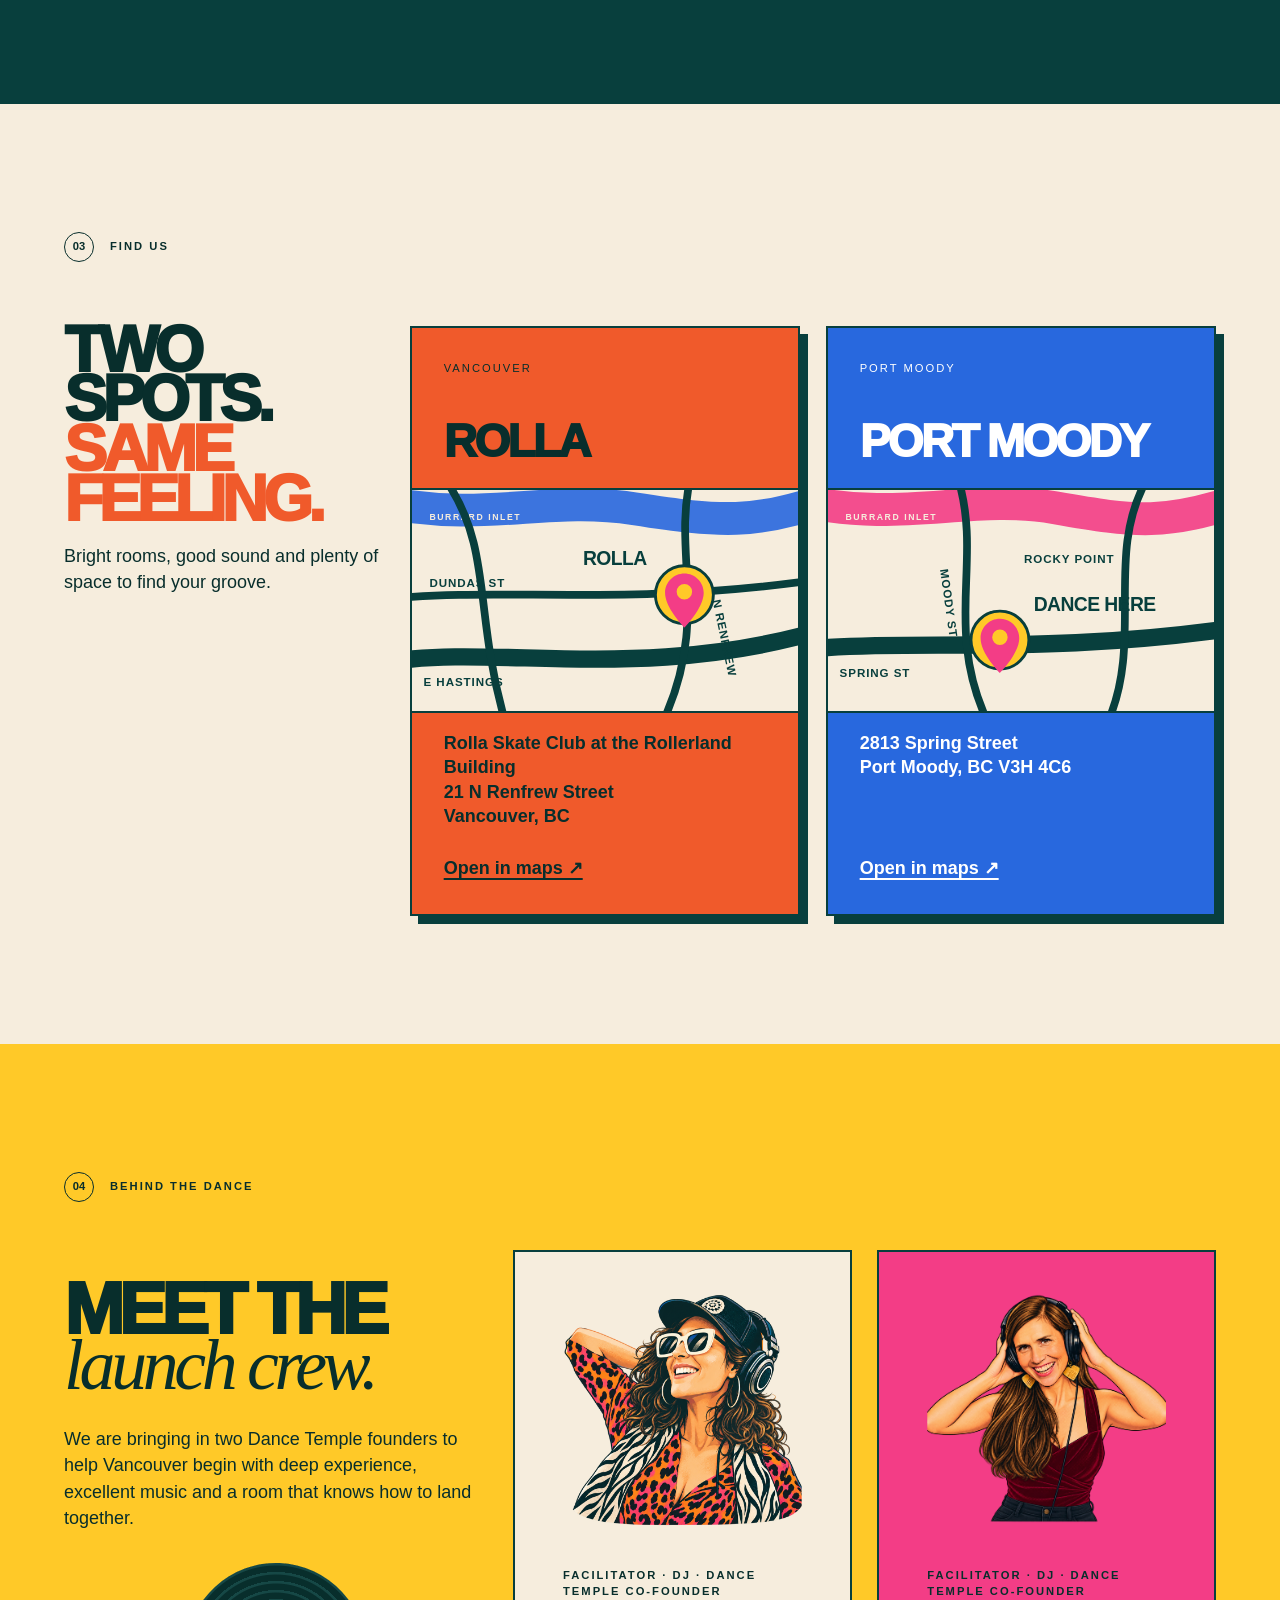
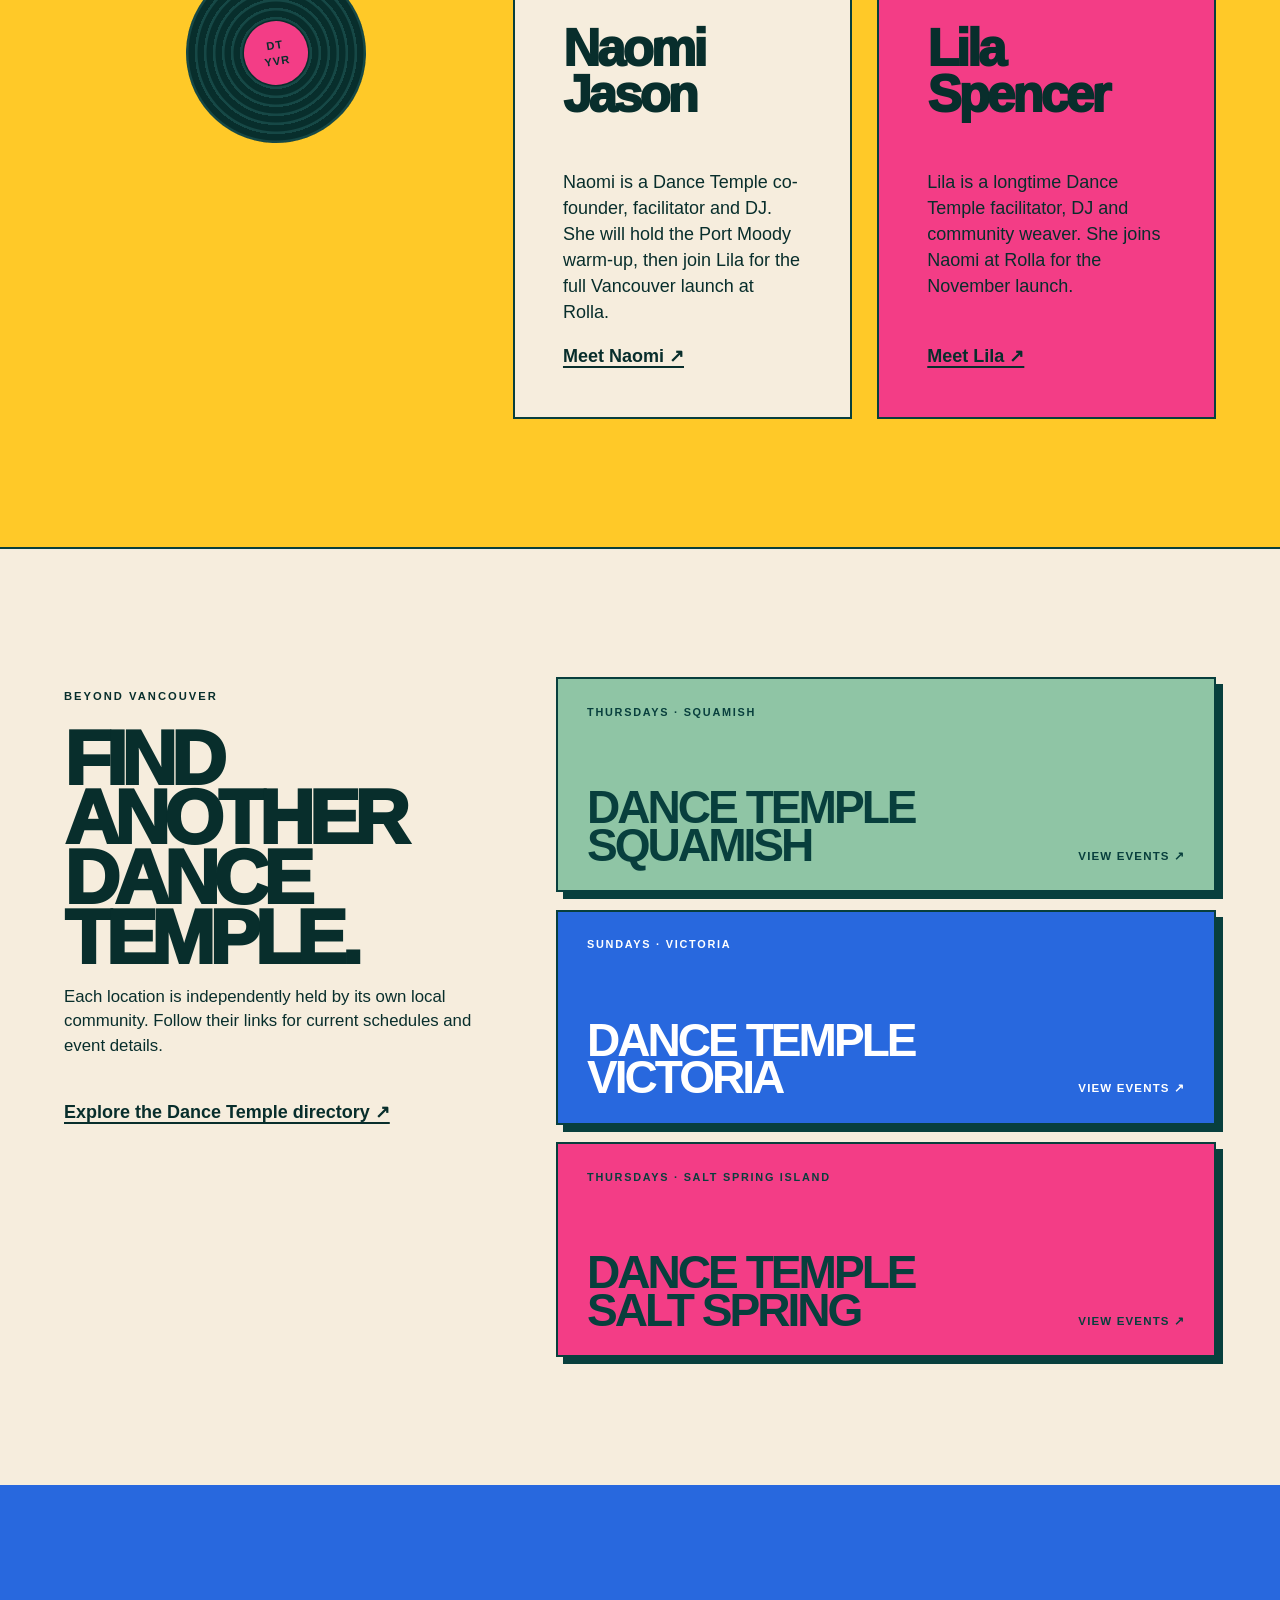
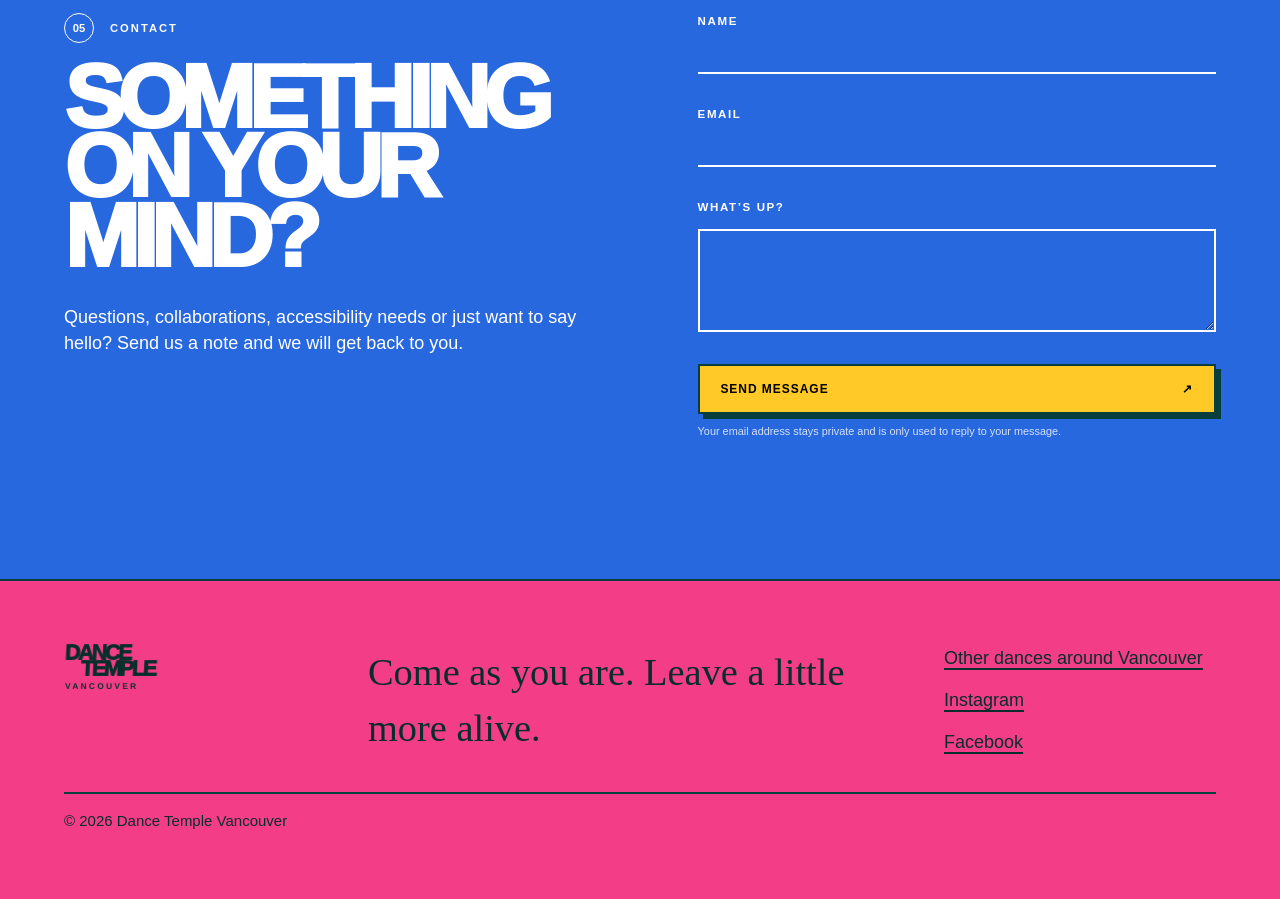
==== commit af5b1980: "Add other temples navigation anchor" ====
--- a/index.html
+++ b/index.html
@@ -90,7 +90,7 @@
     <a class="wordmark" href="#top" aria-label="Dance Temple Vancouver home"><span>Dance</span><span>Temple</span><small>Vancouver</small></a>
     <button class="menu-toggle" aria-expanded="false" aria-controls="site-nav">Menu</button>
     <nav id="site-nav" aria-label="Main navigation">
-      <a href="#about">About</a><a href="#events">Events</a><a href="#locations">Locations</a><a href="#people">People</a><a href="other-dances.html">Other dances</a>
+      <a href="#about">About</a><a href="#events">Events</a><a href="#locations">Locations</a><a href="#people">People</a><a href="#other-temples">Other temples</a><a href="other-dances.html">Other dances</a>
       <a class="nav-cta" href="#contact">Say hello</a>
     </nav>
   </header>
@@ -172,7 +172,7 @@
       </div>
     </section>
 
-    <section class="city-guide temple-network section" aria-labelledby="city-guide-title">
+    <section class="city-guide temple-network section" id="other-temples" aria-labelledby="city-guide-title">
       <div class="temple-network-intro"><p class="section-label">Beyond Vancouver</p><h2 id="city-guide-title">Find another<br>Dance Temple.</h2><p>Each location is independently held by its own local community. Follow their links for current schedules and event details.</p><a class="directory-link" href="https://dancetempleinternational.com/all-listings/" target="_blank" rel="noopener">Explore the Dance Temple directory ↗</a></div>
       <div class="temple-links" aria-label="Other Dance Temple locations">
         <a class="temple-link temple-link-green" href="https://www.dancetemplesquamish.ca/special-events" target="_blank" rel="noopener"><span>Thursdays · Squamish</span><strong>Dance Temple<br>Squamish</strong><em>View events ↗</em></a>
